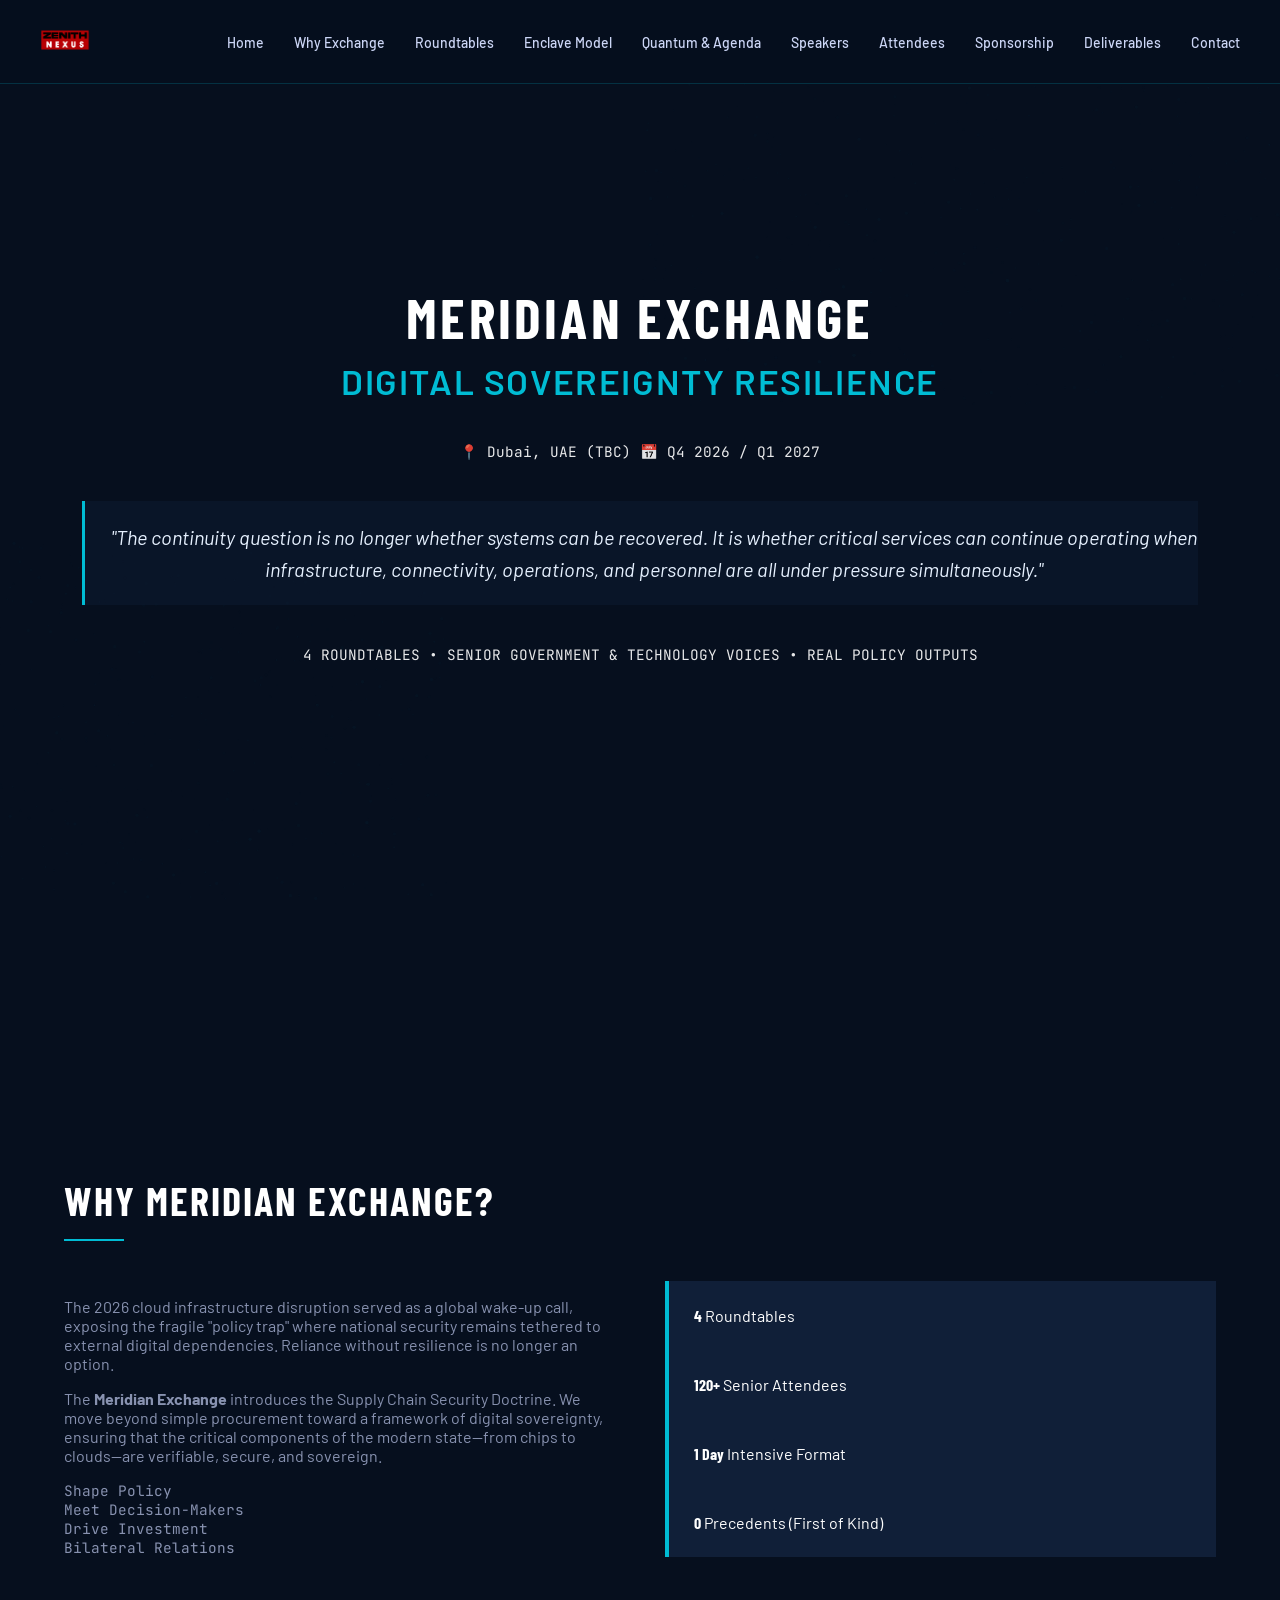
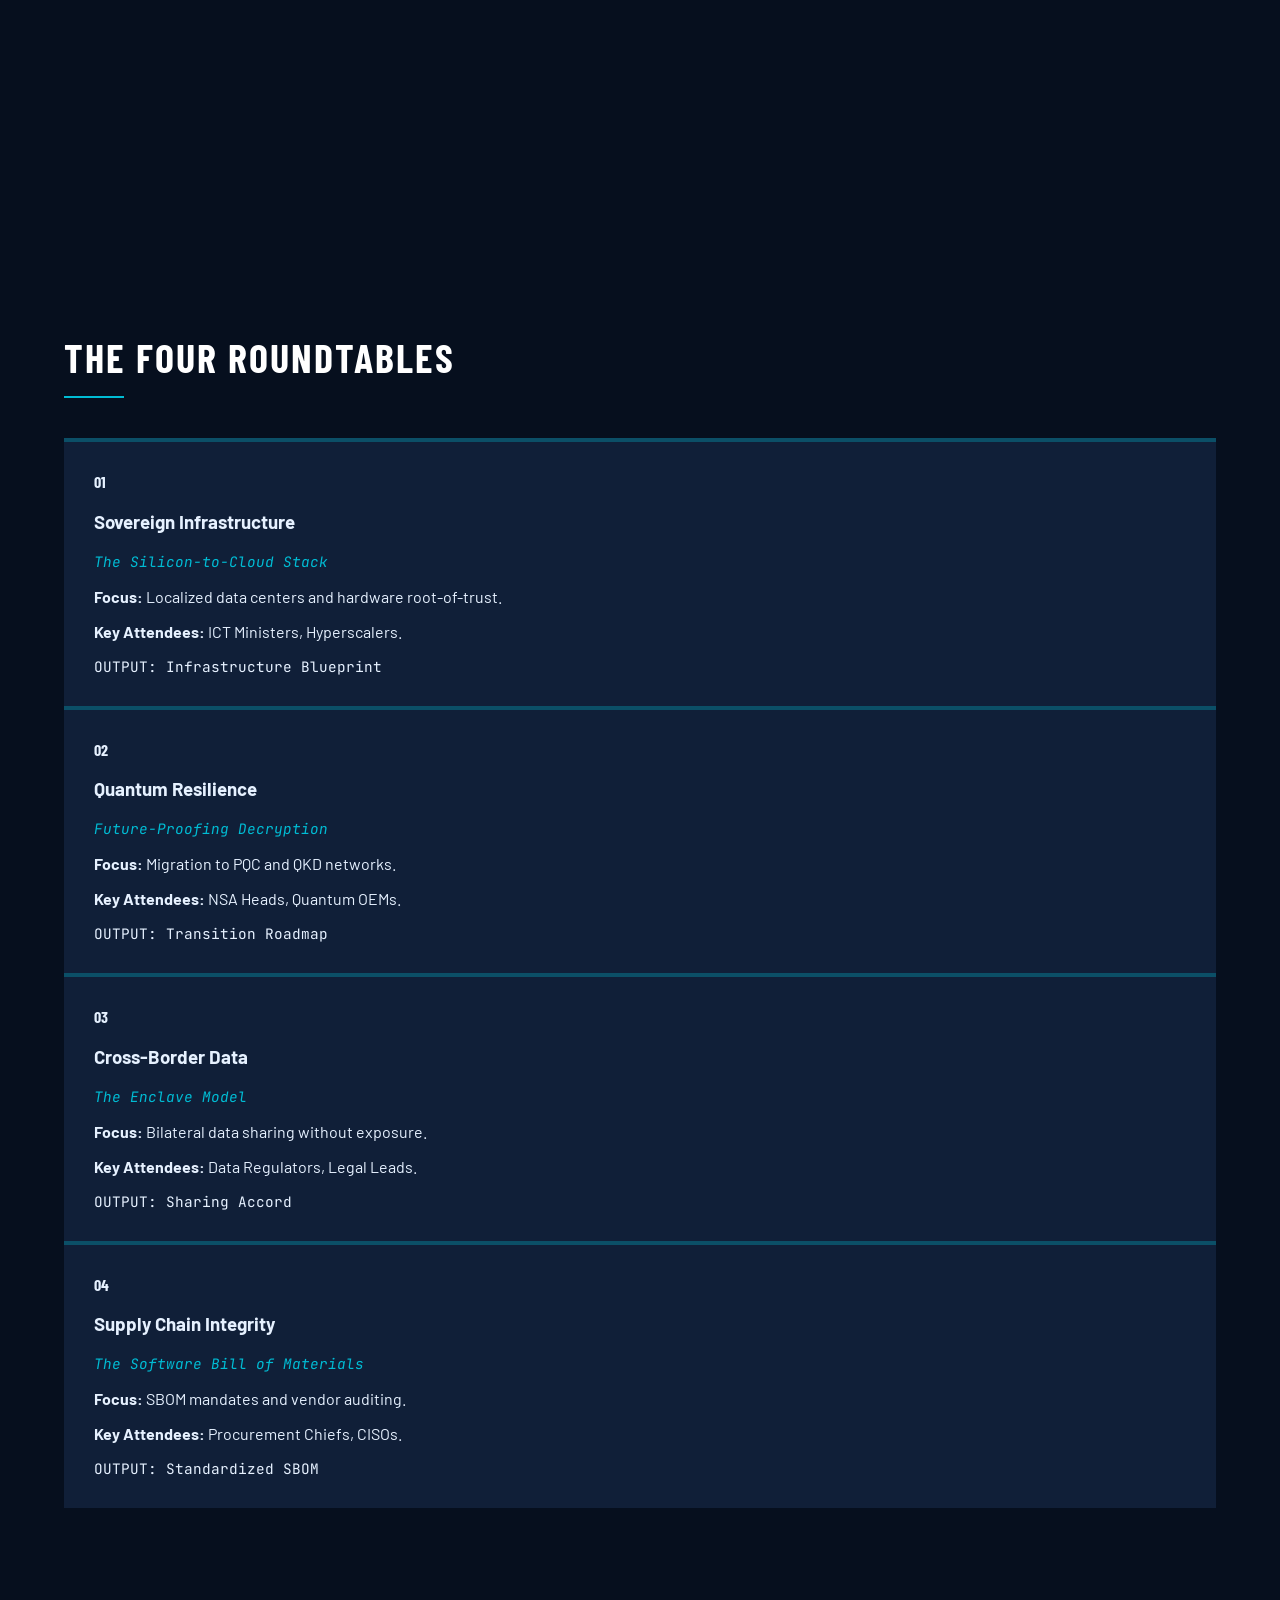
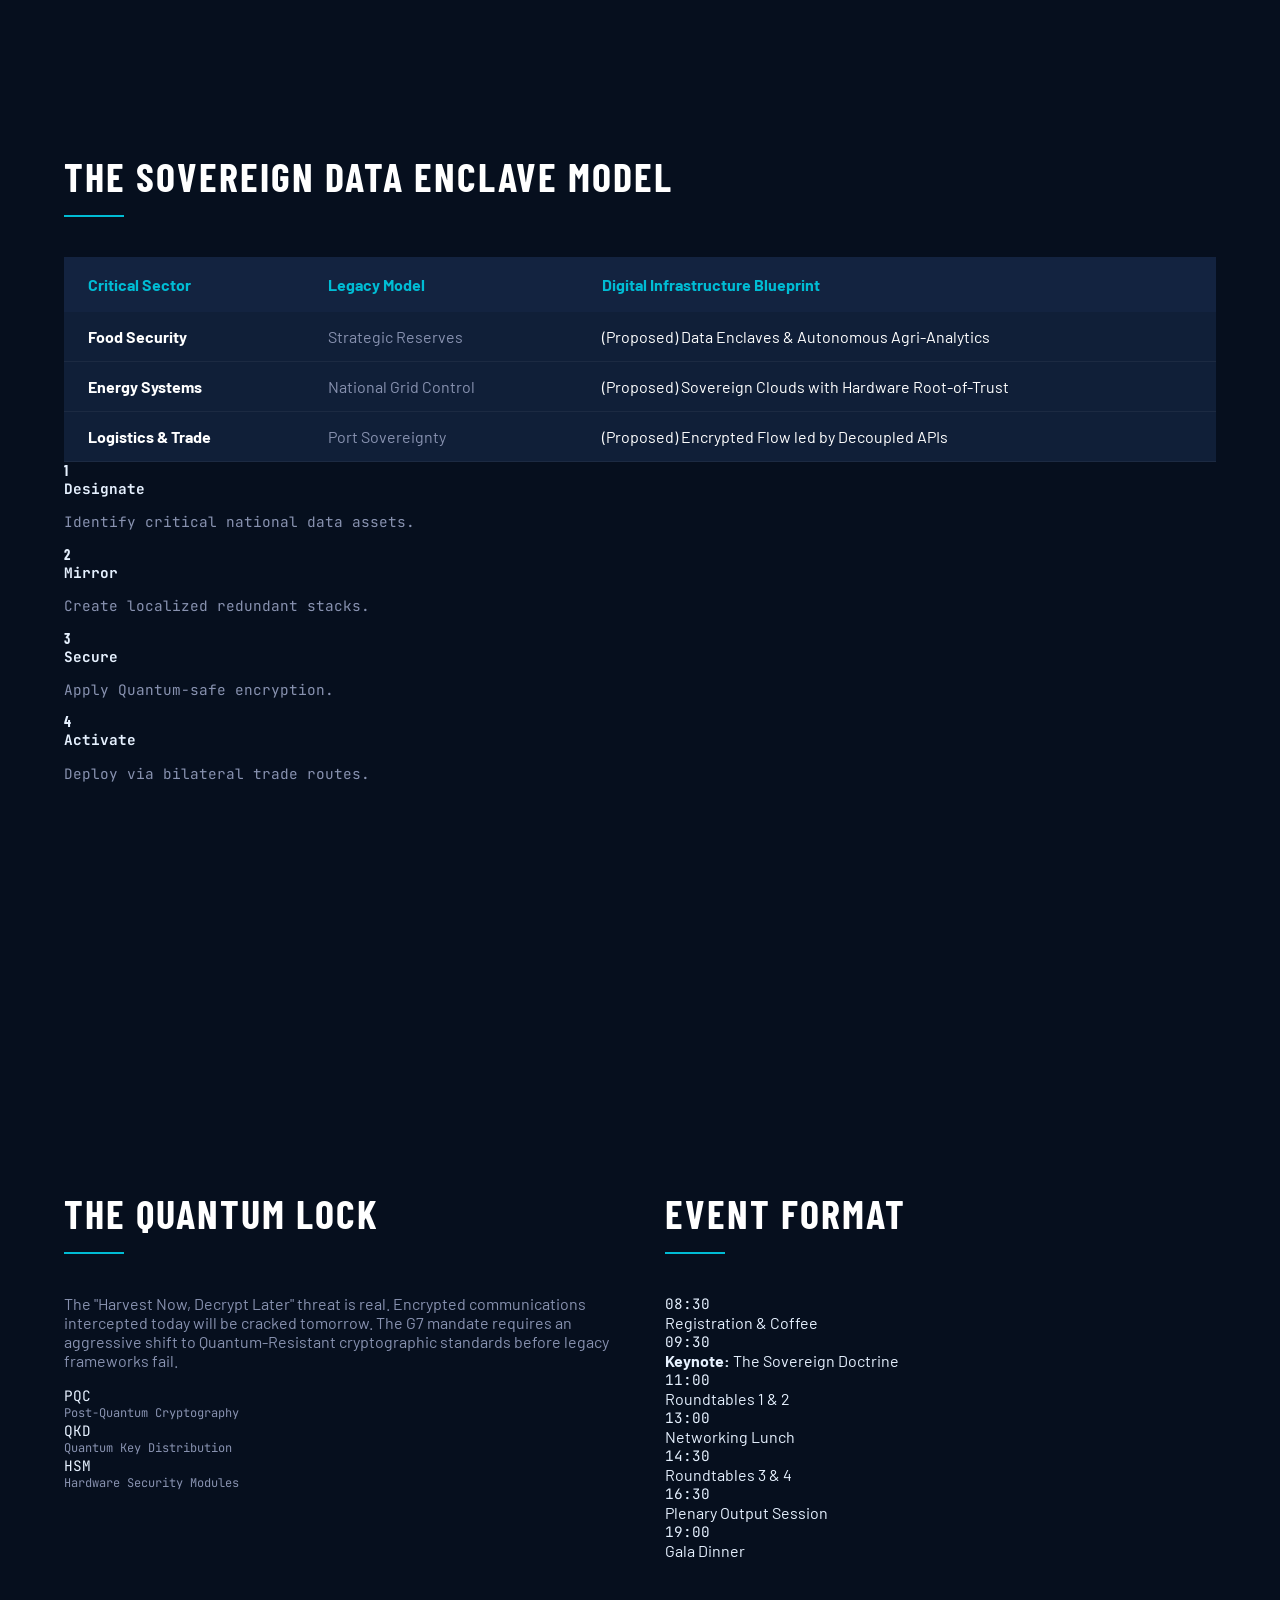
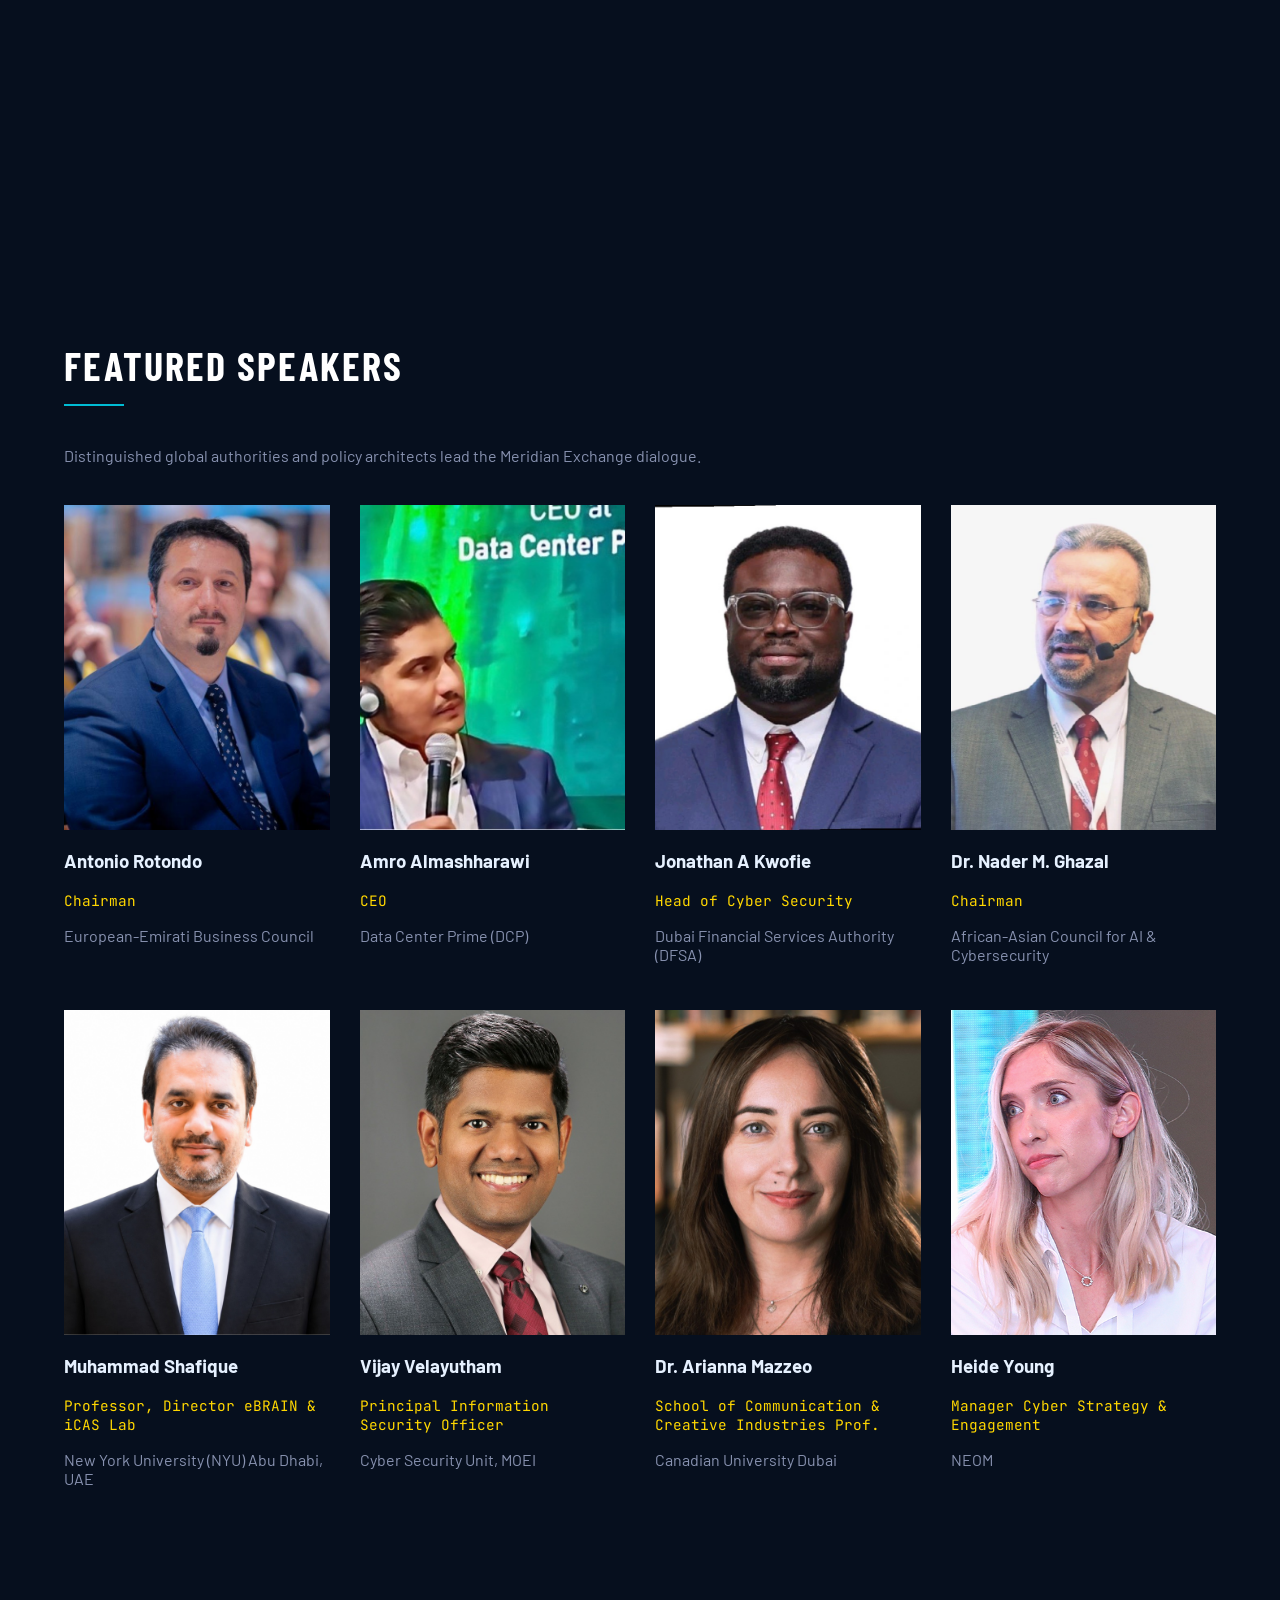
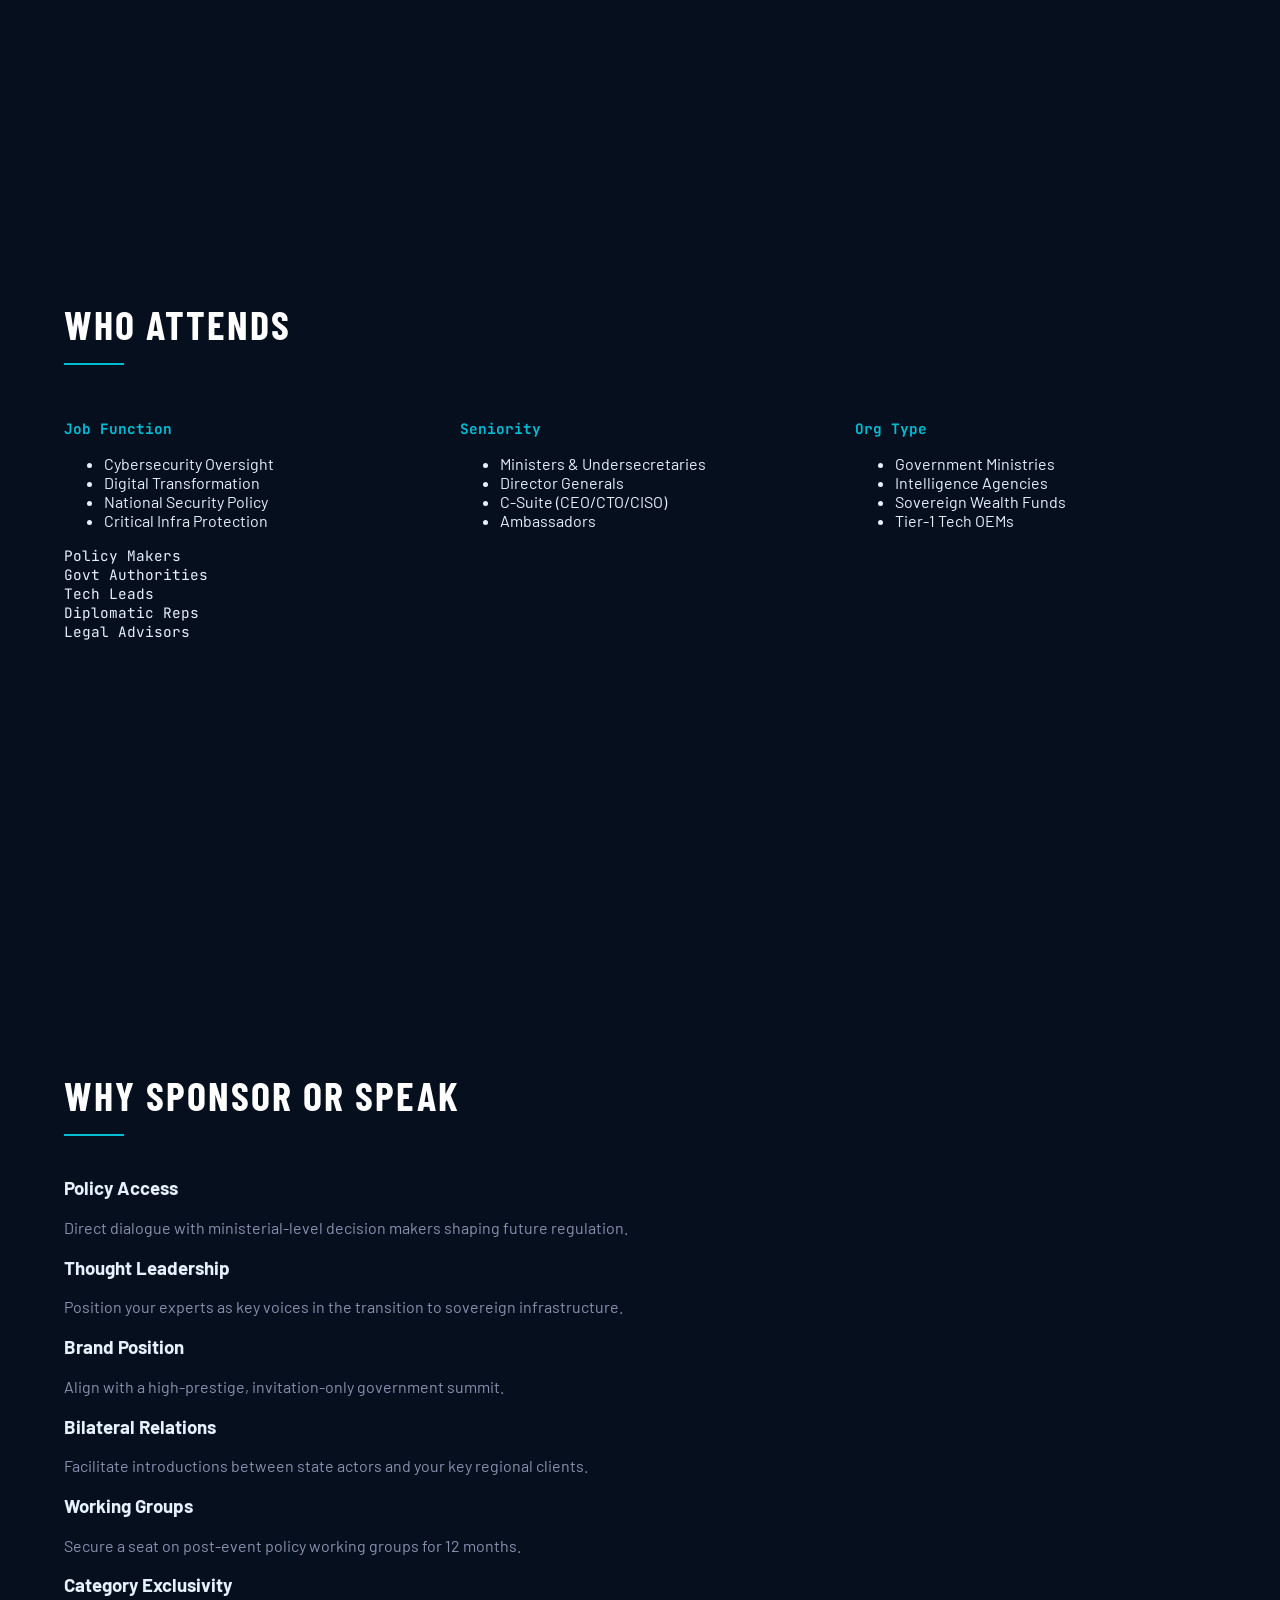
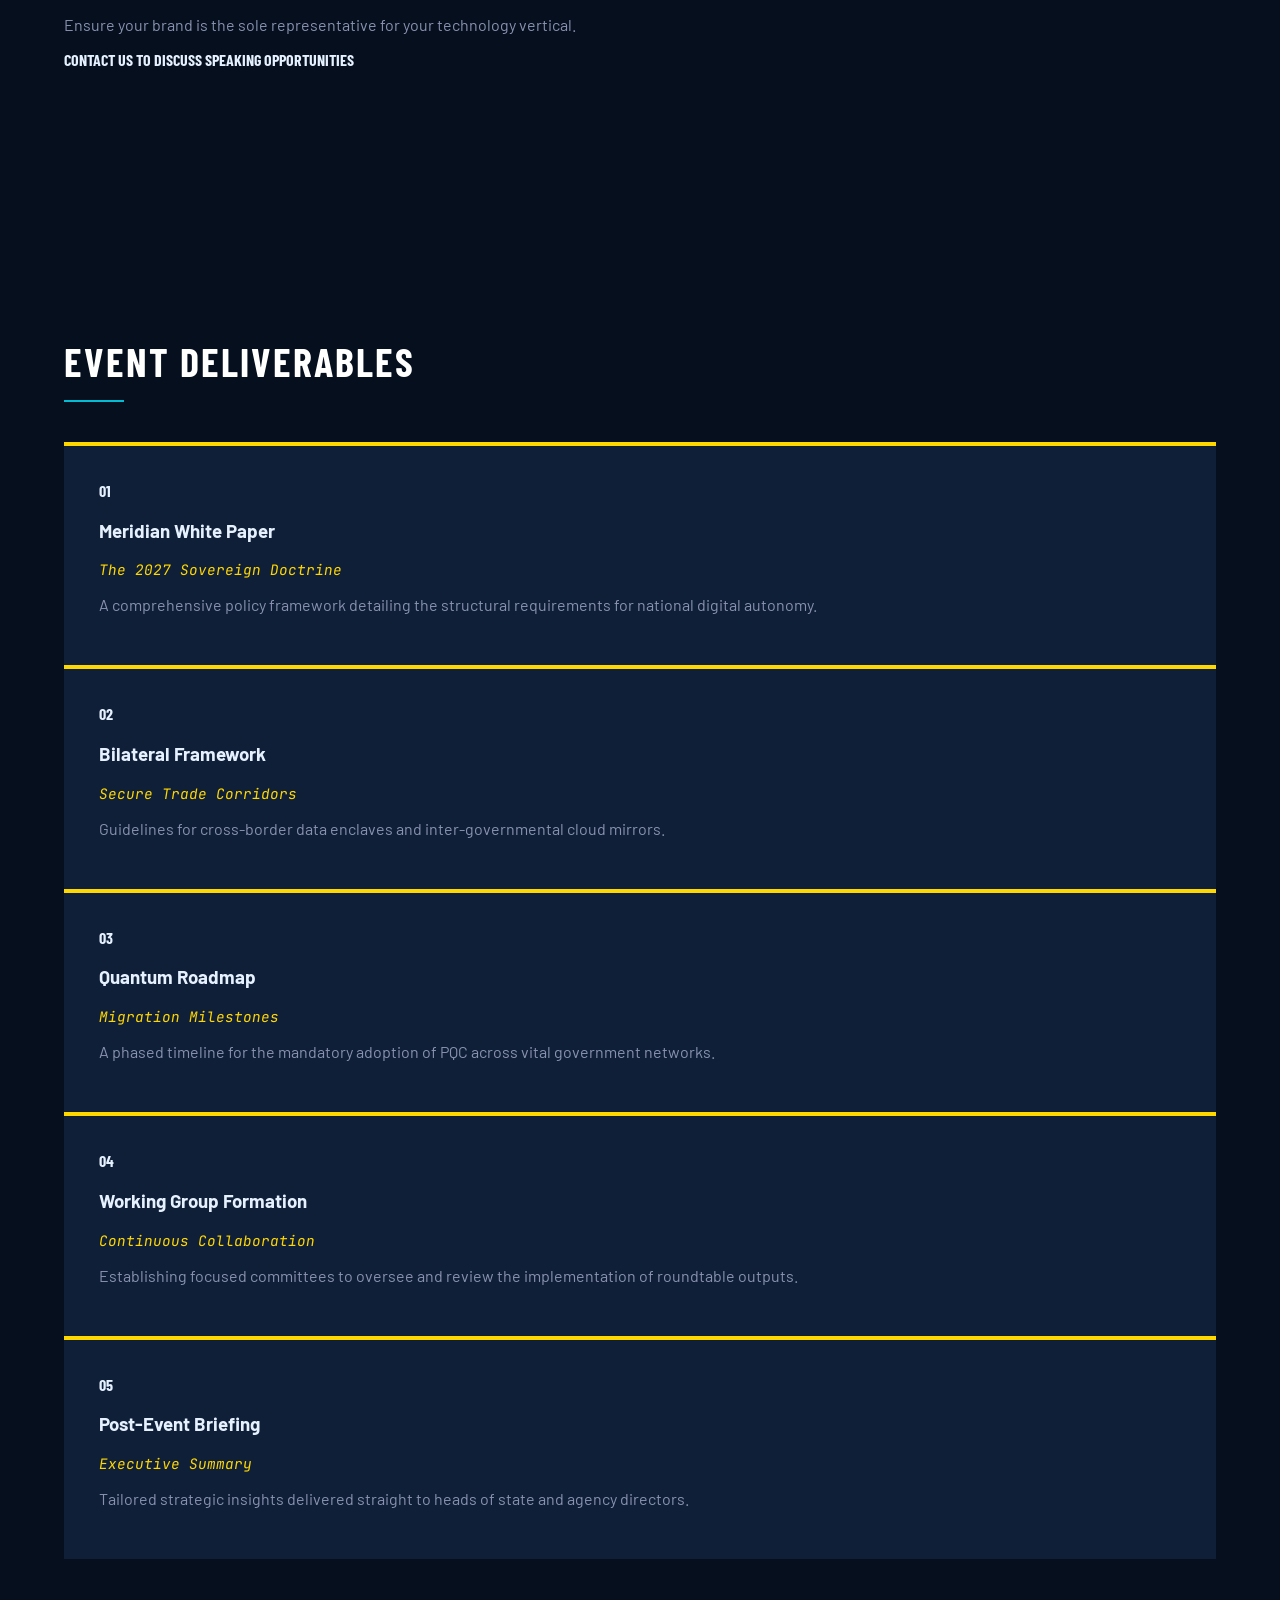
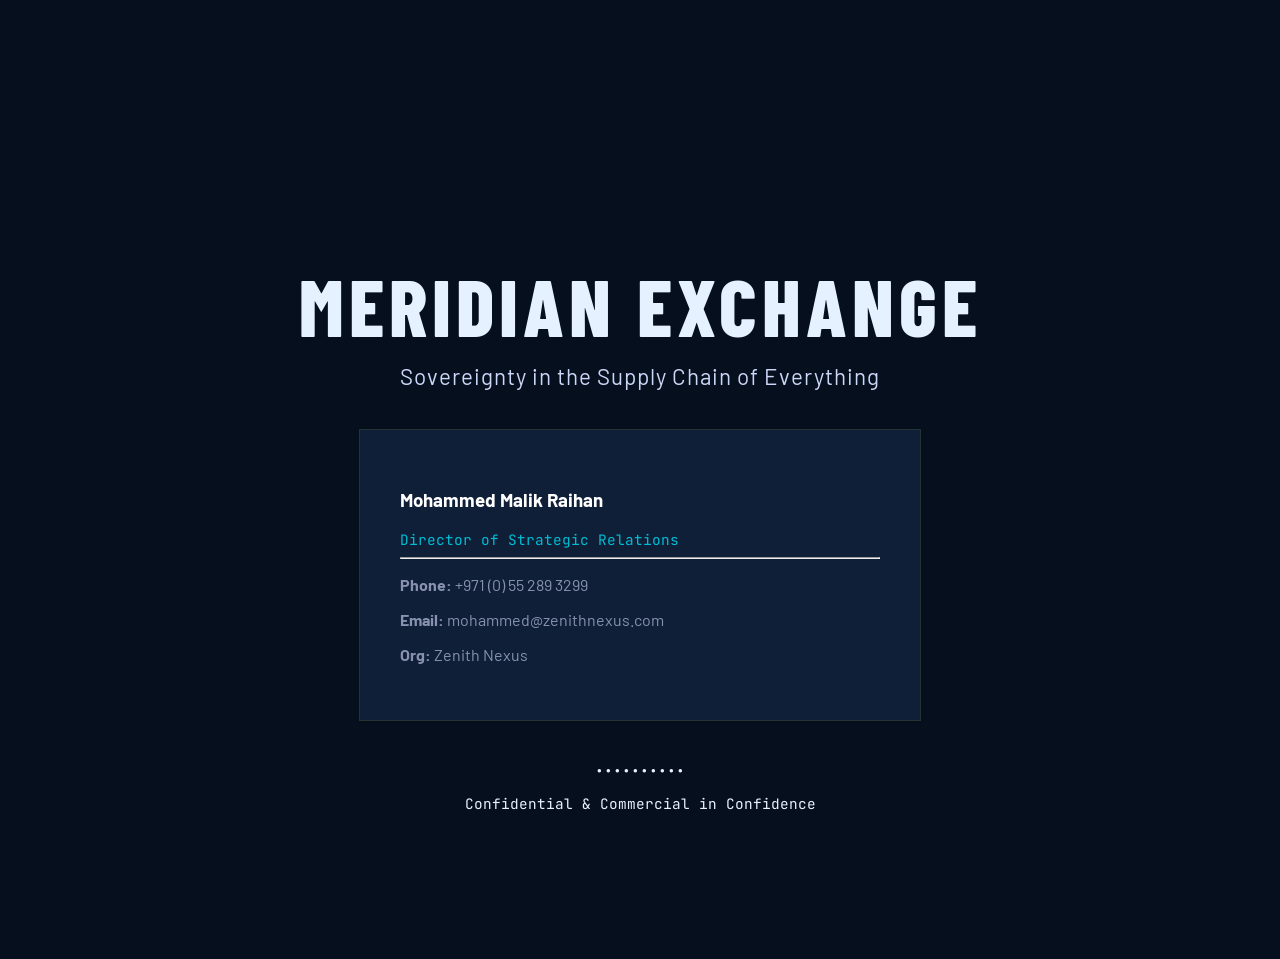
==== index.html @ cd980c03 "Update index.html" ====
<!DOCTYPE html>
<html lang="en">
<head>
    <meta charset="UTF-8">
    <meta name="viewport" content="width=device-width, initial-scale=1.0">
    <title>Meridian Exchange - Digital Sovereignty Resilience</title>
    <link rel="preconnect" href="https://fonts.googleapis.com">
    <link rel="preconnect" href="https://fonts.gstatic.com" crossorigin>
    <link href="https://fonts.googleapis.com/css2?family=Barlow:ital,wght@0,300;0,400;0,500;0,600;0,700;0,800;1,300;1,400&family=Barlow+Condensed:wght@600;700;800&family=JetBrains+Mono:wght@400;500&display=swap" rel="stylesheet">
    <link rel="stylesheet" href="css/style.css">
</head>
<body>

    <canvas id="particle-canvas"></canvas>
    <div id="progress-bar"></div>

    <nav class="navbar">
        <div class="logo">
            <a href="#cover">
                <img src="images/Zenith Nexus Logo.png" alt="Zenith Nexus Logo" class="nav-logo-img">
            </a>
        </div>
        <button class="menu-toggle" id="menuToggle" aria-label="Toggle Navigation">☰</button>
        <ul class="nav-links" id="navLinks">
            <li><a href="#cover">Home</a></li>
            <li><a href="#why-exchange">Why Exchange</a></li>
            <li><a href="#roundtables">Roundtables</a></li>
            <li><a href="#enclave-model">Enclave Model</a></li>
            <li><a href="#quantum-agenda">Quantum & Agenda</a></li>
            <li><a href="#speakers">Speakers</a></li>
            <li><a href="#who-attends">Attendees</a></li>
            <li><a href="#sponsorship">Sponsorship</a></li>
            <li><a href="#deliverables">Deliverables</a></li>
            <li><a href="#contact">Contact</a></li>
        </ul>
    </nav>

    <section id="cover" class="page flex-center text-center">
        <div class="cover-wave"></div>
        <div class="container relative-z reveal">
            <h1 class="fade-in">MERIDIAN EXCHANGE</h1>
            <p class="subtitle">Digital Sovereignty Resilience</p>
            <div class="meta-info font-mono">
                <span>📍 Dubai, UAE (TBC)</span>
                <span>📅 Q4 2026 / Q1 2027</span>
            </div>
            <blockquote class="quote-style reveal">
                "The continuity question is no longer whether systems can be recovered. It is whether critical services can continue operating when infrastructure, connectivity, operations, and personnel are all under pressure simultaneously."
            </blockquote>
        </div>
        <div class="bottom-bar animate-subtle font-mono">
            4 ROUNDTABLES • SENIOR GOVERNMENT & TECHNOLOGY VOICES • REAL POLICY OUTPUTS
        </div>
    </section>

    <section id="why-exchange" class="page section-padding">
        <div class="container reveal">
            <h2>Why Meridian Exchange?</h2>
            <div class="two-col">
                <div class="col font-muted">
                    <p>The 2026 cloud infrastructure disruption served as a global wake-up call, exposing the fragile "policy trap" where national security remains tethered to external digital dependencies. Reliance without resilience is no longer an option.</p>
                    <p>The <strong>Meridian Exchange</strong> introduces the Supply Chain Security Doctrine. We move beyond simple procurement toward a framework of digital sovereignty, ensuring that the critical components of the modern state—from chips to clouds—are verifiable, secure, and sovereign.</p>
                    
                    <div class="icon-grid font-mono">
                        <div class="icon-box">Shape Policy</div>
                        <div class="icon-box">Meet Decision-Makers</div>
                        <div class="icon-box">Drive Investment</div>
                        <div class="icon-box">Bilateral Relations</div>
                    </div>
                </div>
                <div class="col grid-stats">
                    <div class="stat-card"><span class="stat-val font-condensed">4</span> Roundtables</div>
                    <div class="stat-card"><span class="stat-val font-condensed">120+</span> Senior Attendees</div>
                    <div class="stat-card"><span class="stat-val font-condensed">1 Day</span> Intensive Format</div>
                    <div class="stat-card"><span class="stat-val font-condensed">0</span> Precedents (First of Kind)</div>
                </div>
            </div>
        </div>
    </section>

    <section id="roundtables" class="page section-padding">
        <div class="container reveal">
            <h2>The Four Roundtables</h2>
            <div class="rt-grid">
                <div class="rt-card card-hover">
                    <div class="rt-badge font-condensed">01</div>
                    <h3>Sovereign Infrastructure</h3>
                    <p class="teal font-mono italic">The Silicon-to-Cloud Stack</p>
                    <p><strong>Focus:</strong> Localized data centers and hardware root-of-trust.</p>
                    <p><strong>Key Attendees:</strong> ICT Ministers, Hyperscalers.</p>
                    <div class="rt-output font-mono">OUTPUT: Infrastructure Blueprint</div>
                </div>
                <div class="rt-card card-hover">
                    <div class="rt-badge font-condensed">02</div>
                    <h3>Quantum Resilience</h3>
                    <p class="teal font-mono italic">Future-Proofing Decryption</p>
                    <p><strong>Focus:</strong> Migration to PQC and QKD networks.</p>
                    <p><strong>Key Attendees:</strong> NSA Heads, Quantum OEMs.</p>
                    <div class="rt-output font-mono">OUTPUT: Transition Roadmap</div>
                </div>
                <div class="rt-card card-hover">
                    <div class="rt-badge font-condensed">03</div>
                    <h3>Cross-Border Data</h3>
                    <p class="teal font-mono italic">The Enclave Model</p>
                    <p><strong>Focus:</strong> Bilateral data sharing without exposure.</p>
                    <p><strong>Key Attendees:</strong> Data Regulators, Legal Leads.</p>
                    <div class="rt-output font-mono">OUTPUT: Sharing Accord</div>
                </div>
                <div class="rt-card card-hover">
                    <div class="rt-badge font-condensed">04</div>
                    <h3>Supply Chain Integrity</h3>
                    <p class="teal font-mono italic">The Software Bill of Materials</p>
                    <p><strong>Focus:</strong> SBOM mandates and vendor auditing.</p>
                    <p><strong>Key Attendees:</strong> Procurement Chiefs, CISOs.</p>
                    <div class="rt-output font-mono">OUTPUT: Standardized SBOM</div>
                </div>
            </div>
        </div>
    </section>

    <section id="enclave-model" class="page section-padding">
        <div class="container reveal">
            <h2>The Sovereign Data Enclave Model</h2>
            <div class="responsive-table">
                <table class="table-model">
                    <thead>
                        <tr>
                            <th>Critical Sector</th>
                            <th>Legacy Model</th>
                            <th>Digital Infrastructure Blueprint</th>
                        </tr>
                    </thead>
                    <tbody>
                        <tr>
                            <td><strong>Food Security</strong></td>
                            <td class="font-muted">Strategic Reserves</td>
                            <td><span class="teal-dot"></span> (Proposed) Data Enclaves & Autonomous Agri-Analytics</td>
                        </tr>
                        <tr>
                            <td><strong>Energy Systems</strong></td>
                            <td class="font-muted">National Grid Control</td>
                            <td><span class="teal-dot"></span> (Proposed) Sovereign Clouds with Hardware Root-of-Trust</td>
                        </tr>
                        <tr>
                            <td><strong>Logistics & Trade</strong></td>
                            <td class="font-muted">Port Sovereignty</td>
                            <td><span class="teal-dot"></span> (Proposed) Encrypted Flow led by Decoupled APIs</td>
                        </tr>
                    </tbody>
                </table>
            </div>

            <div class="flow-container font-mono">
                <div class="flow-step">
                    <div class="step-num font-condensed">1</div>
                    <strong>Designate</strong>
                    <p class="small font-muted">Identify critical national data assets.</p>
                </div>
                <div class="flow-step">
                    <div class="step-num font-condensed">2</div>
                    <strong>Mirror</strong>
                    <p class="small font-muted">Create localized redundant stacks.</p>
                </div>
                <div class="flow-step">
                    <div class="step-num font-condensed">3</div>
                    <strong>Secure</strong>
                    <p class="small font-muted">Apply Quantum-safe encryption.</p>
                </div>
                <div class="flow-step">
                    <div class="step-num font-condensed">4</div>
                    <strong>Activate</strong>
                    <p class="small font-muted">Deploy via bilateral trade routes.</p>
                </div>
            </div>
        </div>
    </section>

    <section id="quantum-agenda" class="page section-padding">
        <div class="container reveal">
            <div class="two-col">
                <div class="col">
                    <h2>The Quantum Lock</h2>
                    <p class="font-muted">The "Harvest Now, Decrypt Later" threat is real. Encrypted communications intercepted today will be cracked tomorrow. The G7 mandate requires an aggressive shift to Quantum-Resistant cryptographic standards before legacy frameworks fail.</p>
                    <div class="tech-container font-mono">
                        <div class="tech-card">PQC <small class="display-block font-muted">Post-Quantum Cryptography</small></div>
                        <div class="tech-card">QKD <small class="display-block font-muted">Quantum Key Distribution</small></div>
                        <div class="tech-card">HSM <small class="display-block font-muted">Hardware Security Modules</small></div>
                    </div>
                </div>
                <div class="col agenda-block">
                    <h2>Event Format</h2>
                    <div class="agenda-row"><div class="agenda-time font-mono">08:30</div><div class="agenda-desc">Registration & Coffee</div></div>
                    <div class="agenda-row"><div class="agenda-time font-mono">09:30</div><div class="agenda-desc"><strong>Keynote:</strong> The Sovereign Doctrine</div></div>
                    <div class="agenda-row"><div class="agenda-time font-mono">11:00</div><div class="agenda-desc">Roundtables 1 & 2</div></div>
                    <div class="agenda-row"><div class="agenda-time font-mono">13:00</div><div class="agenda-desc">Networking Lunch</div></div>
                    <div class="agenda-row"><div class="agenda-time font-mono">14:30</div><div class="agenda-desc">Roundtables 3 & 4</div></div>
                    <div class="agenda-row"><div class="agenda-time font-mono">16:30</div><div class="agenda-desc">Plenary Output Session</div></div>
                    <div class="agenda-row"><div class="agenda-time font-mono">19:00</div><div class="agenda-desc">Gala Dinner</div></div>
                </div>
            </div>
        </div>
    </section>

    <section id="speakers" class="page section-padding">
        <div class="container reveal">
            <h2>Featured Speakers</h2>
            <p class="font-muted subtitle-margin">Distinguished global authorities and policy architects lead the Meridian Exchange dialogue.</p>
            
            <div class="speaker-grid">
                <div class="speaker-card card-hover">
                    <a href="https://www.linkedin.com/in/antonio-rotondo-eebc-europeanemiratibusinesscouncil-ccirc-chamberofcommerce" target="_blank" rel="noopener noreferrer" class="speaker-link">
                        <div class="speaker-img-container">
                            <img src="images/antonio-rotondo.jpeg" alt="Antonio Rotondo" class="speaker-img">
                            <div class="speaker-overlay"><span class="view-profile font-mono">View Profile</span></div>
                        </div>
                    </a>
                    <div class="speaker-info">
                        <h3>Antonio Rotondo</h3>
                        <p class="speaker-title gold font-mono">Chairman</p>
                        <p class="speaker-company font-muted">European-Emirati Business Council</p>
                    </div>
                </div>

                <div class="speaker-card card-hover">
                    <a href="https://www.linkedin.com/in/amrocoffeeman" target="_blank" rel="noopener noreferrer" class="speaker-link">
                        <div class="speaker-img-container">
                            <img src="images/amro-mashharawi.jpeg" alt="Amro Almashharawi" class="speaker-img">
                            <div class="speaker-overlay"><span class="view-profile font-mono">View Profile</span></div>
                        </div>
                    </a>
                    <div class="speaker-info">
                        <h3>Amro Almashharawi</h3>
                        <p class="speaker-title gold font-mono">CEO</p>
                        <p class="speaker-company font-muted">Data Center Prime (DCP)</p>
                    </div>
                </div>

                <div class="speaker-card card-hover">
                    <a href="https://www.linkedin.com/in/jonathan-a-kwofie-25aa2414" target="_blank" rel="noopener noreferrer" class="speaker-link">
                        <div class="speaker-img-container">
                            <img src="images/jonathan-kwofie.jpeg" alt="Jonathan A Kwofie" class="speaker-img">
                            <div class="speaker-overlay"><span class="view-profile font-mono">View Profile</span></div>
                        </div>
                    </a>
                    <div class="speaker-info">
                        <h3>Jonathan A Kwofie</h3>
                        <p class="speaker-title gold font-mono">Head of Cyber Security</p>
                        <p class="speaker-company font-muted">Dubai Financial Services Authority (DFSA)</p>
                    </div>
                </div>

                <div class="speaker-card card-hover">
                    <a href="https://www.linkedin.com/in/drnaderghazal" target="_blank" rel="noopener noreferrer" class="speaker-link">
                        <div class="speaker-img-container">
                            <img src="images/nader-ghazal.png" alt="Dr. Nader M. Ghazal" class="speaker-img">
                            <div class="speaker-overlay"><span class="view-profile font-mono">View Profile</span></div>
                        </div>
                    </a>
                    <div class="speaker-info">
                        <h3>Dr. Nader M. Ghazal</h3>
                        <p class="speaker-title gold font-mono">Chairman</p>
                        <p class="speaker-company font-muted">African-Asian Council for AI & Cybersecurity</p>
                    </div>
                </div>

                <div class="speaker-card card-hover">
                    <a href="https://www.linkedin.com/in/muhammadshafiq" target="_blank" rel="noopener noreferrer" class="speaker-link">
                        <div class="speaker-img-container">
                            <img src="images/muhammad-shafique.png" alt="Muhammad Shafique" class="speaker-img">
                            <div class="speaker-overlay"><span class="view-profile font-mono">View Profile</span></div>
                        </div>
                    </a>
                    <div class="speaker-info">
                        <h3>Muhammad Shafique</h3>
                        <p class="speaker-title gold font-mono">Professor, Director eBRAIN & iCAS Lab</p>
                        <p class="speaker-company font-muted">New York University (NYU) Abu Dhabi, UAE</p>
                    </div>
                </div>

                <div class="speaker-card card-hover">
                    <a href="https://www.linkedin.com/in/v4vijay" target="_blank" rel="noopener noreferrer" class="speaker-link">
                        <div class="speaker-img-container">
                            <img src="images/vijay-velayutham.jpeg" alt="Vijay Velayutham" class="speaker-img">
                            <div class="speaker-overlay"><span class="view-profile font-mono">View Profile</span></div>
                        </div>
                    </a>
                    <div class="speaker-info">
                        <h3>Vijay Velayutham</h3>
                        <p class="speaker-title gold font-mono">Principal Information Security Officer</p>
                        <p class="speaker-company font-muted">Cyber Security Unit, MOEI</p>
                    </div>
                </div>

                <div class="speaker-card card-hover">
                    <a href="https://www.linkedin.com/in/arimazzeoinnovation" target="_blank" rel="noopener noreferrer" class="speaker-link">
                        <div class="speaker-img-container">
                            <img src="images/arianna-mazzeo.jpeg" alt="Dr. Arianna Mazzeo" class="speaker-img">
                            <div class="speaker-overlay"><span class="view-profile font-mono">View Profile</span></div>
                        </div>
                    </a>
                    <div class="speaker-info">
                        <h3>Dr. Arianna Mazzeo</h3>
                        <p class="speaker-title gold font-mono">School of Communication & Creative Industries Prof.</p>
                        <p class="speaker-company font-muted">Canadian University Dubai</p>
                    </div>
                </div>

                <div class="speaker-card card-hover">
                    <a href="https://www.linkedin.com/in/heideyoung" target="_blank" rel="noopener noreferrer" class="speaker-link">
                        <div class="speaker-img-container">
                            <img src="images/heide-young.jpg" alt="Heide Young" class="speaker-img">
                            <div class="speaker-overlay"><span class="view-profile font-mono">View Profile</span></div>
                        </div>
                    </a>
                    <div class="speaker-info">
                        <h3>Heide Young</h3>
                        <p class="speaker-title gold font-mono">Manager Cyber Strategy & Engagement</p>
                        <p class="speaker-company font-muted">NEOM</p>
                    </div>
                </div>
            </div>
        </div>
    </section>

    <section id="who-attends" class="page section-padding">
        <div class="container reveal">
            <h2>Who Attends</h2>
            <div class="three-col">
                <div class="list-col">
                    <h3 class="teal font-mono">Job Function</h3>
                    <ul class="dotted-list">
                        <li>Cybersecurity Oversight</li>
                        <li>Digital Transformation</li>
                        <li>National Security Policy</li>
                        <li>Critical Infra Protection</li>
                    </ul>
                </div>
                <div class="list-col">
                    <h3 class="teal font-mono">Seniority</h3>
                    <ul class="dotted-list">
                        <li>Ministers & Undersecretaries</li>
                        <li>Director Generals</li>
                        <li>C-Suite (CEO/CTO/CISO)</li>
                        <li>Ambassadors</li>
                    </ul>
                </div>
                <div class="list-col">
                    <h3 class="teal font-mono">Org Type</h3>
                    <ul class="dotted-list">
                        <li>Government Ministries</li>
                        <li>Intelligence Agencies</li>
                        <li>Sovereign Wealth Funds</li>
                        <li>Tier-1 Tech OEMs</li>
                    </ul>
                </div>
            </div>
            <div class="arch-grid font-mono">
                <div class="arch-card">Policy Makers</div>
                <div class="arch-card">Govt Authorities</div>
                <div class="arch-card">Tech Leads</div>
                <div class="arch-card">Diplomatic Reps</div>
                <div class="arch-card">Legal Advisors</div>
            </div>
        </div>
    </section>

    <section id="sponsorship" class="page section-padding">
        <div class="container reveal">
            <h2>Why Sponsor or Speak</h2>
            <div class="sponsor-grid">
                <div class="sponsor-card card-hover"><h3>Policy Access</h3><p class="font-muted">Direct dialogue with ministerial-level decision makers shaping future regulation.</p></div>
                <div class="sponsor-card card-hover"><h3>Thought Leadership</h3><p class="font-muted">Position your experts as key voices in the transition to sovereign infrastructure.</p></div>
                <div class="sponsor-card card-hover"><h3>Brand Position</h3><p class="font-muted">Align with a high-prestige, invitation-only government summit.</p></div>
                <div class="sponsor-card card-hover"><h3>Bilateral Relations</h3><p class="font-muted">Facilitate introductions between state actors and your key regional clients.</p></div>
                <div class="sponsor-card card-hover"><h3>Working Groups</h3><p class="font-muted">Secure a seat on post-event policy working groups for 12 months.</p></div>
                <div class="sponsor-card card-hover"><h3>Category Exclusivity</h3><p class="font-muted">Ensure your brand is the sole representative for your technology vertical.</p></div>
            </div>
            <div class="cta-banner font-condensed">
                CONTACT US TO DISCUSS SPEAKING OPPORTUNITIES
            </div>
        </div>
    </section>

    <section id="deliverables" class="page section-padding">
        <div class="container reveal">
            <h2>Event Deliverables</h2>
            <div class="deliverables-layout">
                <div class="deliv-card card-hover">
                    <div class="deliv-num font-condensed">01</div>
                    <h3>Meridian White Paper</h3>
                    <p class="gold italic font-mono">The 2027 Sovereign Doctrine</p>
                    <p class="font-muted">A comprehensive policy framework detailing the structural requirements for national digital autonomy.</p>
                </div>
                <div class="deliv-card card-hover">
                    <div class="deliv-num font-condensed">02</div>
                    <h3>Bilateral Framework</h3>
                    <p class="gold italic font-mono">Secure Trade Corridors</p>
                    <p class="font-muted">Guidelines for cross-border data enclaves and inter-governmental cloud mirrors.</p>
                </div>
                <div class="deliv-card card-hover">
                    <div class="deliv-num font-condensed">03</div>
                    <h3>Quantum Roadmap</h3>
                    <p class="gold italic font-mono">Migration Milestones</p>
                    <p class="font-muted">A phased timeline for the mandatory adoption of PQC across vital government networks.</p>
                </div>
                <div class="deliv-card card-hover">
                    <div class="deliv-num font-condensed">04</div>
                    <h3>Working Group Formation</h3>
                    <p class="gold italic font-mono">Continuous Collaboration</p>
                    <p class="font-muted">Establishing focused committees to oversee and review the implementation of roundtable outputs.</p>
                </div>
                <div class="deliv-card card-hover">
                    <div class="deliv-num font-condensed">05</div>
                    <h3>Post-Event Briefing</h3>
                    <p class="gold italic font-mono">Executive Summary</p>
                    <p class="font-muted">Tailored strategic insights delivered straight to heads of state and agency directors.</p>
                </div>
            </div>
        </div>
    </section>

    <section id="contact" class="page flex-center text-center section-padding">
        <div class="container reveal">
            <h1 class="fade-in">MERIDIAN EXCHANGE</h1>
            <div class="gold-divider"></div>
            <p class="subtitle">Sovereignty in the Supply Chain of Everything</p>

            <div class="contact-box text-left card-hover">
                <h3>Mohammed Malik Raihan</h3>
                <p class="teal no-margin font-mono">Director of Strategic Relations</p>
                <hr class="dark-hr">
                <p class="font-muted"><strong>Phone:</strong> +971 (0) 55 289 3299</p>
                <p class="font-muted"><strong>Email:</strong> mohammed@zenithnexus.com</p>
                <p class="font-muted"><strong>Org:</strong> Zenith Nexus</p>
            </div>

            <div class="deco-dots font-mono">••••••••••</div>
            <p class="confidential-tag font-mono">Confidential & Commercial in Confidence</p>
        </div>
    </section>

    <script src="js/app.js"></script>
</body>
</html>
---- css/style.css ----
/* --- Global Resets & Stacking Context --- */
html { scroll-behavior: smooth; }
body {
    margin: 0; padding: 0;
    font-family: 'Barlow', -apple-system, BlinkMacSystemFont, "Segoe UI", Roboto, sans-serif;
    background-color: #060f1e; 
    color: #e6f1ff;
    overflow-x: hidden;
    position: relative;
    height: 100%;
}

/* --- Particle Canvas: Pushed to the very back --- */
#particle-canvas {
    position: fixed !important;
    top: 0 !important;
    left: 0 !important;
    width: 100% !important;
    height: 100% !important;
    pointer-events: none !important; 
    z-index: -1 !important;          
    opacity: 0.65;
}

/* --- Typography & Helpers --- */
.font-condensed { font-family: 'Barlow Condensed', sans-serif; font-weight: 700; }
.font-mono { font-family: 'JetBrains Mono', monospace; font-size: 0.9rem; }
.teal { color: #00bcd4; }
.gold { color: #ffd700; }
.italic { font-style: italic; }
.font-muted { color: #8892b0; }
.text-center { text-align: center; }
.text-left { text-align: left; }
.no-margin { margin: 0; }
.relative-z { position: relative; z-index: 10; }
.subtitle { font-size: 1.4rem; color: #ccd6f6; margin-top: 10px; letter-spacing: 1px; }
.subtitle-margin { margin-bottom: 40px; }
.display-block { display: block; }

/* --- Refined Cover Section --- */
#cover {
    position: relative !important;
    z-index: 1 !important;
    min-height: 100vh;
    display: flex;
    flex-direction: column;
    justify-content: center;
    align-items: center;
    text-align: center;
    padding: 0 20px;
    visibility: visible !important;
    opacity: 1 !important;
    background: transparent !important;
}

#cover h1 {
    font-family: 'Barlow Condensed', sans-serif;
    font-size: 3.5rem !important;
    font-weight: 700 !important;
    letter-spacing: 0.2rem;
    color: #ffffff !important;
    text-shadow: none;           
    margin-bottom: 0.5rem;
    position: relative;
    z-index: 5;
    visibility: visible !important;
}

#cover .subtitle {
    font-size: 2.2rem !important; 
    font-weight: 600 !important;
    color: #00bcd4 !important;    
    text-transform: uppercase;
    letter-spacing: 0.1rem;
    margin-bottom: 40px;
    position: relative;
    z-index: 5;
}

#cover .meta-info, #cover .bottom-bar {
    color: #ffffff !important;
    opacity: 0.9;
    position: relative;
    z-index: 5;
}

/* --- Animations --- */
.reveal {
    opacity: 0; transform: translateY(30px);
    transition: opacity 0.8s cubic-bezier(0.25, 0.46, 0.45, 0.94), transform 0.8s cubic-bezier(0.25, 0.46, 0.45, 0.94);
}
.reveal.visible { opacity: 1 !important; transform: translateY(0); visibility: visible !important; }

/* --- Layout --- */
.container { width: 90%; max-width: 1200px; margin: 0 auto; position: relative; z-index: 2; }
.page { min-height: 100vh; position: relative; display: flex; flex-direction: column; justify-content: center; box-sizing: border-box; }
.flex-center { align-items: center; justify-content: center; }
.section-padding { padding: 100px 0; }

/* --- Navbar --- */
.navbar {
    position: fixed; top: 0; width: 100%;
    background: rgba(6, 15, 30, 0.85); backdrop-filter: blur(12px);
    display: flex; justify-content: space-between; align-items: center;
    padding: 15px 40px; box-sizing: border-box;
    border-bottom: 1px solid rgba(0, 188, 212, 0.2); z-index: 100;
}
.nav-logo-img { height: 50px; width: auto; }
.nav-links { list-style: none; display: flex; gap: 30px; margin: 0; padding: 0; }
.nav-links a { color: #ccd6f6; text-decoration: none; font-size: 14px; font-weight: 500; transition: color 0.3s ease; }
.nav-links a:hover { color: #00bcd4; }
.menu-toggle { display: none; background: none; border: none; color: #00bcd4; font-size: 24px; cursor: pointer; }

/* --- Progress Bar --- */
#progress-bar { position: fixed; top: 0; left: 0; height: 3px; background: #00bcd4; width: 0%; z-index: 101; }

/* --- Headings --- */
h1 { font-family: 'Barlow Condensed', sans-serif; font-size: 5rem; font-weight: 800; letter-spacing: 5px; margin-bottom: 10px; }
h2 { font-family: 'Barlow Condensed', sans-serif; font-size: 2.5rem; color: #ffffff; margin-bottom: 40px; text-transform: uppercase; letter-spacing: 2px; }
h2::after { content: ''; display: block; width: 60px; height: 2px; background: #00bcd4; margin-top: 15px; }

/* --- Grid Systems --- */
.two-col { display: grid; grid-template-columns: 1fr 1fr; gap: 50px; align-items: start; }
.three-col { display: grid; grid-template-columns: repeat(3, 1fr); gap: 35px; }
@media (max-width: 900px) {
    .two-col, .three-col { grid-template-columns: 1fr; }
    .nav-links { display: none; flex-direction: column; position: absolute; top: 100%; left: 0; width: 100%; background: #0a1628; padding: 20px; border-bottom: 1px solid rgba(0, 188, 212, 0.1); }
    .nav-links.active { display: flex; }
    .menu-toggle { display: block; }
}

/* --- UI Cards --- */
.card-hover { transition: transform 0.3s cubic-bezier(0.25, 0.46, 0.45, 0.94), box-shadow 0.3s ease; }
.card-hover:hover { transform: translateY(-5px); box-shadow: 0 15px 35px -10px rgba(0, 188, 212, 0.2); border-color: #00bcd4; }
.stat-card { background: #101f38; padding: 25px; border-left: 4px solid #00bcd4; color: #ffffff; }
.rt-card { background: #101f38; padding: 30px; border-top: 4px solid rgba(0, 188, 212, 0.3); }

/* --- Specialized Components --- */
.speaker-grid { display: grid; grid-template-columns: repeat(auto-fill, minmax(260px, 1fr)); gap: 30px; }
.speaker-img-container { position: relative; padding-top: 115%; overflow: hidden; }
.speaker-img { position: absolute; top: 0; width: 100%; height: 100%; object-fit: cover; }
.table-model { width: 100%; border-collapse: collapse; background: #101f38; color: #ffffff; }
.table-model th { background: #132340; color: #00bcd4; padding: 18px 24px; text-align: left; }
.table-model td { padding: 15px 24px; border-bottom: 1px solid rgba(255,255,255,0.05); }
.deliv-card { background: #101f38; padding: 35px; border-top: 4px solid #ffd700; position: relative; }

/* --- Contact --- */
.contact-box { background: #101f38; max-width: 480px; margin: 40px auto; padding: 40px; border: 1px solid rgba(255, 215, 0, 0.1); color: #ffffff; }

/* --- Quote Styling --- */
.quote-style {
    font-family: 'Barlow', sans-serif;
    font-size: 1.25rem;
    font-style: italic;
    color: #e6f1ff;
    border-left: 3px solid #00bcd4;
    padding: 20px 0 20px 25px;
    margin: 40px 0;
    line-height: 1.6;
    background: rgba(16, 31, 56, 0.4);
}

/* --- Mobile Optimization --- */
@media (max-width: 600px) {
    /* Shrink the large headings for mobile screens */
    #cover h1 { font-size: 2.5rem !important; }
    #cover .subtitle { font-size: 1.5rem !important; }
    h1 { font-size: 3rem !important; }
    h2 { font-size: 2rem !important; }
    
    /* Ensure padding is tighter on mobile to save space */
    .section-padding { padding: 50px 0 !important; }
    #cover { padding: 0 15px !important; }
}
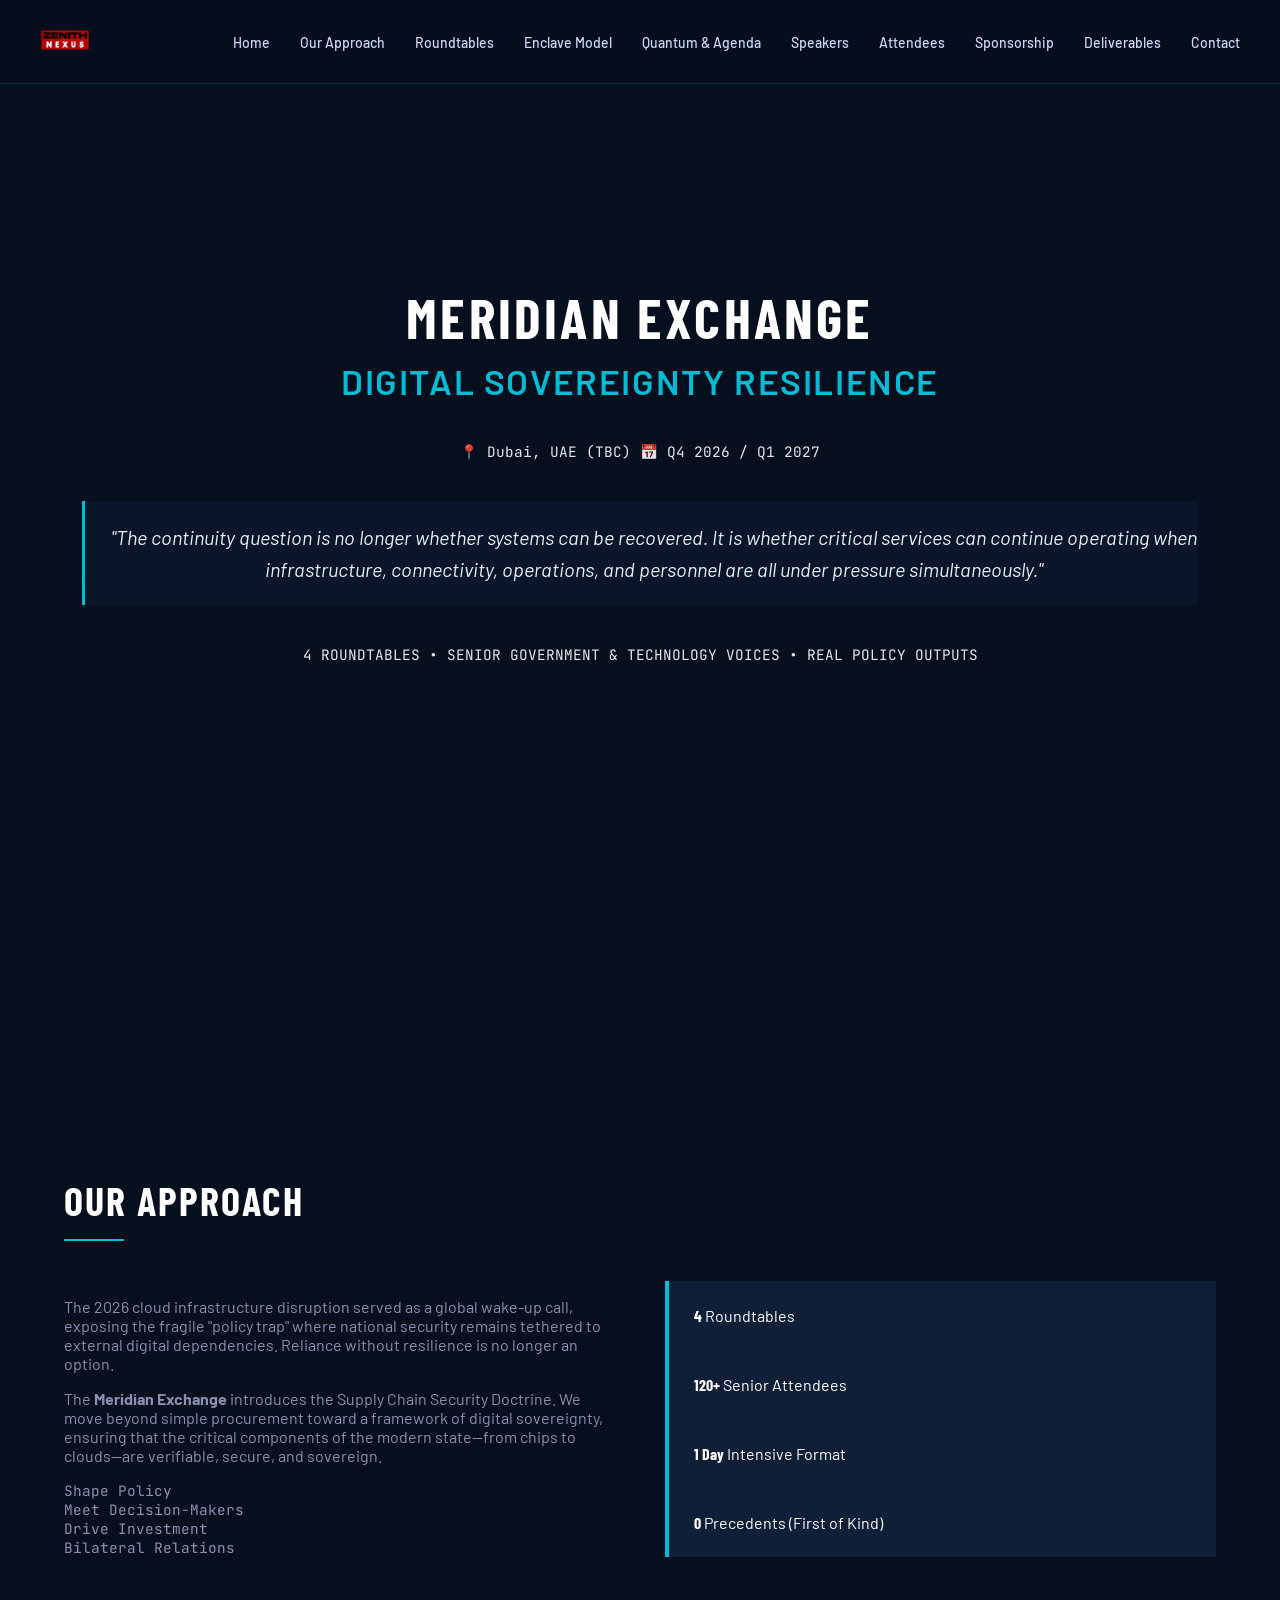
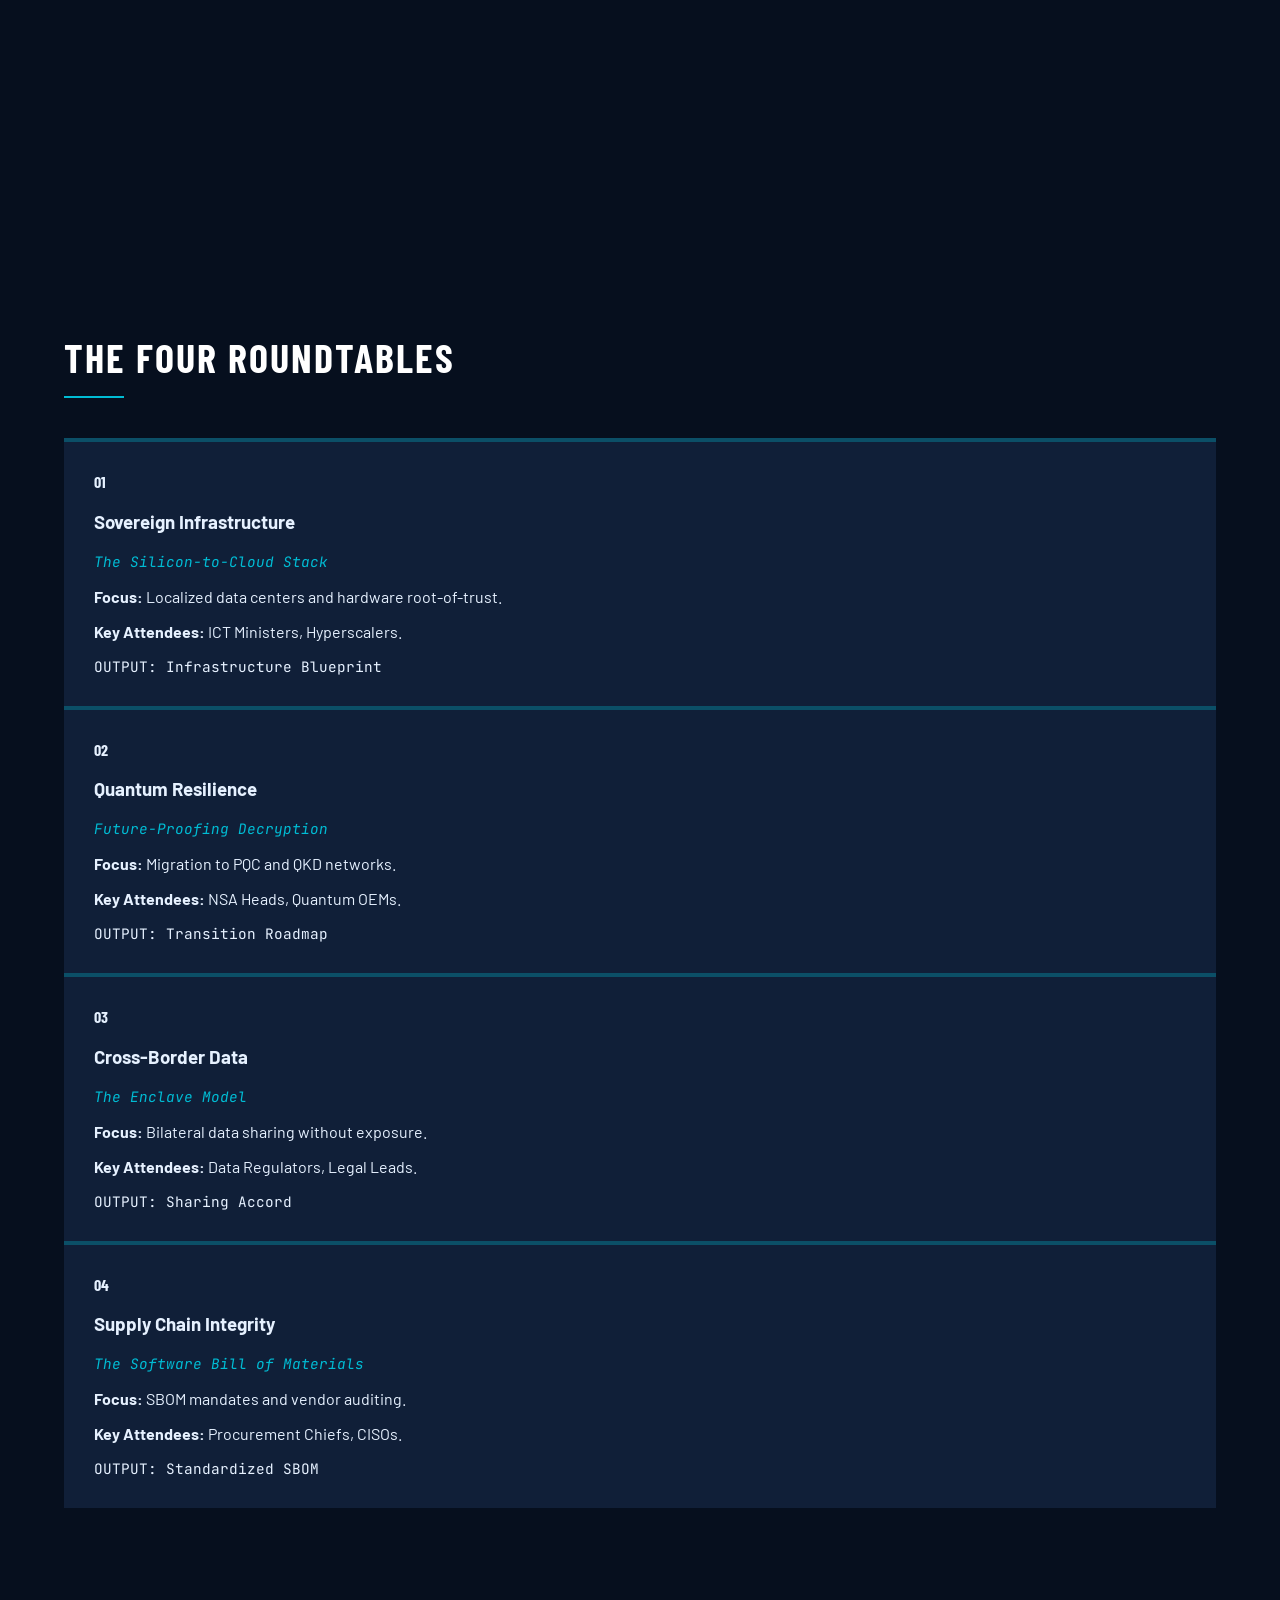
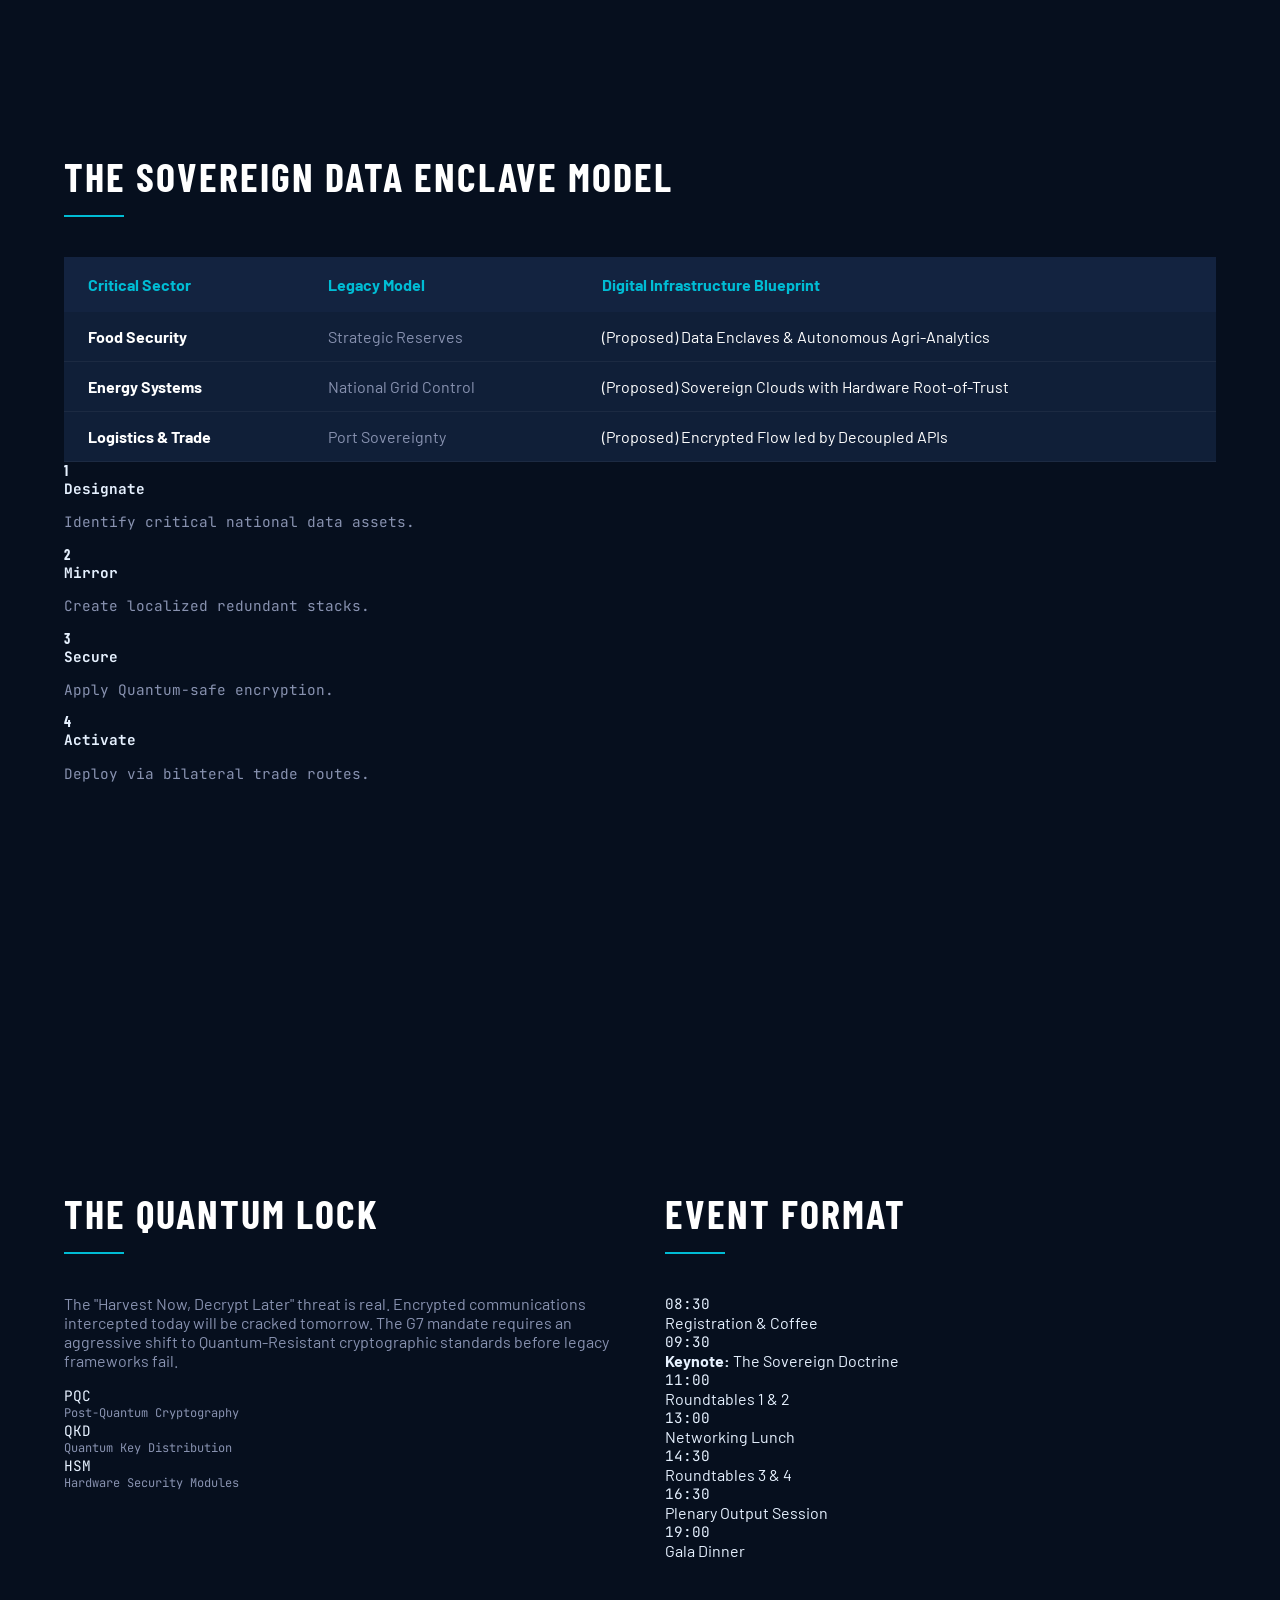
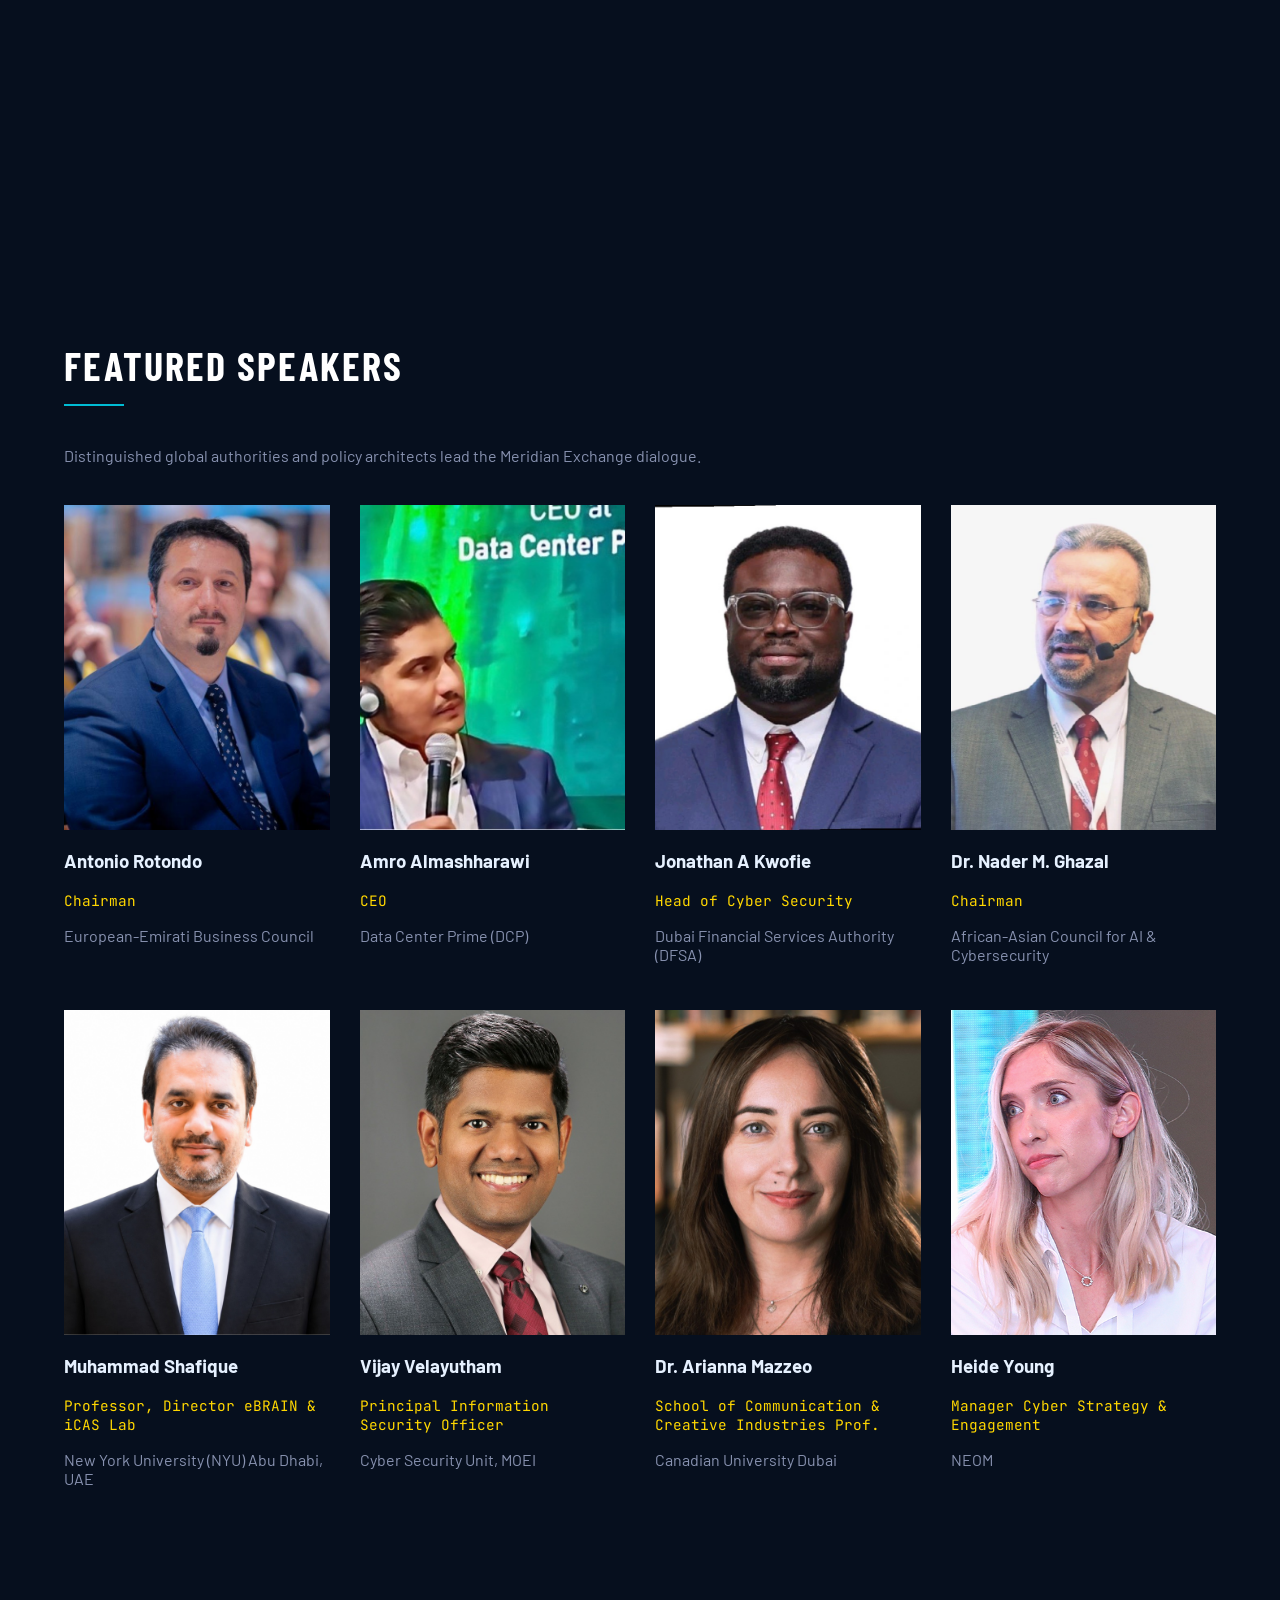
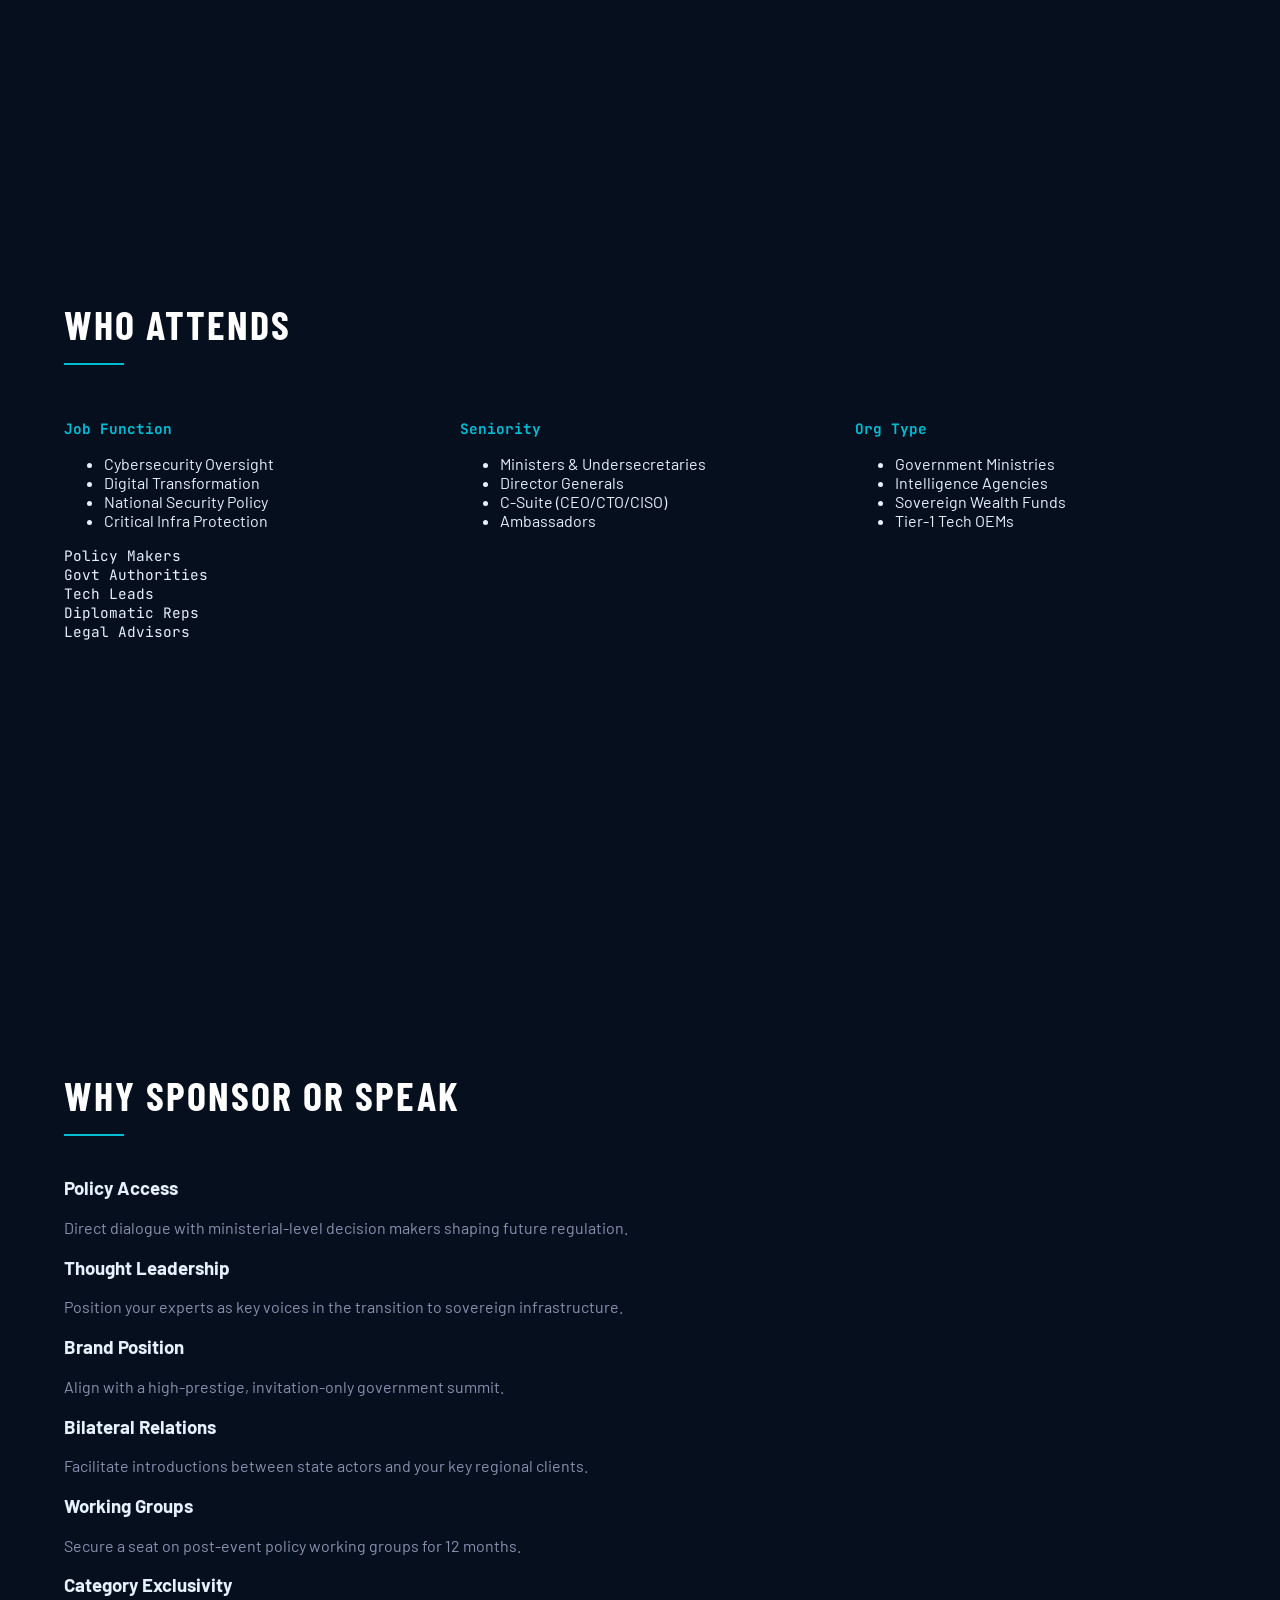
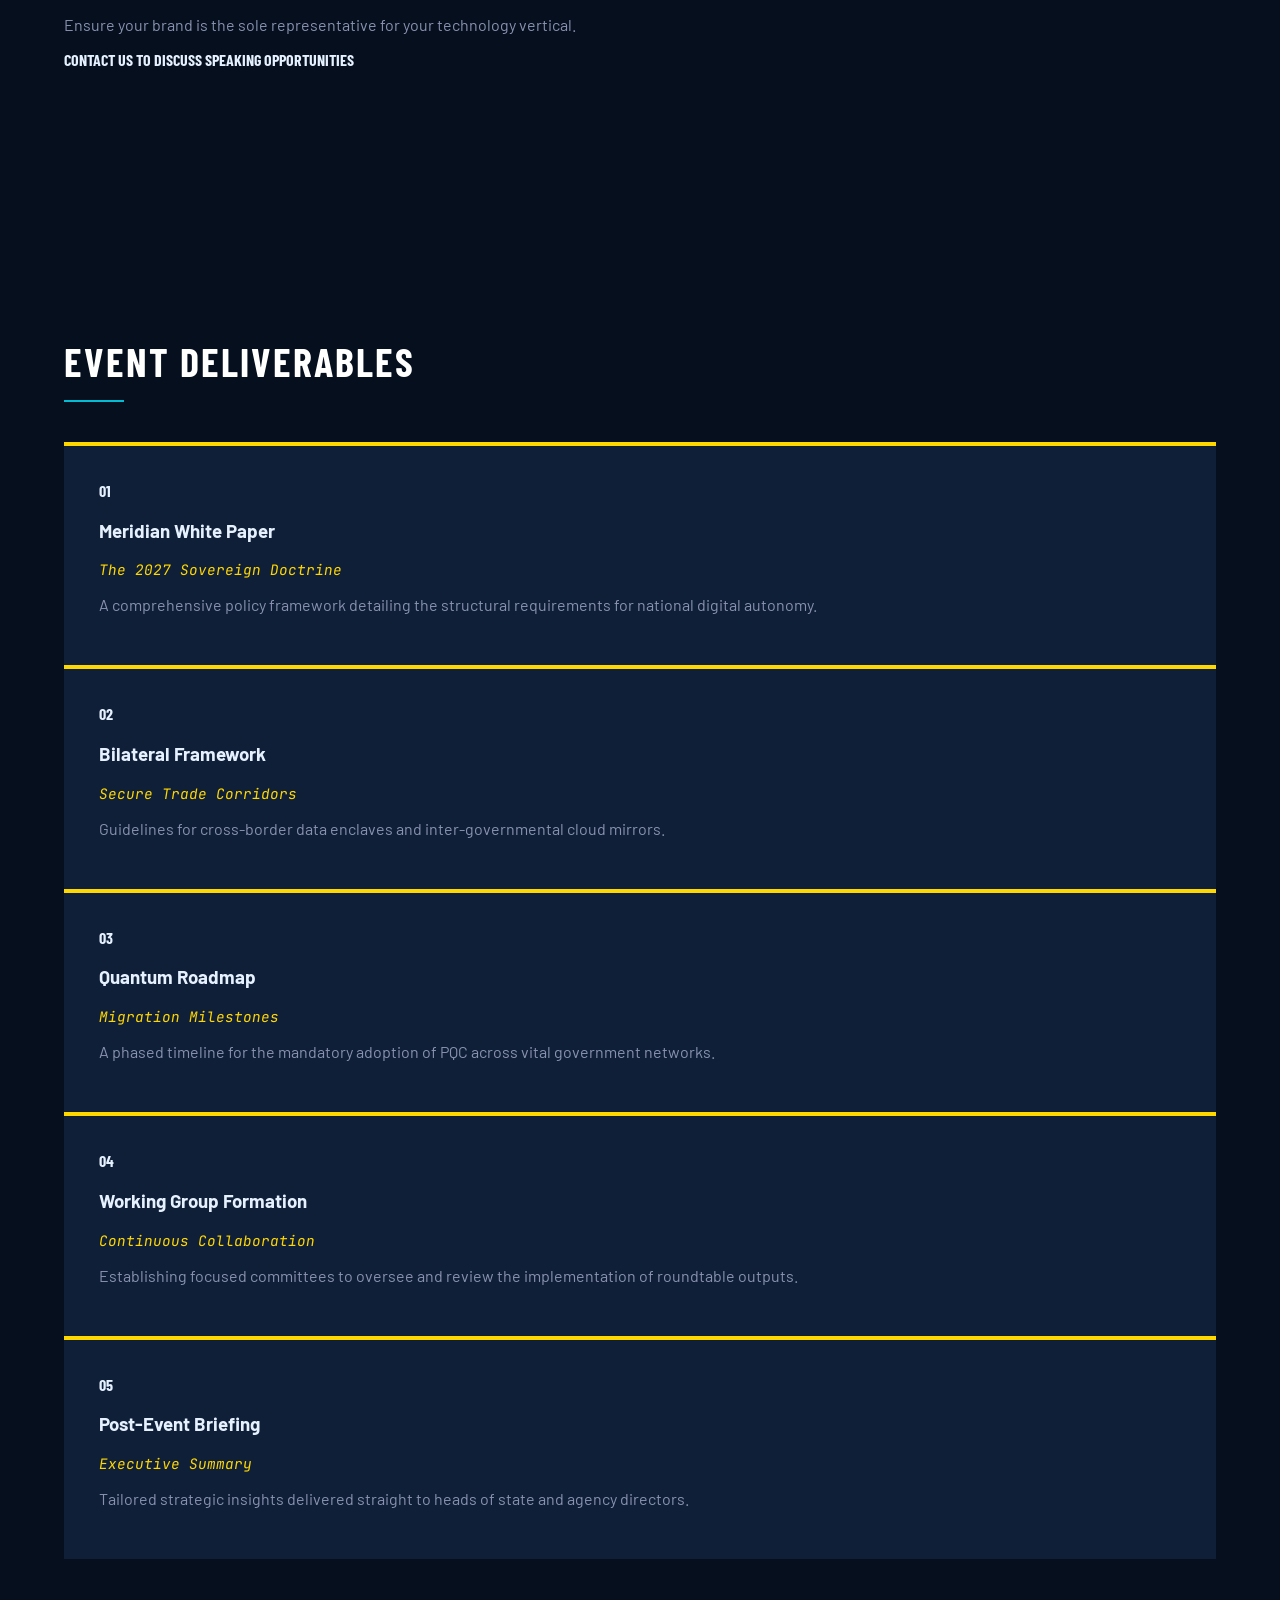
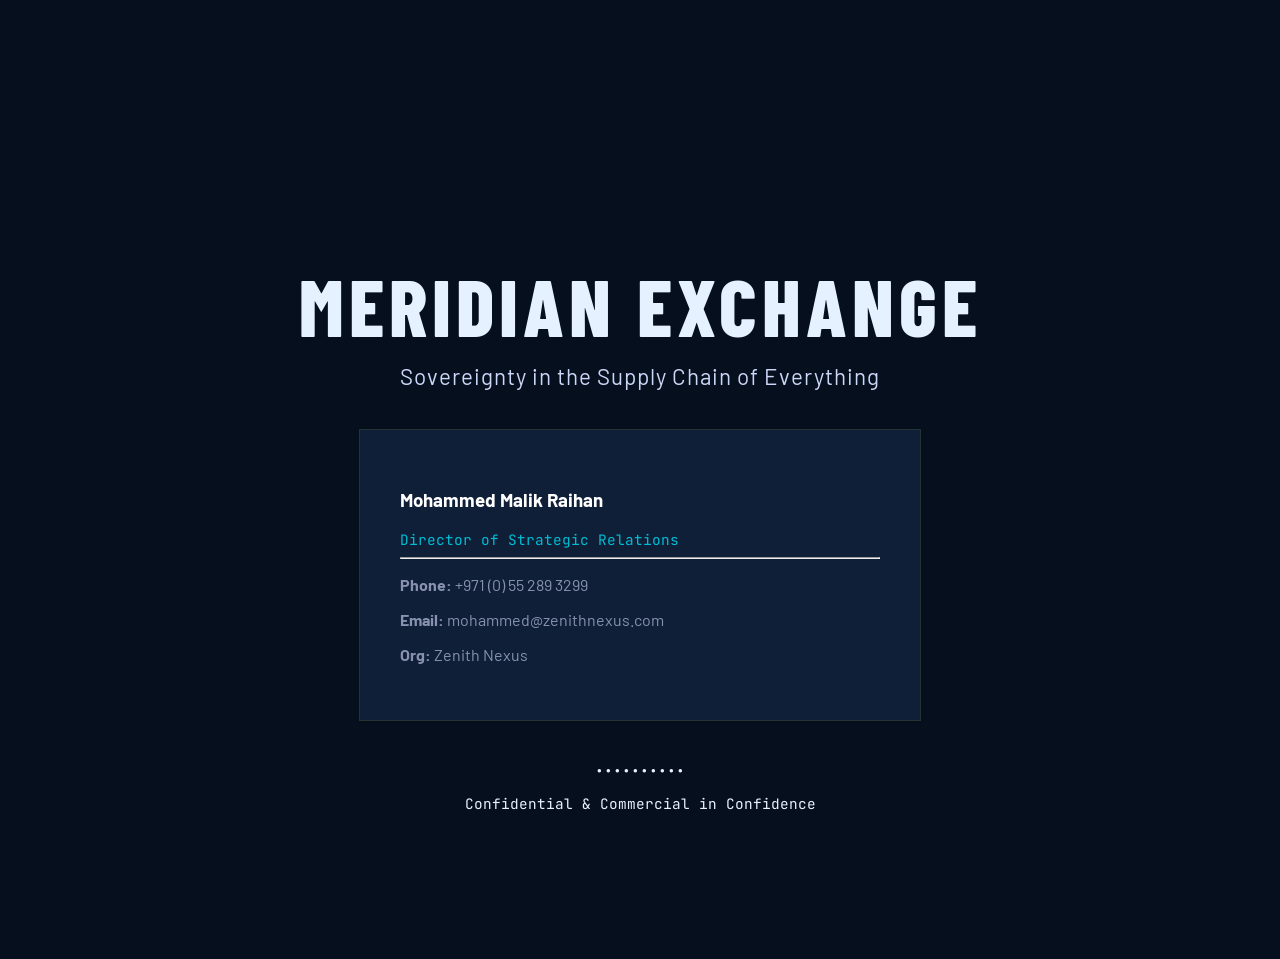
==== commit 8baa9218: "Update index.html" ====
--- a/index.html
+++ b/index.html
@@ -23,7 +23,7 @@
         <button class="menu-toggle" id="menuToggle" aria-label="Toggle Navigation">☰</button>
         <ul class="nav-links" id="navLinks">
             <li><a href="#cover">Home</a></li>
-            <li><a href="#why-exchange">Why Exchange</a></li>
+            <li><a href="#our-approach">Our Approach</a></li>
             <li><a href="#roundtables">Roundtables</a></li>
             <li><a href="#enclave-model">Enclave Model</a></li>
             <li><a href="#quantum-agenda">Quantum & Agenda</a></li>
@@ -53,9 +53,9 @@
         </div>
     </section>
 
-    <section id="why-exchange" class="page section-padding">
-        <div class="container reveal">
-            <h2>Why Meridian Exchange?</h2>
+    <section id="our-approach" class="page section-padding">
+        <div class="container reveal">
+            <h2>Our Approach</h2>
             <div class="two-col">
                 <div class="col font-muted">
                     <p>The 2026 cloud infrastructure disruption served as a global wake-up call, exposing the fragile "policy trap" where national security remains tethered to external digital dependencies. Reliance without resilience is no longer an option.</p>
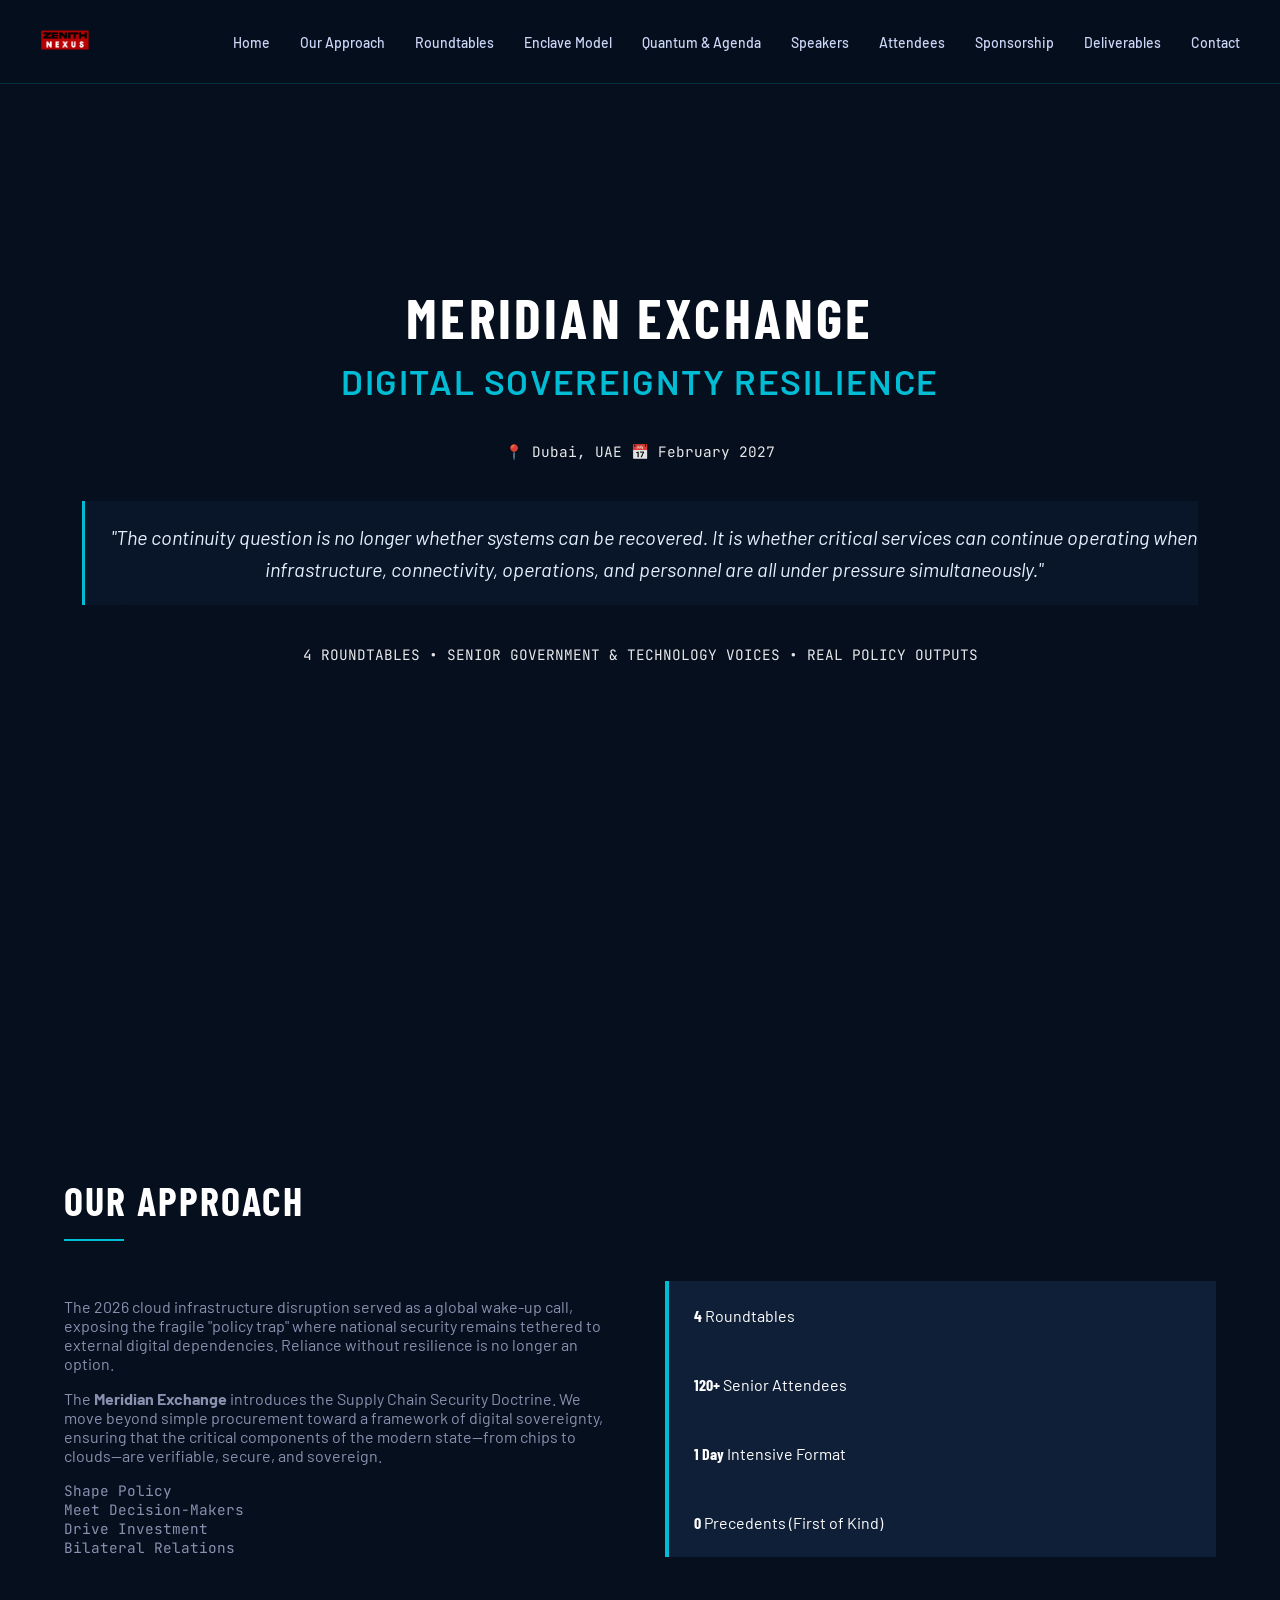
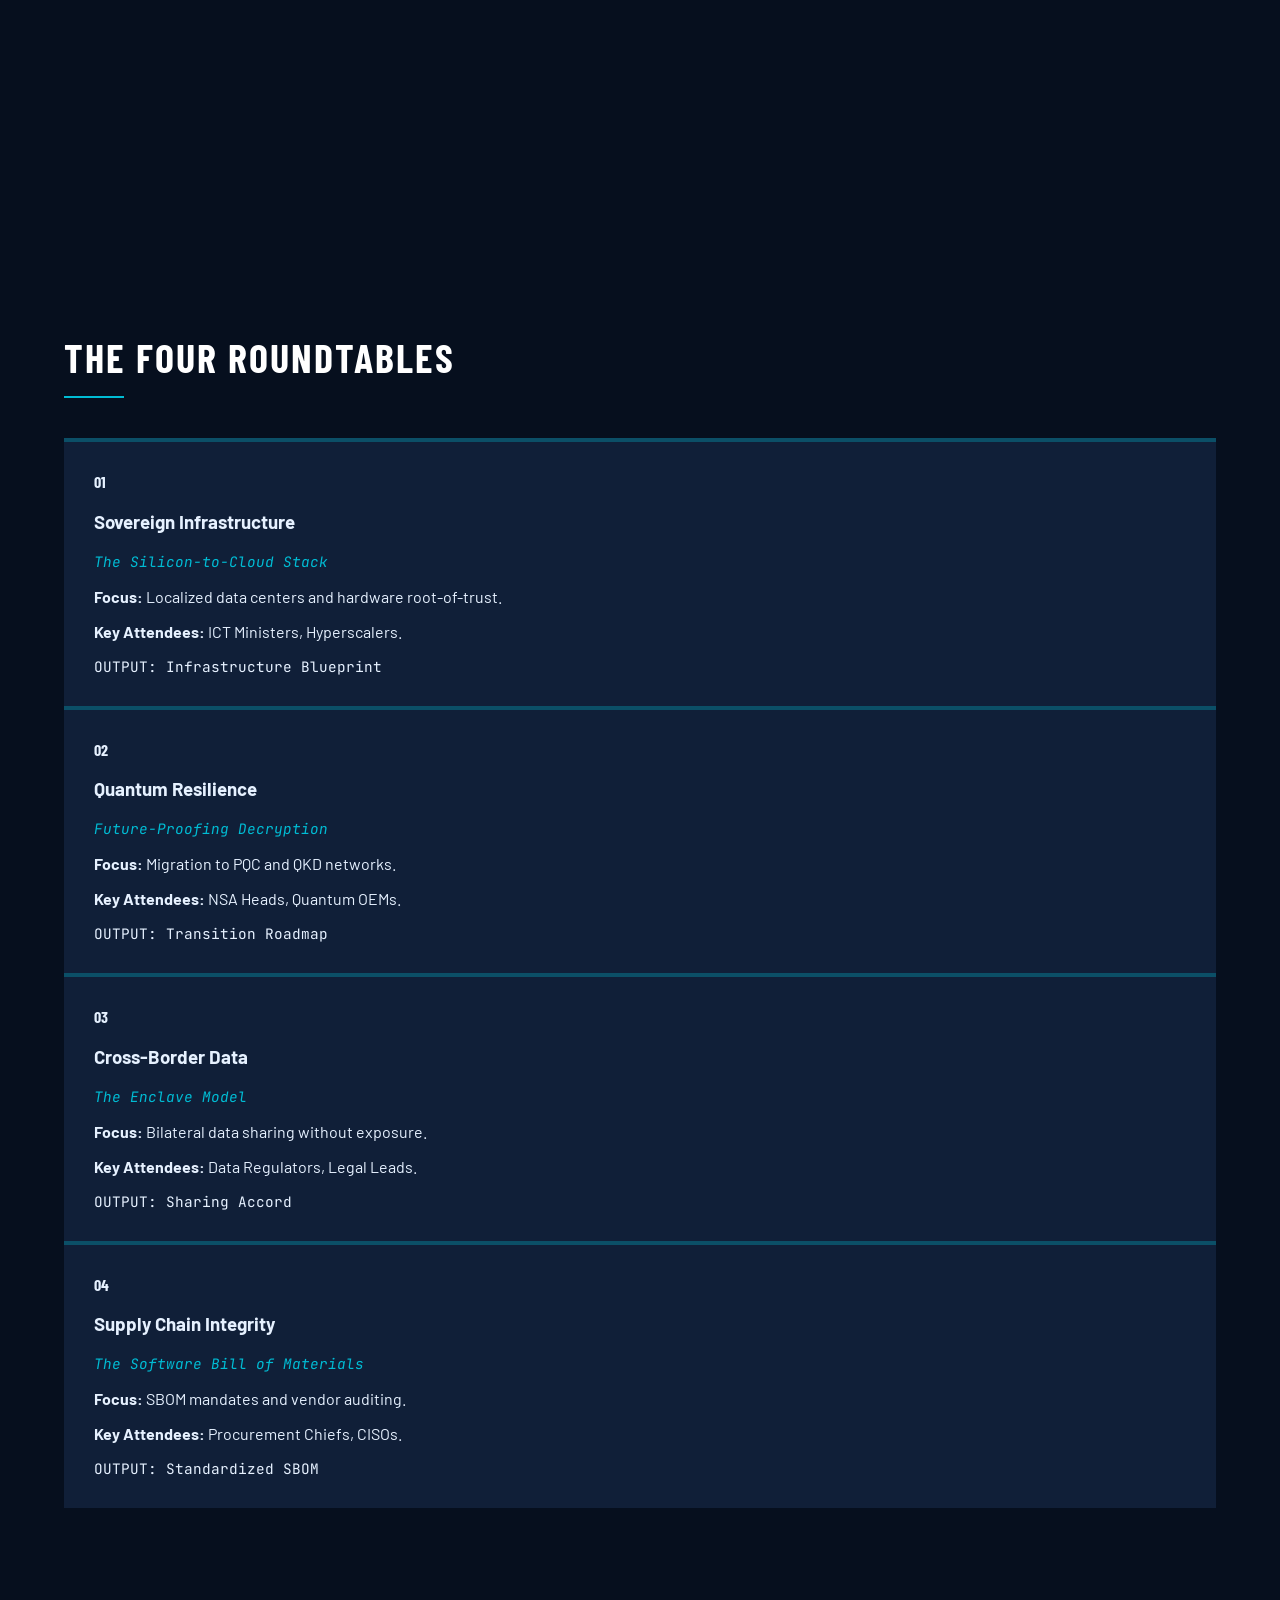
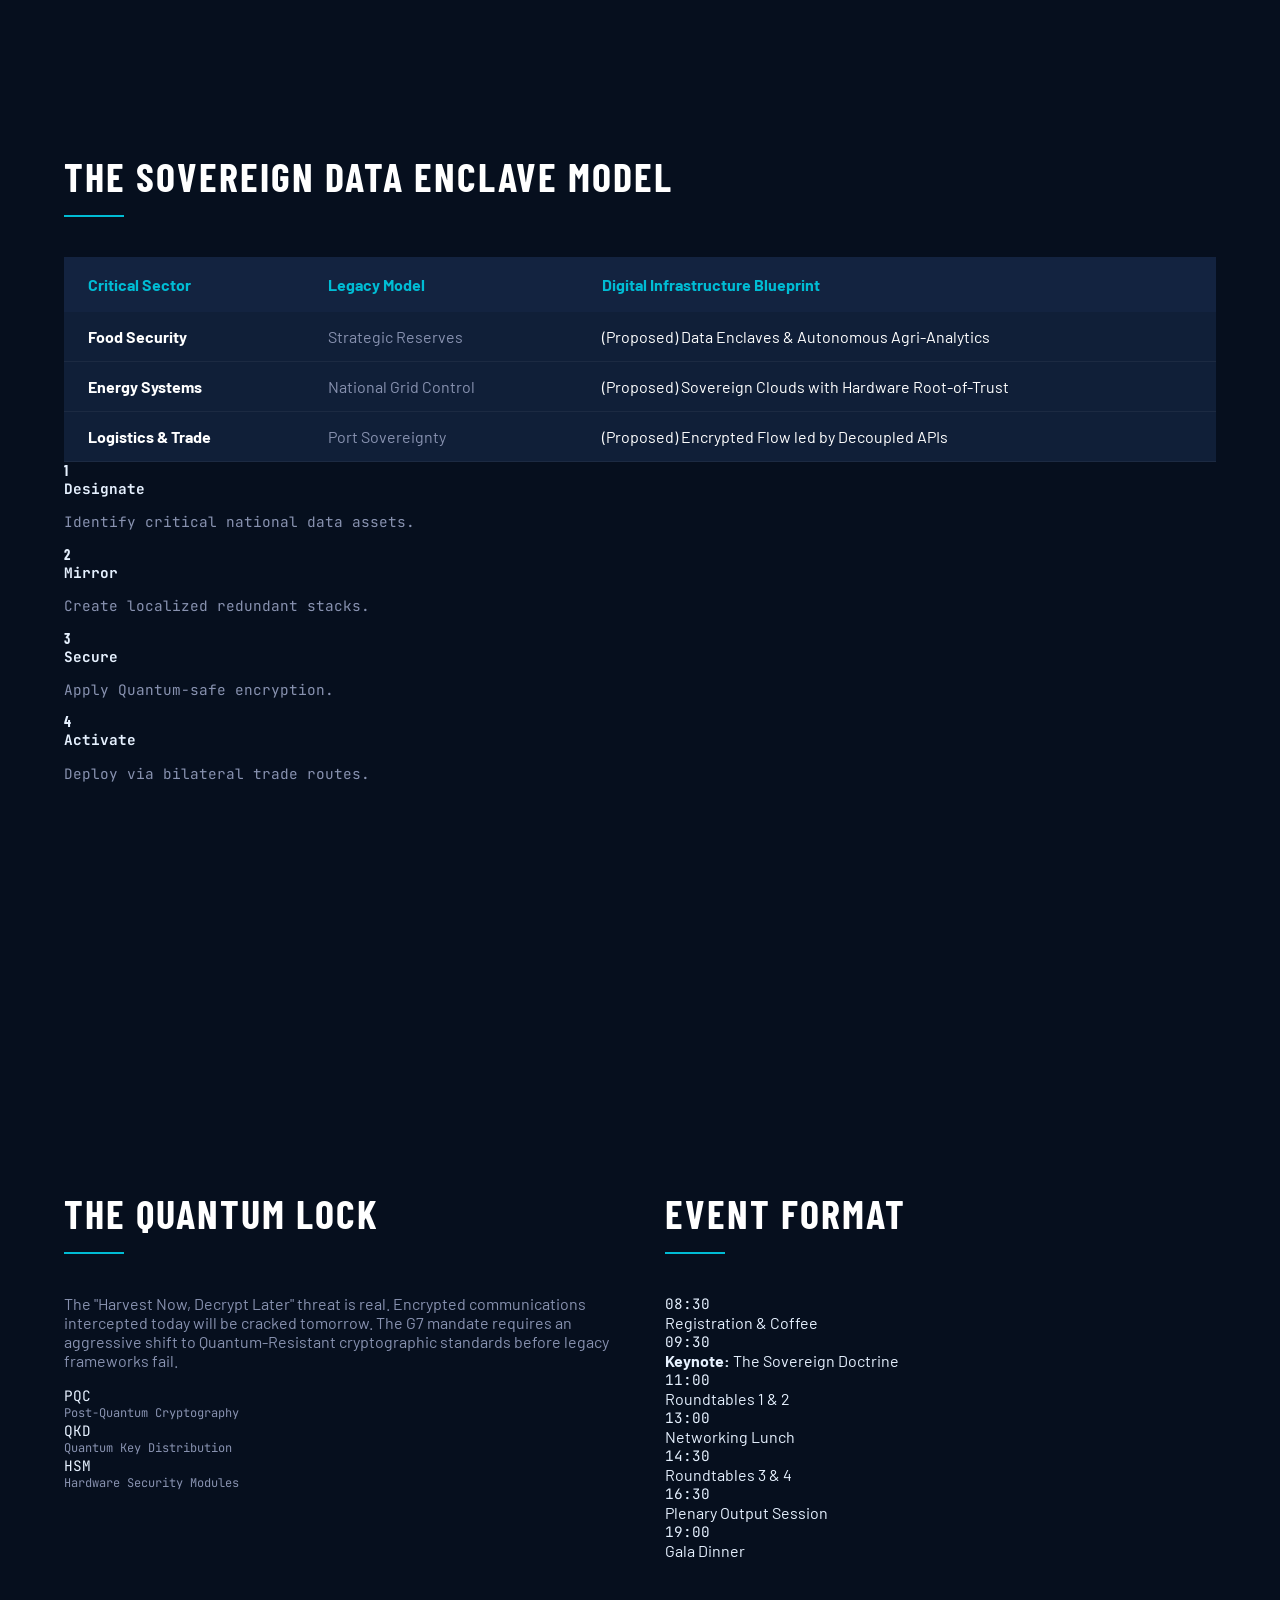
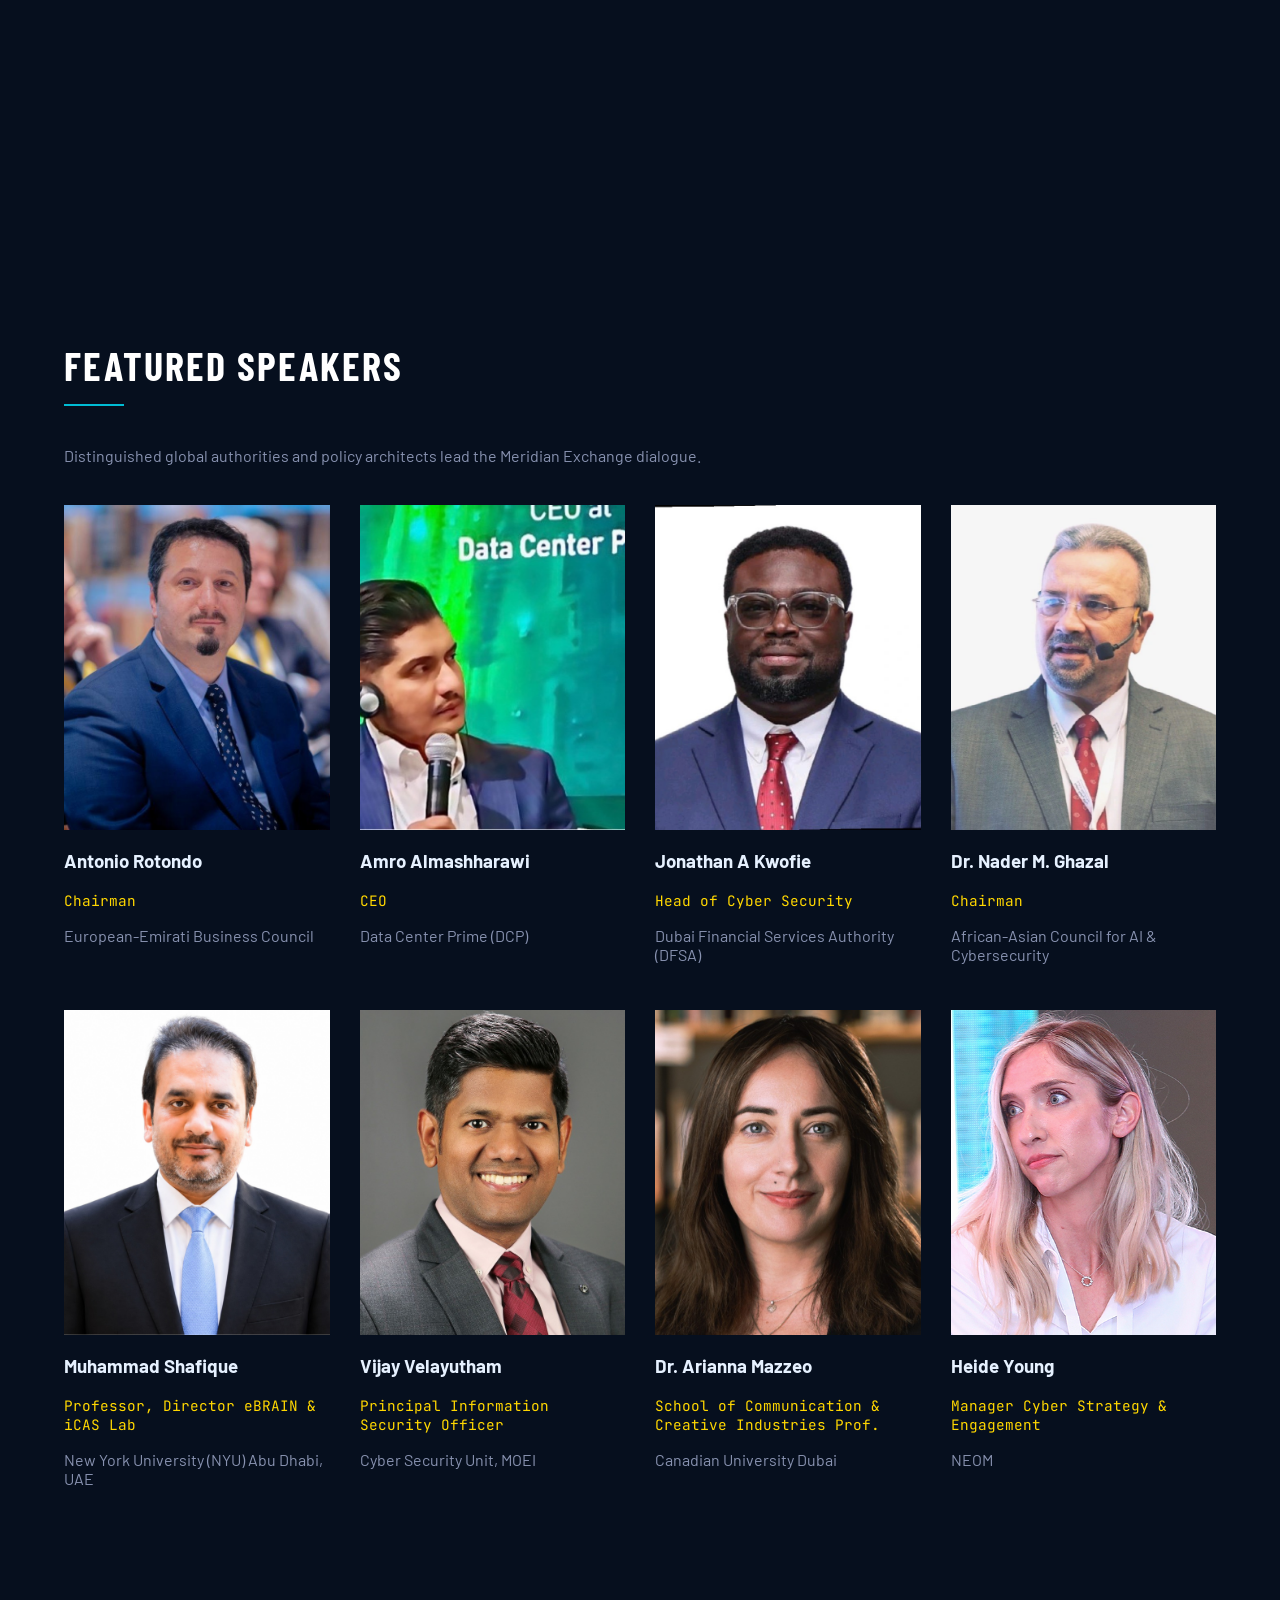
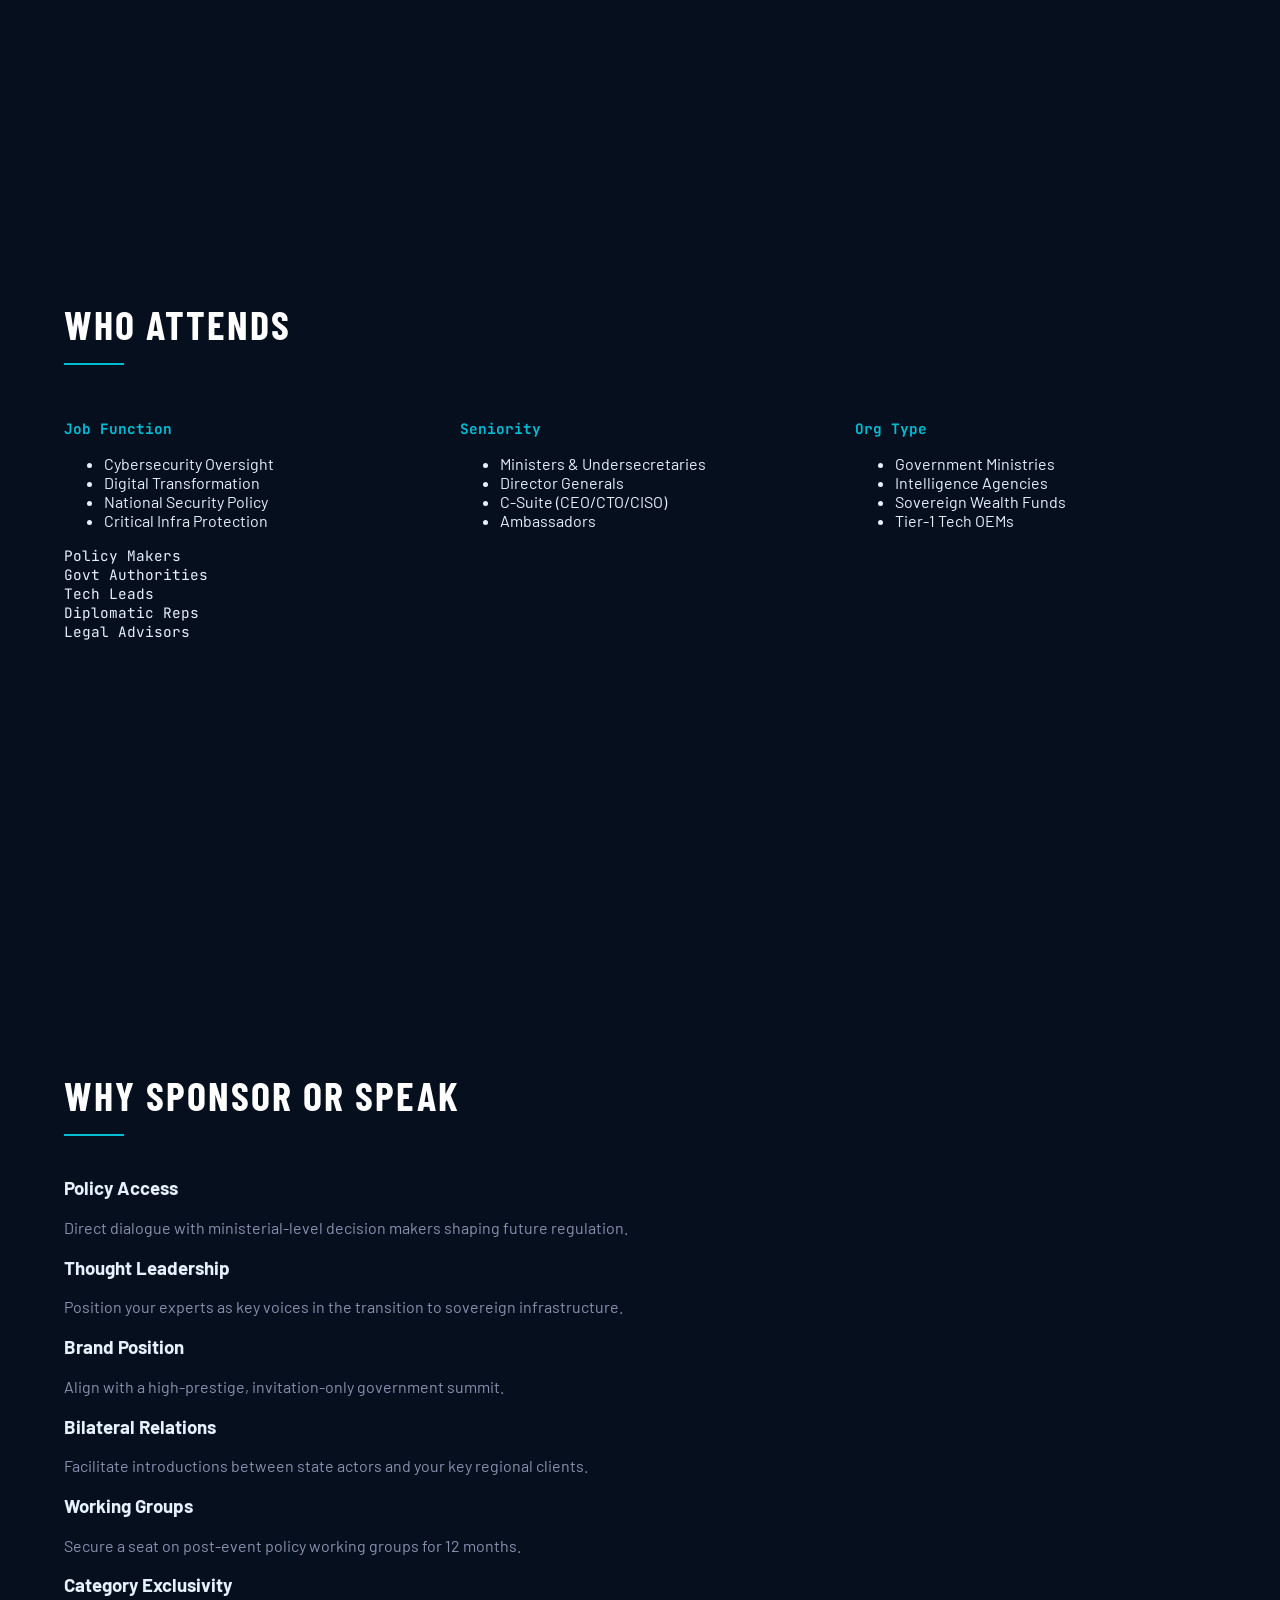
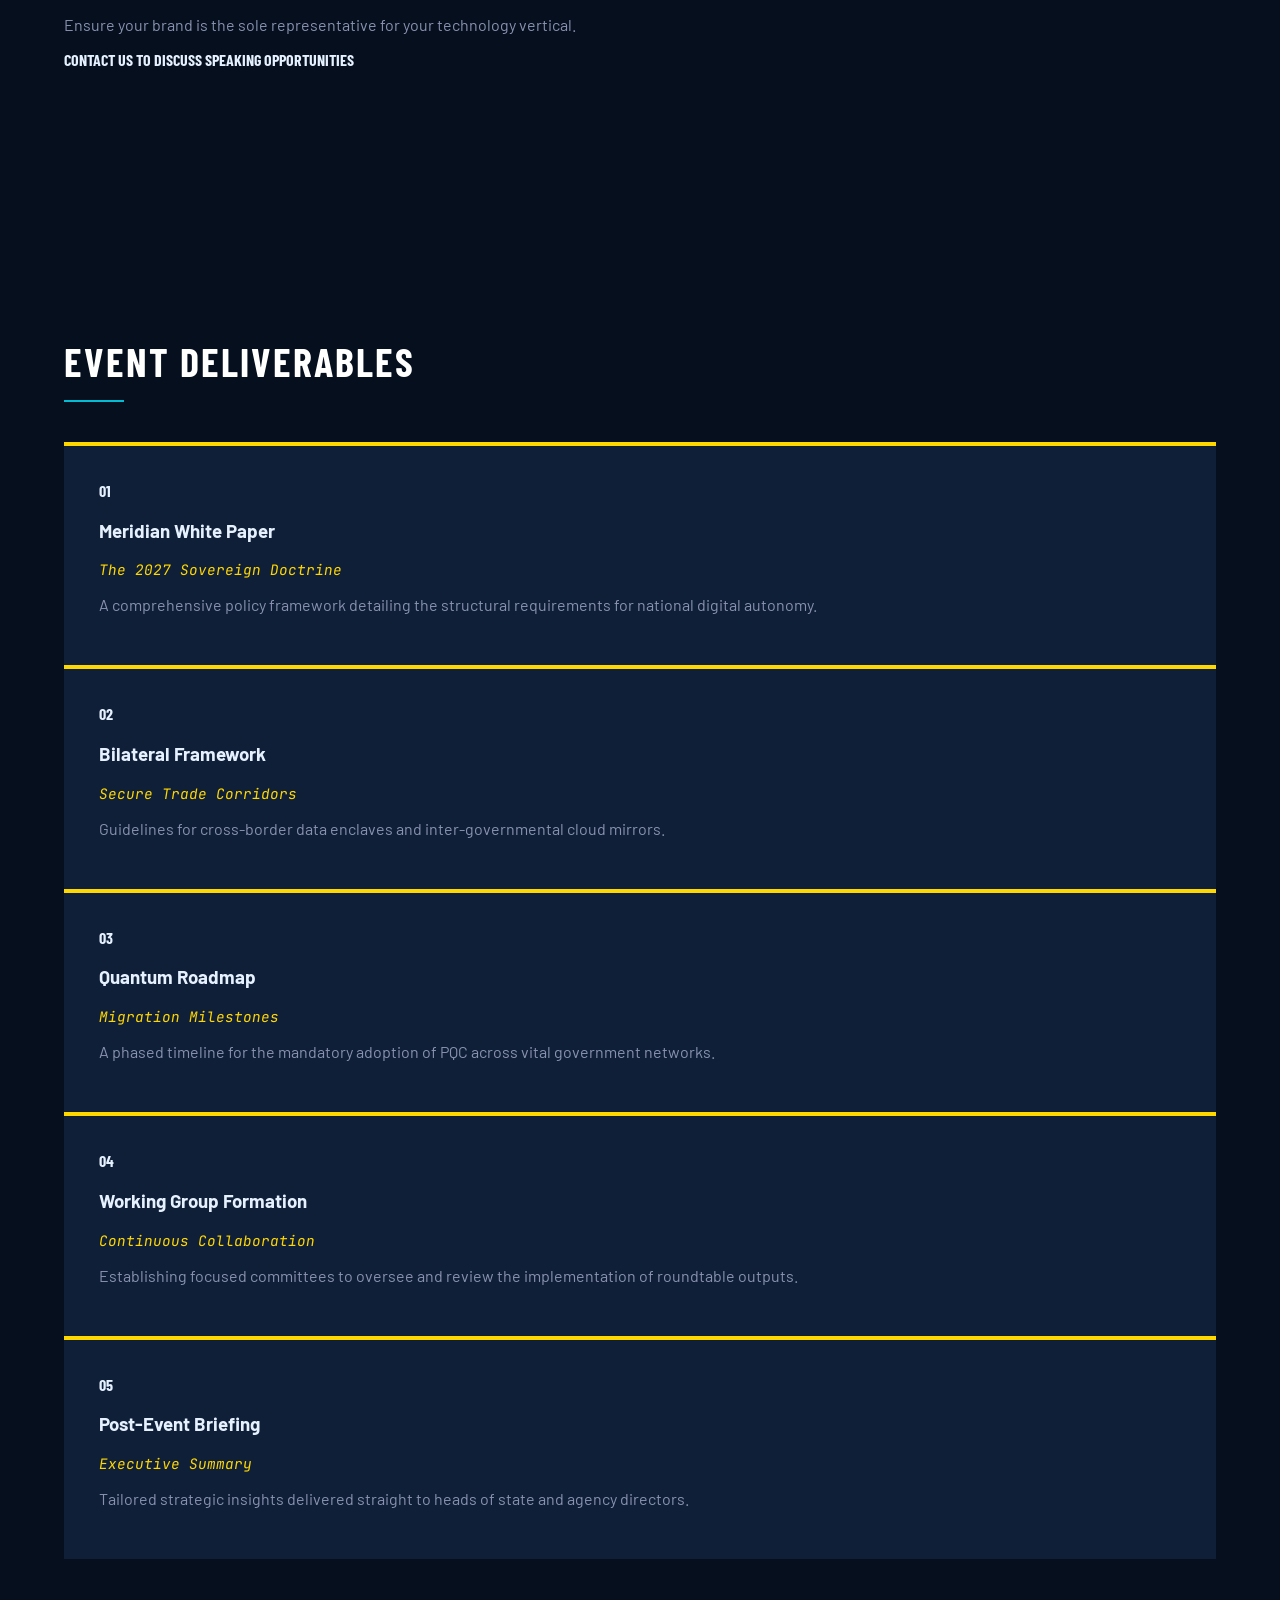
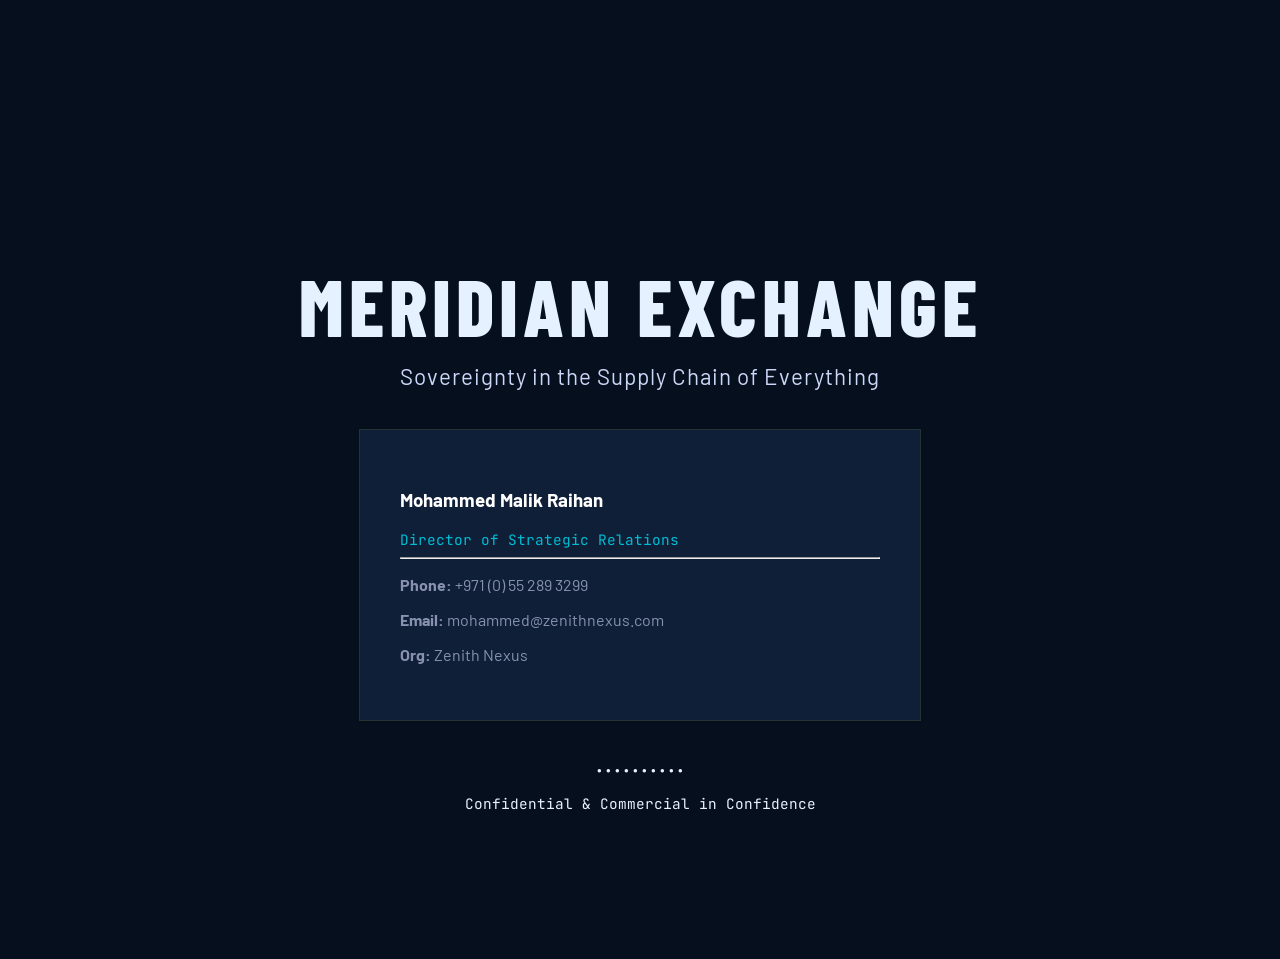
==== commit 1bbfa5fc: "Update index.html" ====
--- a/index.html
+++ b/index.html
@@ -41,8 +41,8 @@
             <h1 class="fade-in">MERIDIAN EXCHANGE</h1>
             <p class="subtitle">Digital Sovereignty Resilience</p>
             <div class="meta-info font-mono">
-                <span>📍 Dubai, UAE (TBC)</span>
-                <span>📅 Q4 2026 / Q1 2027</span>
+                <span>📍 Dubai, UAE</span>
+                <span>📅 February 2027</span>
             </div>
             <blockquote class="quote-style reveal">
                 "The continuity question is no longer whether systems can be recovered. It is whether critical services can continue operating when infrastructure, connectivity, operations, and personnel are all under pressure simultaneously."
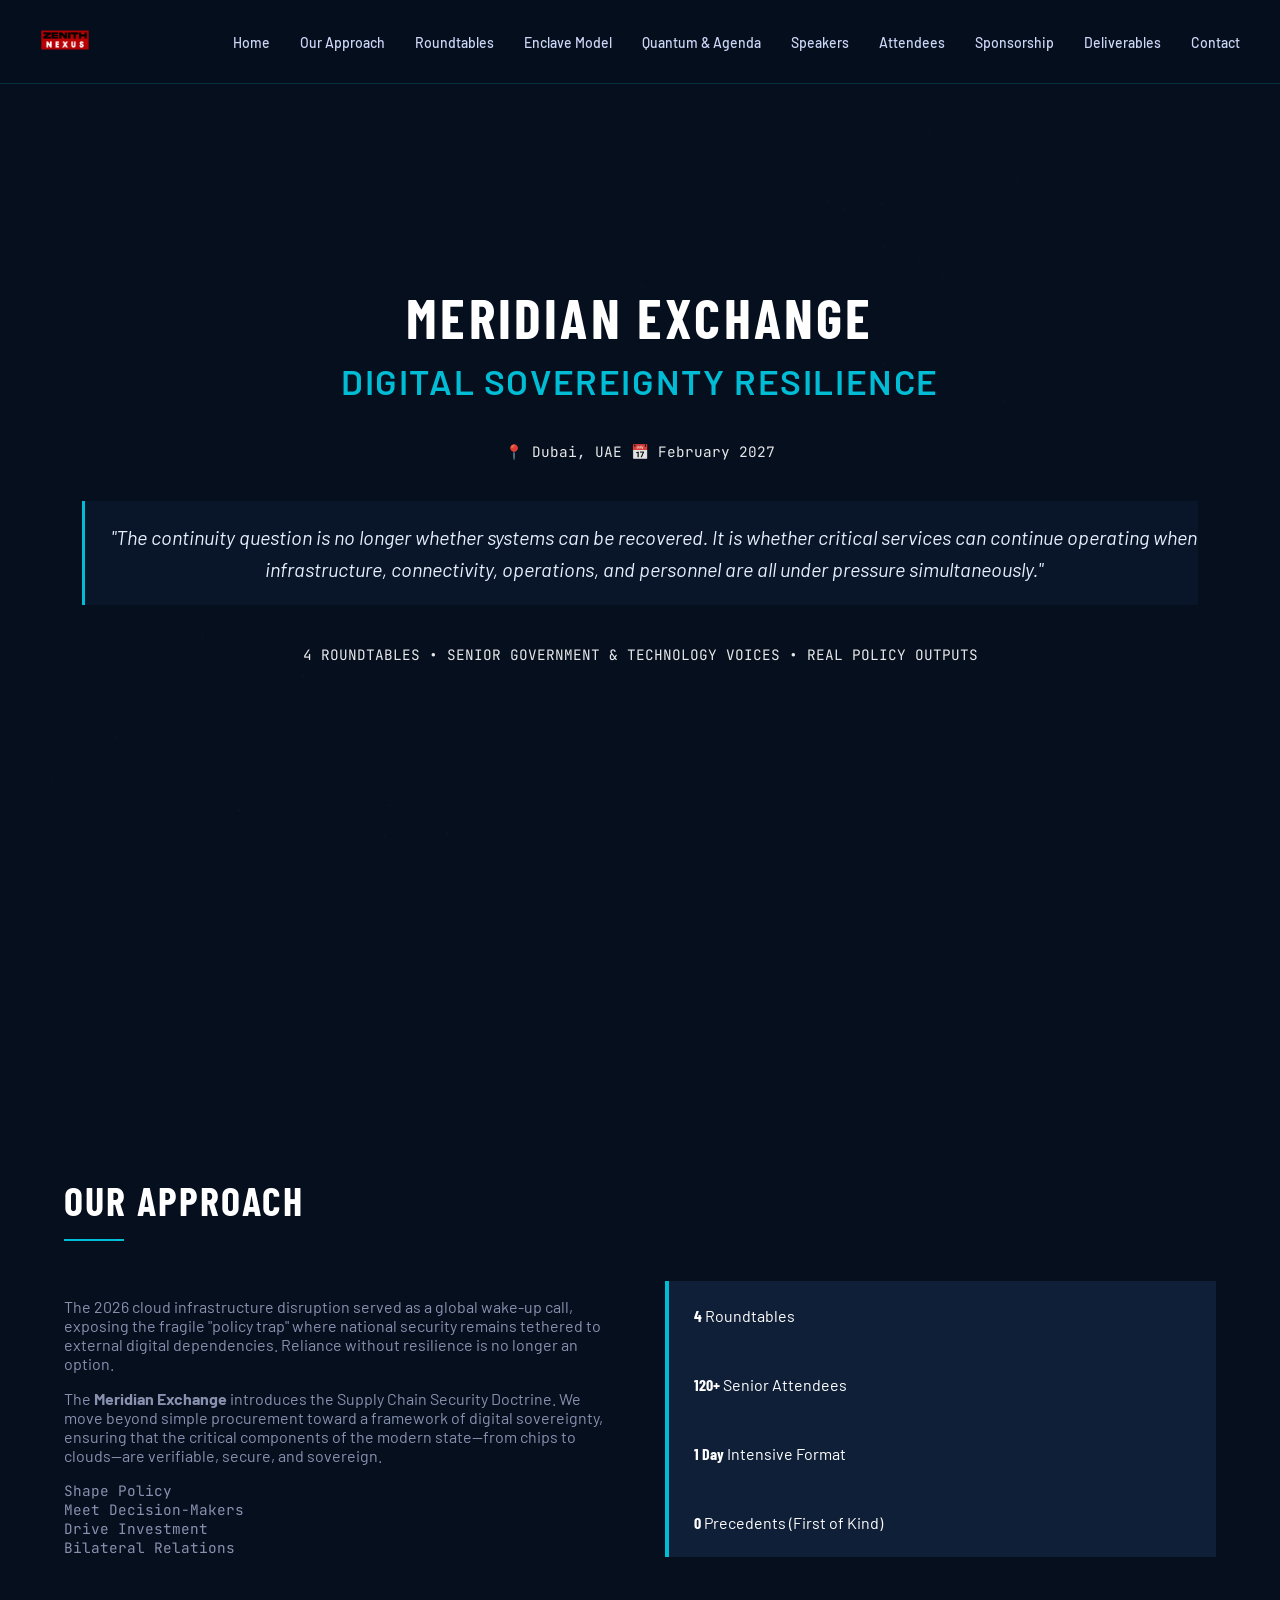
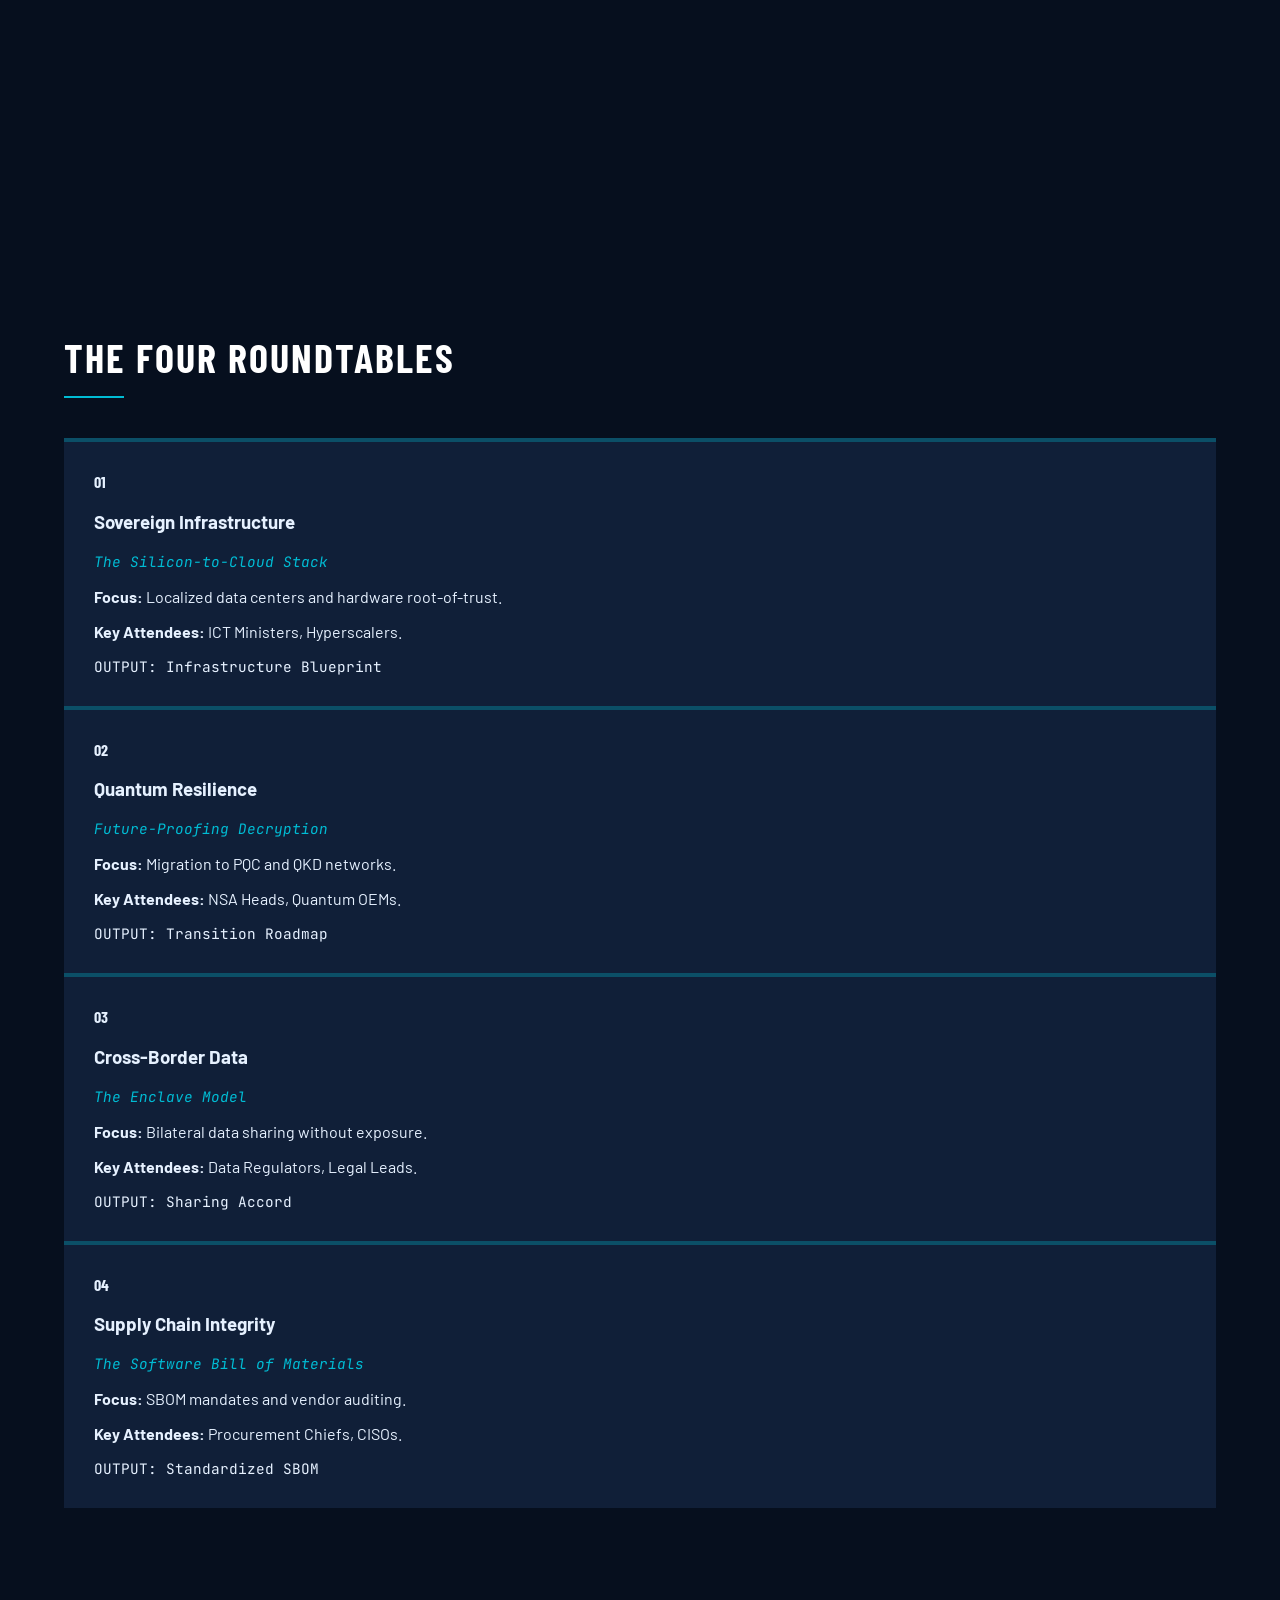
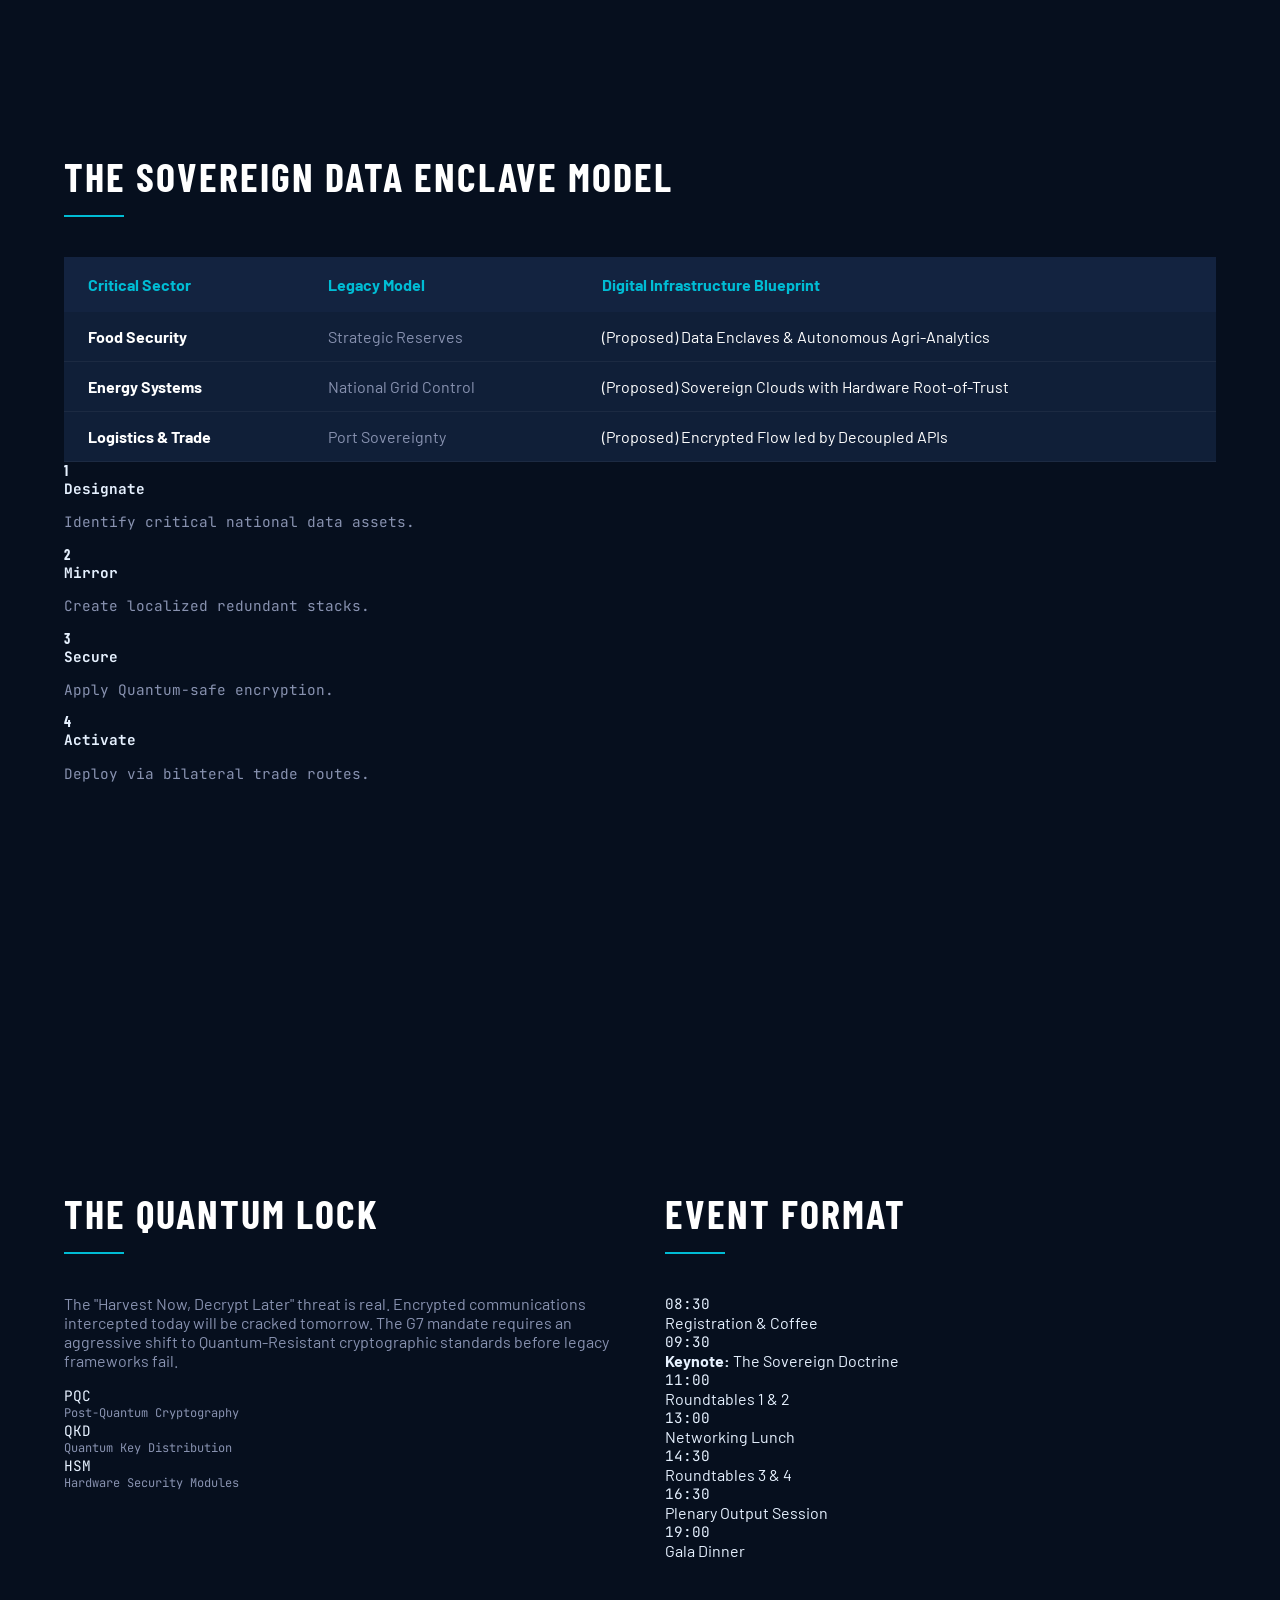
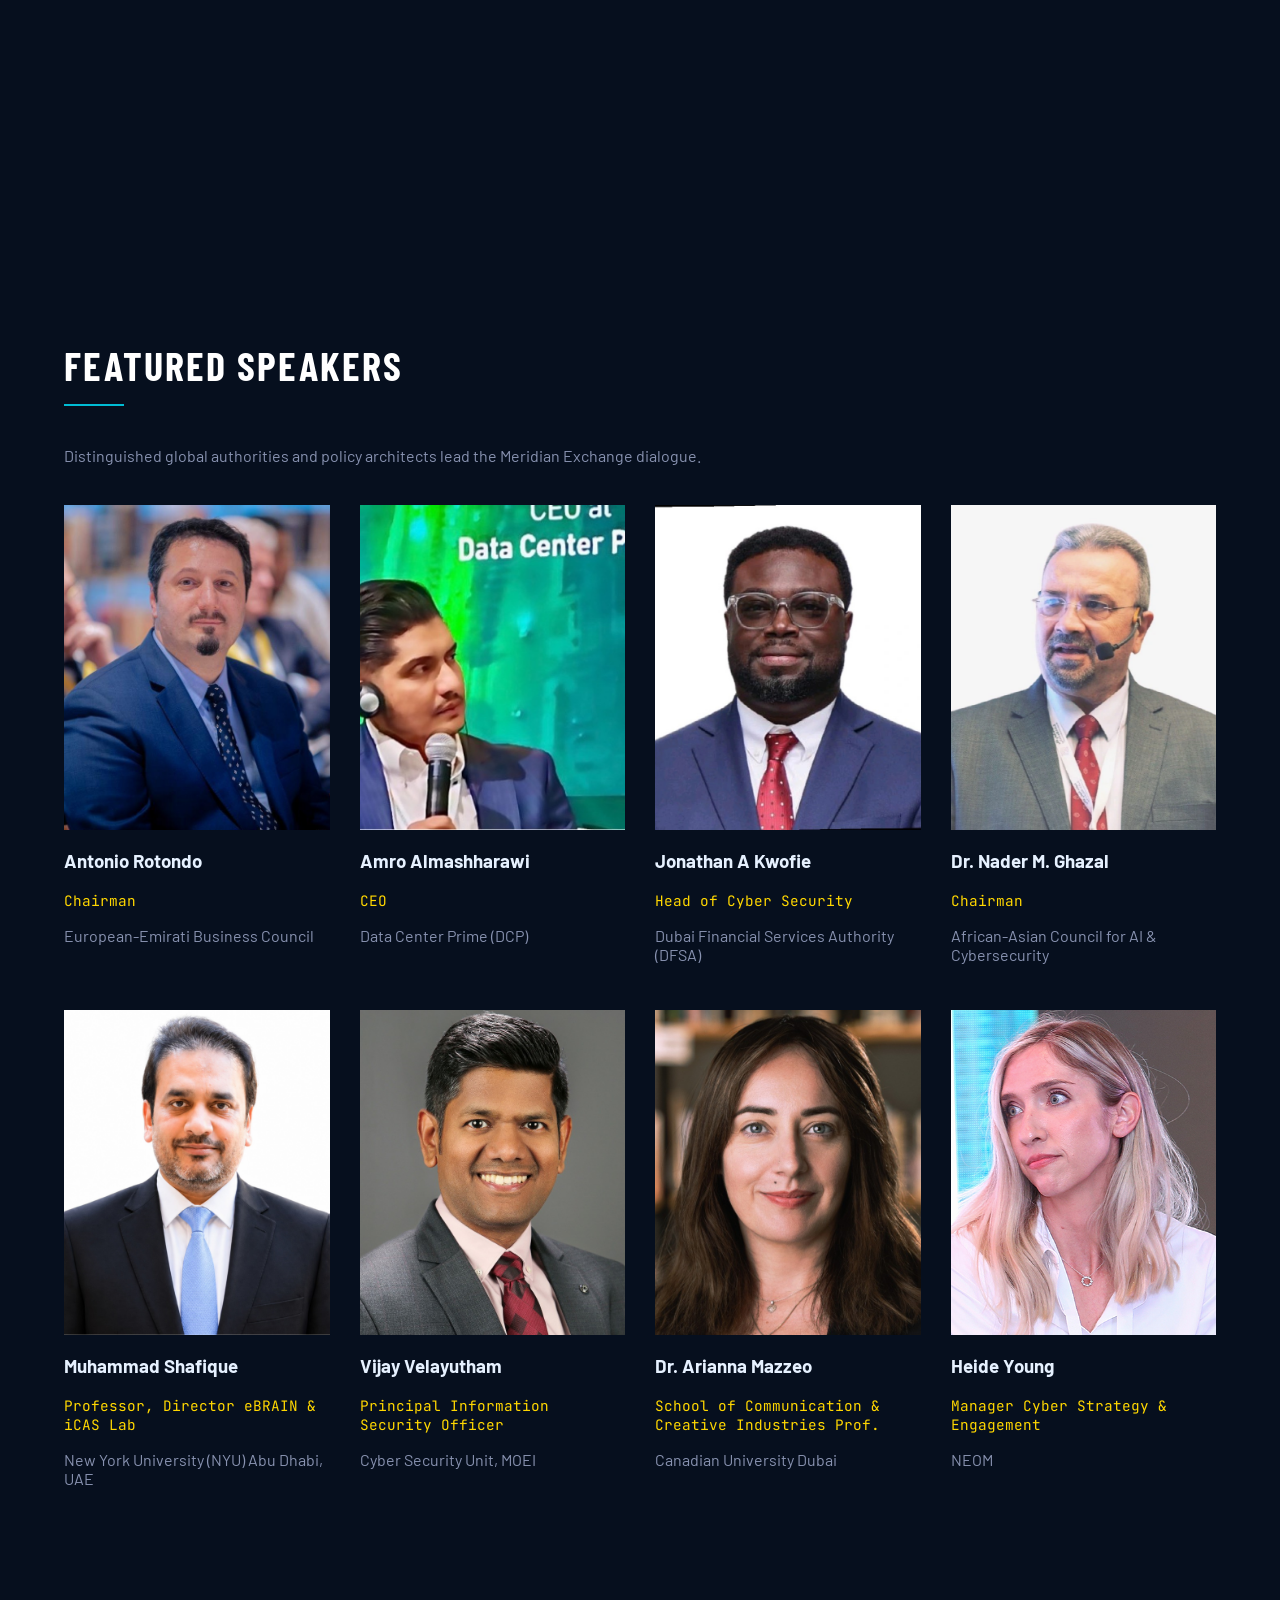
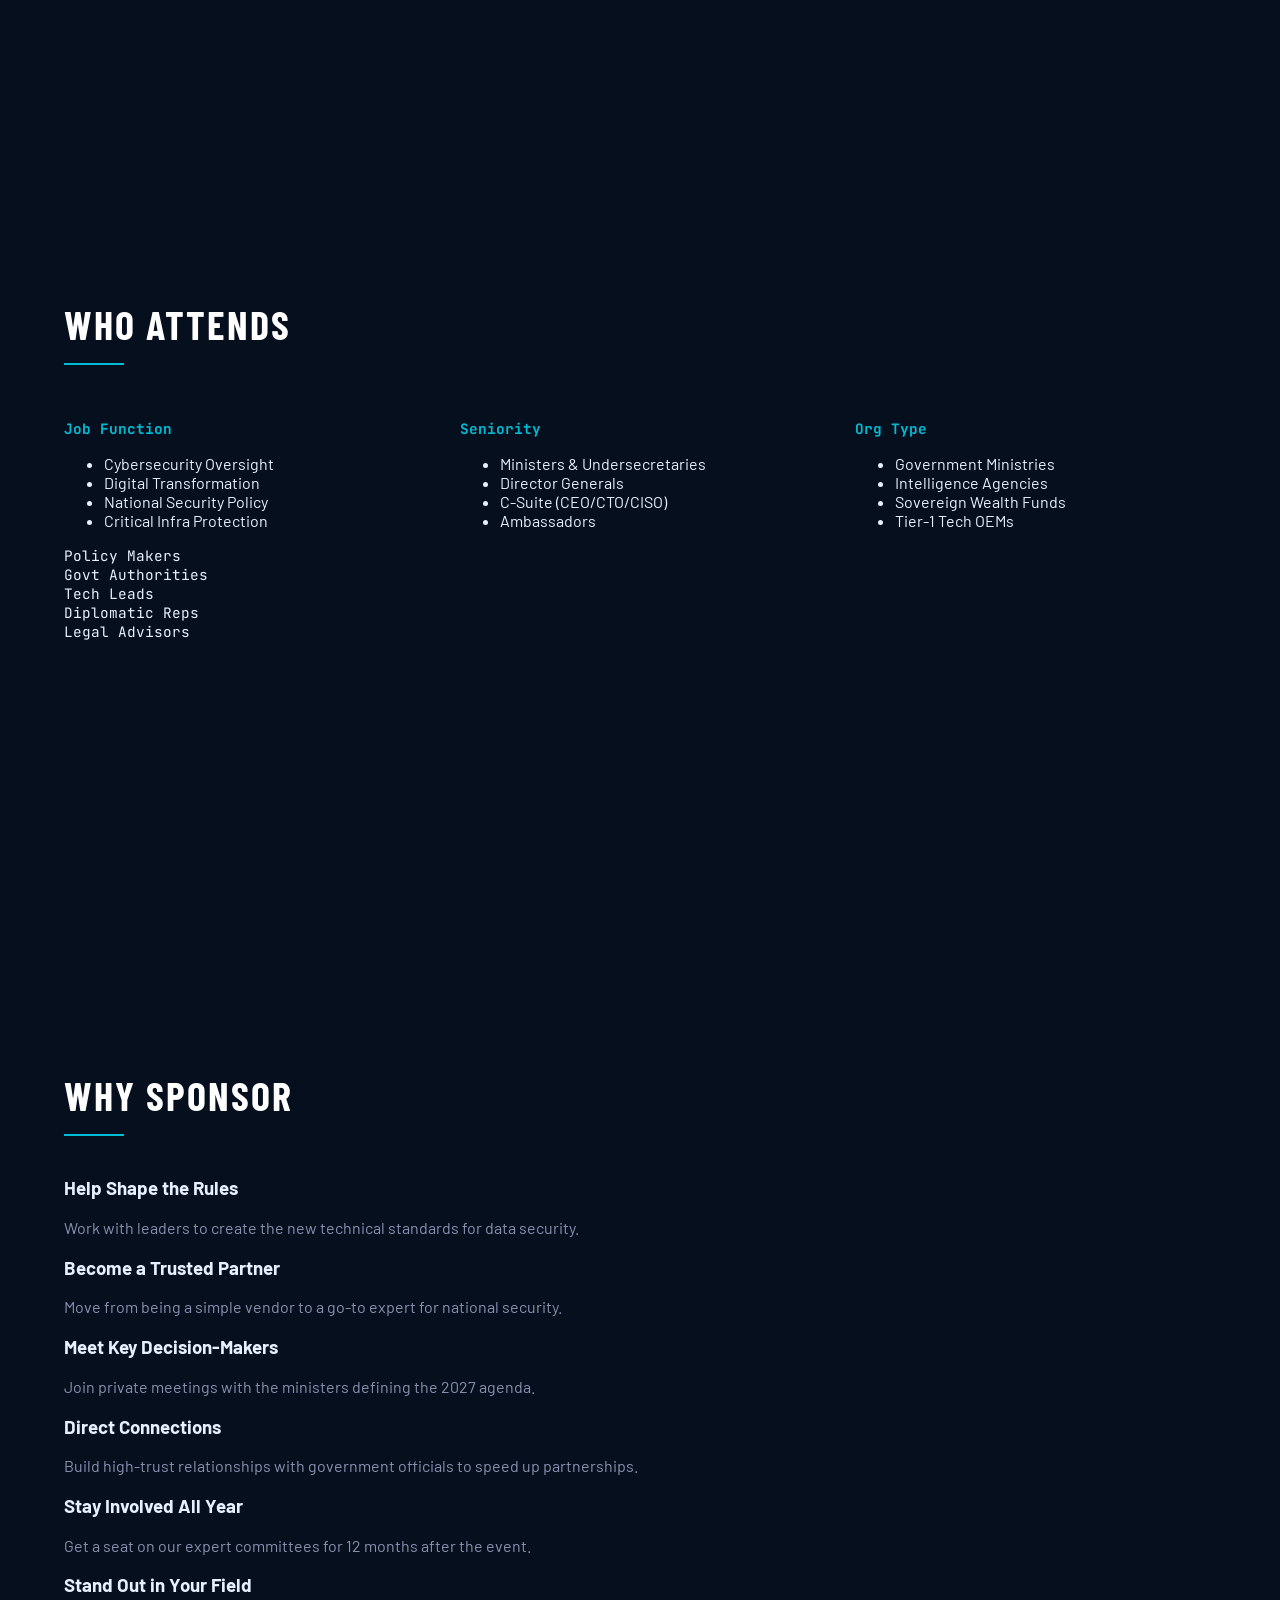
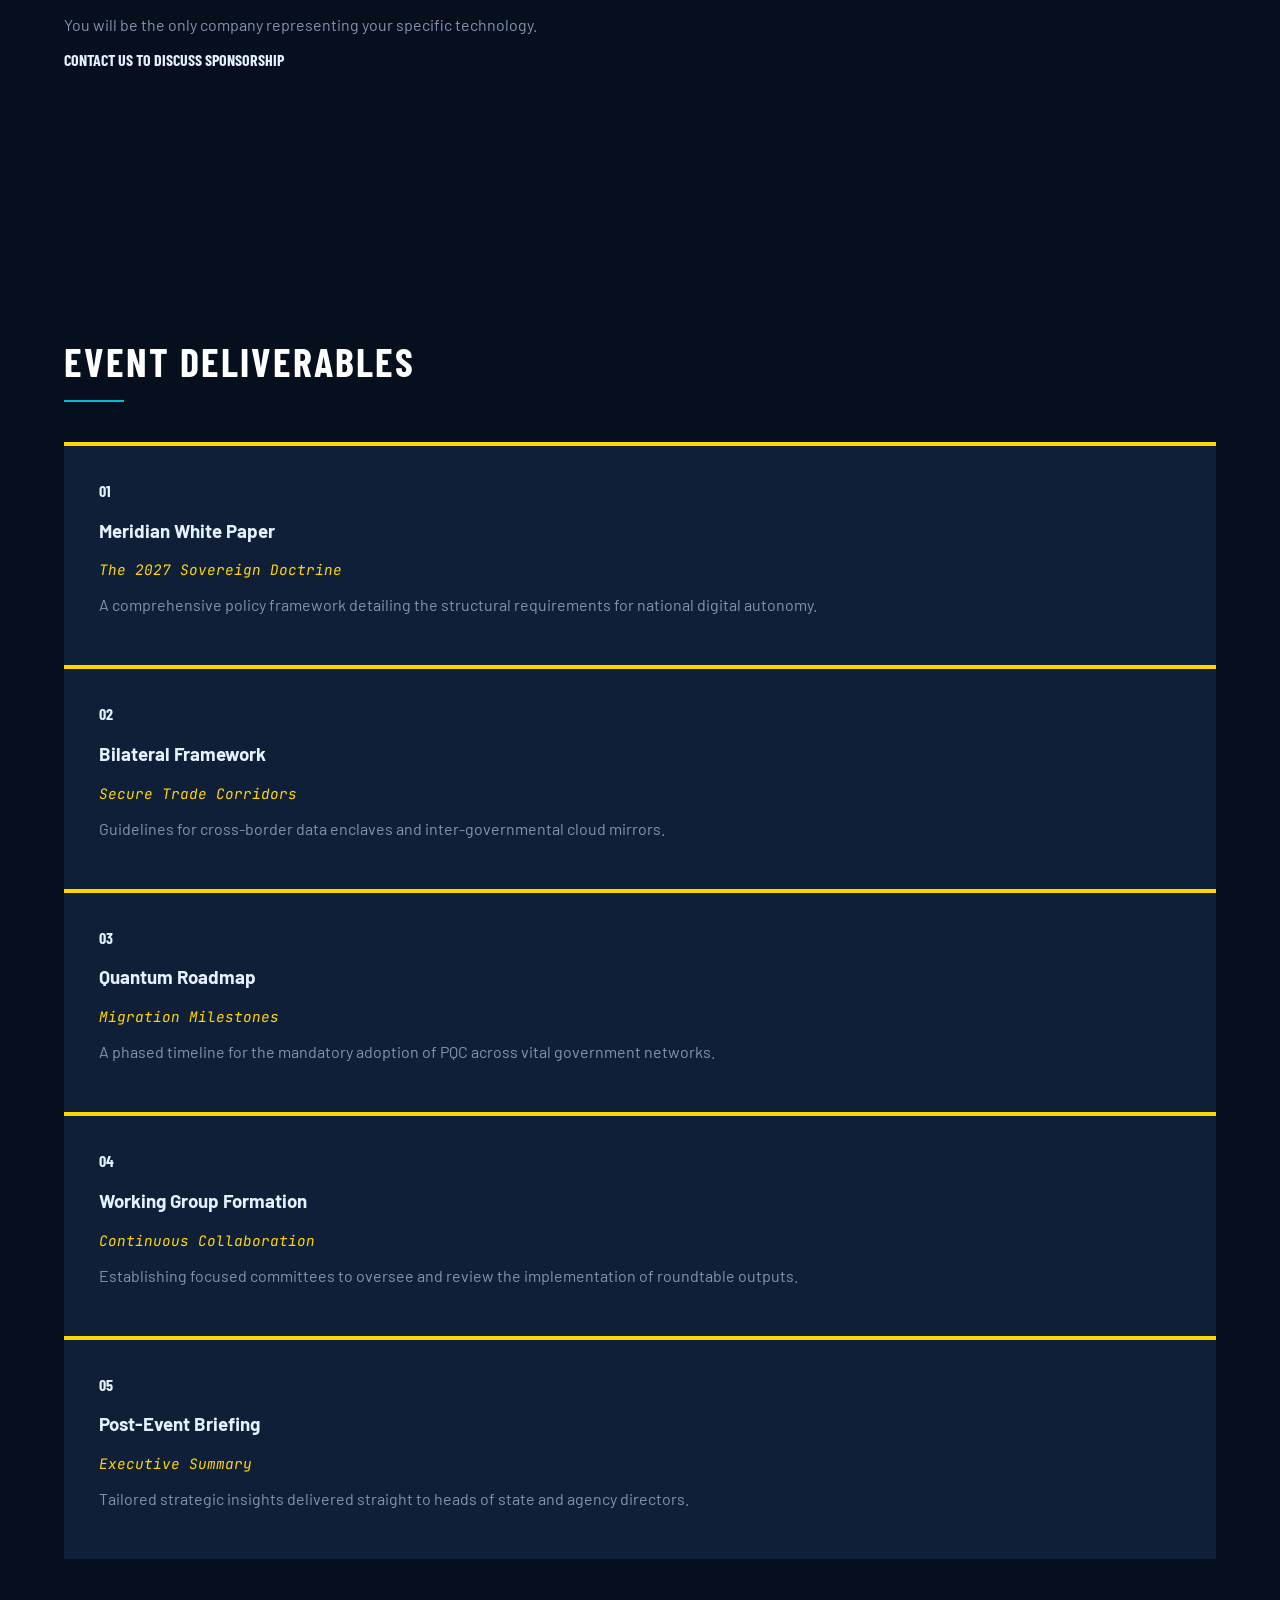
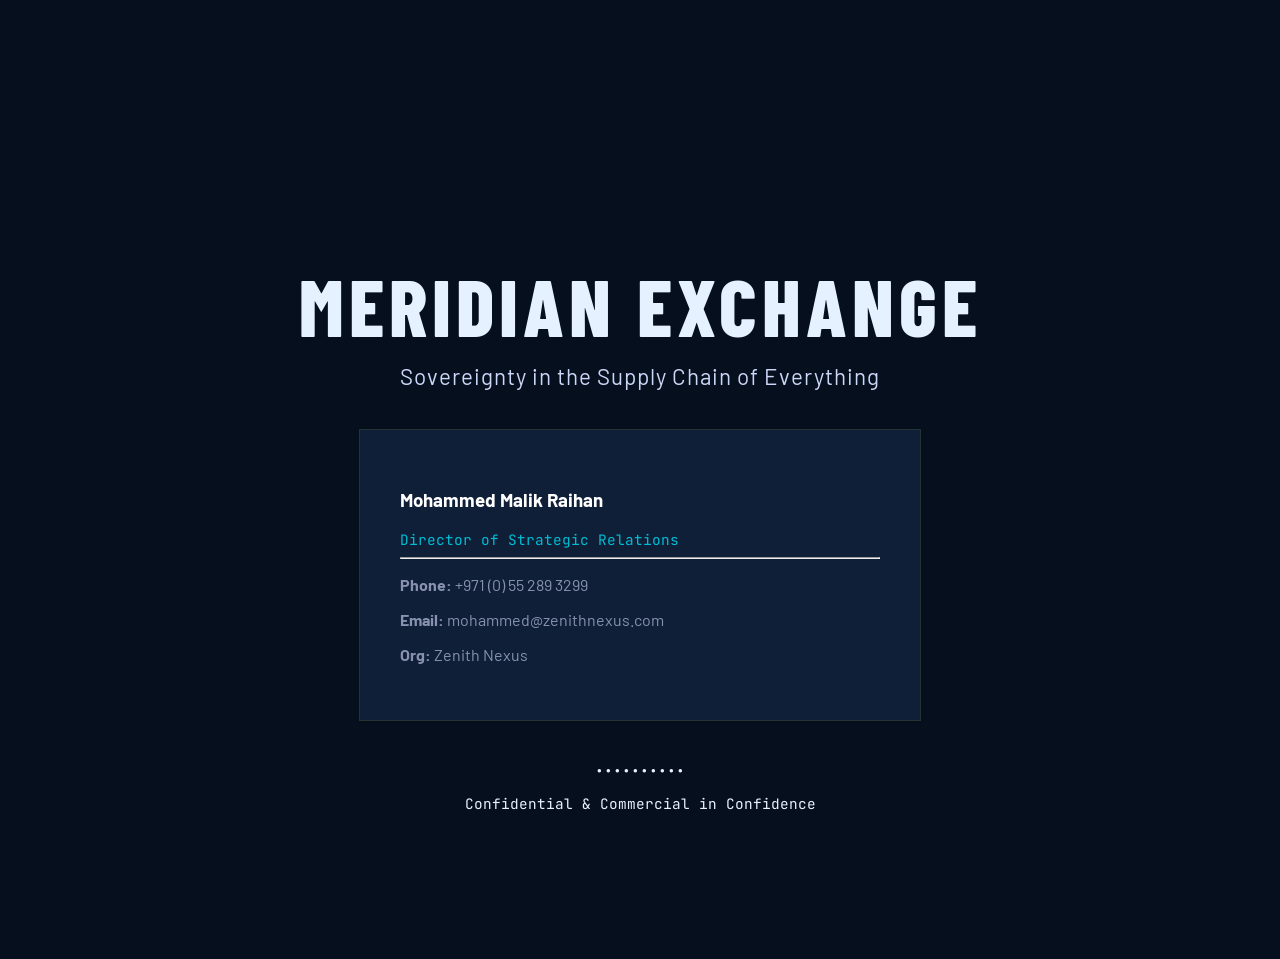
==== commit 2189ef3e: "Update index.html" ====
--- a/index.html
+++ b/index.html
@@ -366,17 +366,35 @@
 
     <section id="sponsorship" class="page section-padding">
         <div class="container reveal">
-            <h2>Why Sponsor or Speak</h2>
+            <h2>Why Sponsor</h2>
             <div class="sponsor-grid">
-                <div class="sponsor-card card-hover"><h3>Policy Access</h3><p class="font-muted">Direct dialogue with ministerial-level decision makers shaping future regulation.</p></div>
-                <div class="sponsor-card card-hover"><h3>Thought Leadership</h3><p class="font-muted">Position your experts as key voices in the transition to sovereign infrastructure.</p></div>
-                <div class="sponsor-card card-hover"><h3>Brand Position</h3><p class="font-muted">Align with a high-prestige, invitation-only government summit.</p></div>
-                <div class="sponsor-card card-hover"><h3>Bilateral Relations</h3><p class="font-muted">Facilitate introductions between state actors and your key regional clients.</p></div>
-                <div class="sponsor-card card-hover"><h3>Working Groups</h3><p class="font-muted">Secure a seat on post-event policy working groups for 12 months.</p></div>
-                <div class="sponsor-card card-hover"><h3>Category Exclusivity</h3><p class="font-muted">Ensure your brand is the sole representative for your technology vertical.</p></div>
+                <div class="sponsor-card card-hover">
+                    <h3>Help Shape the Rules</h3>
+                    <p class="font-muted">Work with leaders to create the new technical standards for data security.</p>
+                </div>
+                <div class="sponsor-card card-hover">
+                    <h3>Become a Trusted Partner</h3>
+                    <p class="font-muted">Move from being a simple vendor to a go-to expert for national security.</p>
+                </div>
+                <div class="sponsor-card card-hover">
+                    <h3>Meet Key Decision-Makers</h3>
+                    <p class="font-muted">Join private meetings with the ministers defining the 2027 agenda.</p>
+                </div>
+                <div class="sponsor-card card-hover">
+                    <h3>Direct Connections</h3>
+                    <p class="font-muted">Build high-trust relationships with government officials to speed up partnerships.</p>
+                </div>
+                <div class="sponsor-card card-hover">
+                    <h3>Stay Involved All Year</h3>
+                    <p class="font-muted">Get a seat on our expert committees for 12 months after the event.</p>
+                </div>
+                <div class="sponsor-card card-hover">
+                    <h3>Stand Out in Your Field</h3>
+                    <p class="font-muted">You will be the only company representing your specific technology.</p>
+                </div>
             </div>
             <div class="cta-banner font-condensed">
-                CONTACT US TO DISCUSS SPEAKING OPPORTUNITIES
+                CONTACT US TO DISCUSS SPONSORSHIP
             </div>
         </div>
     </section>
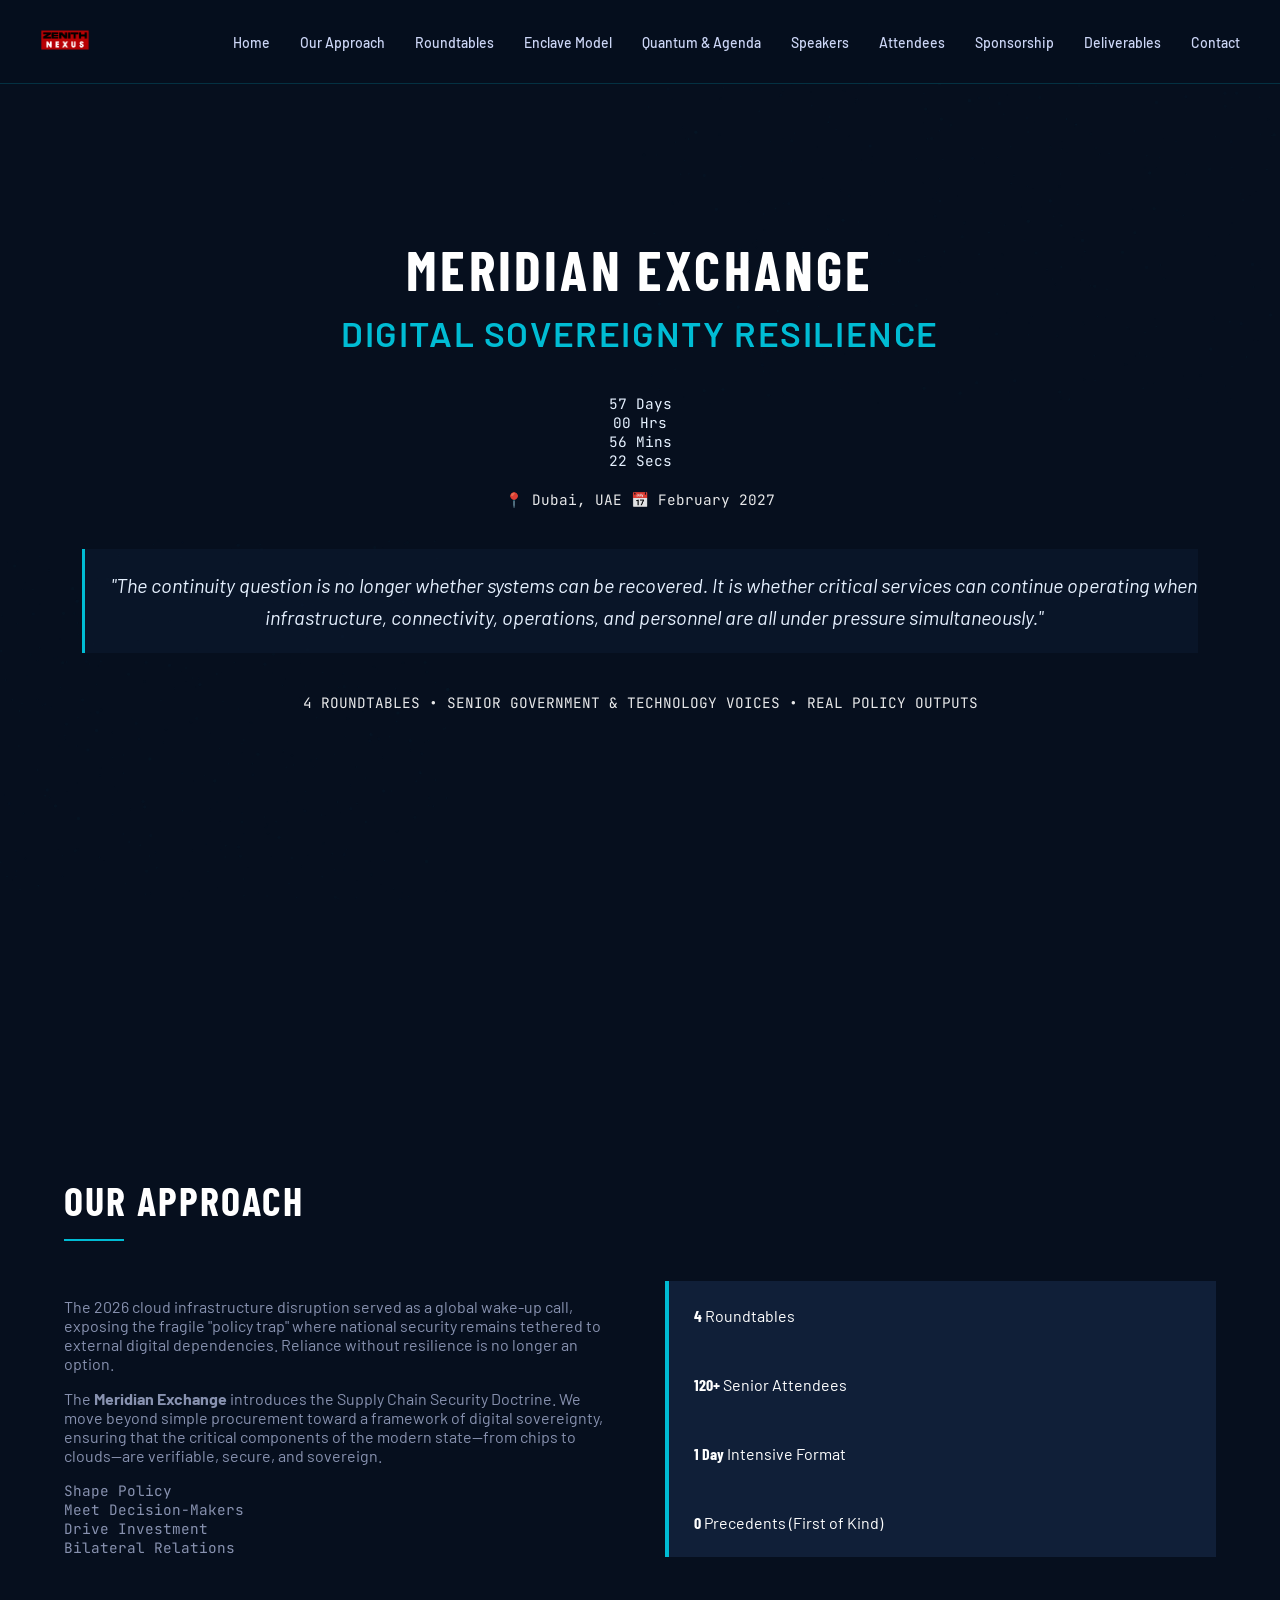
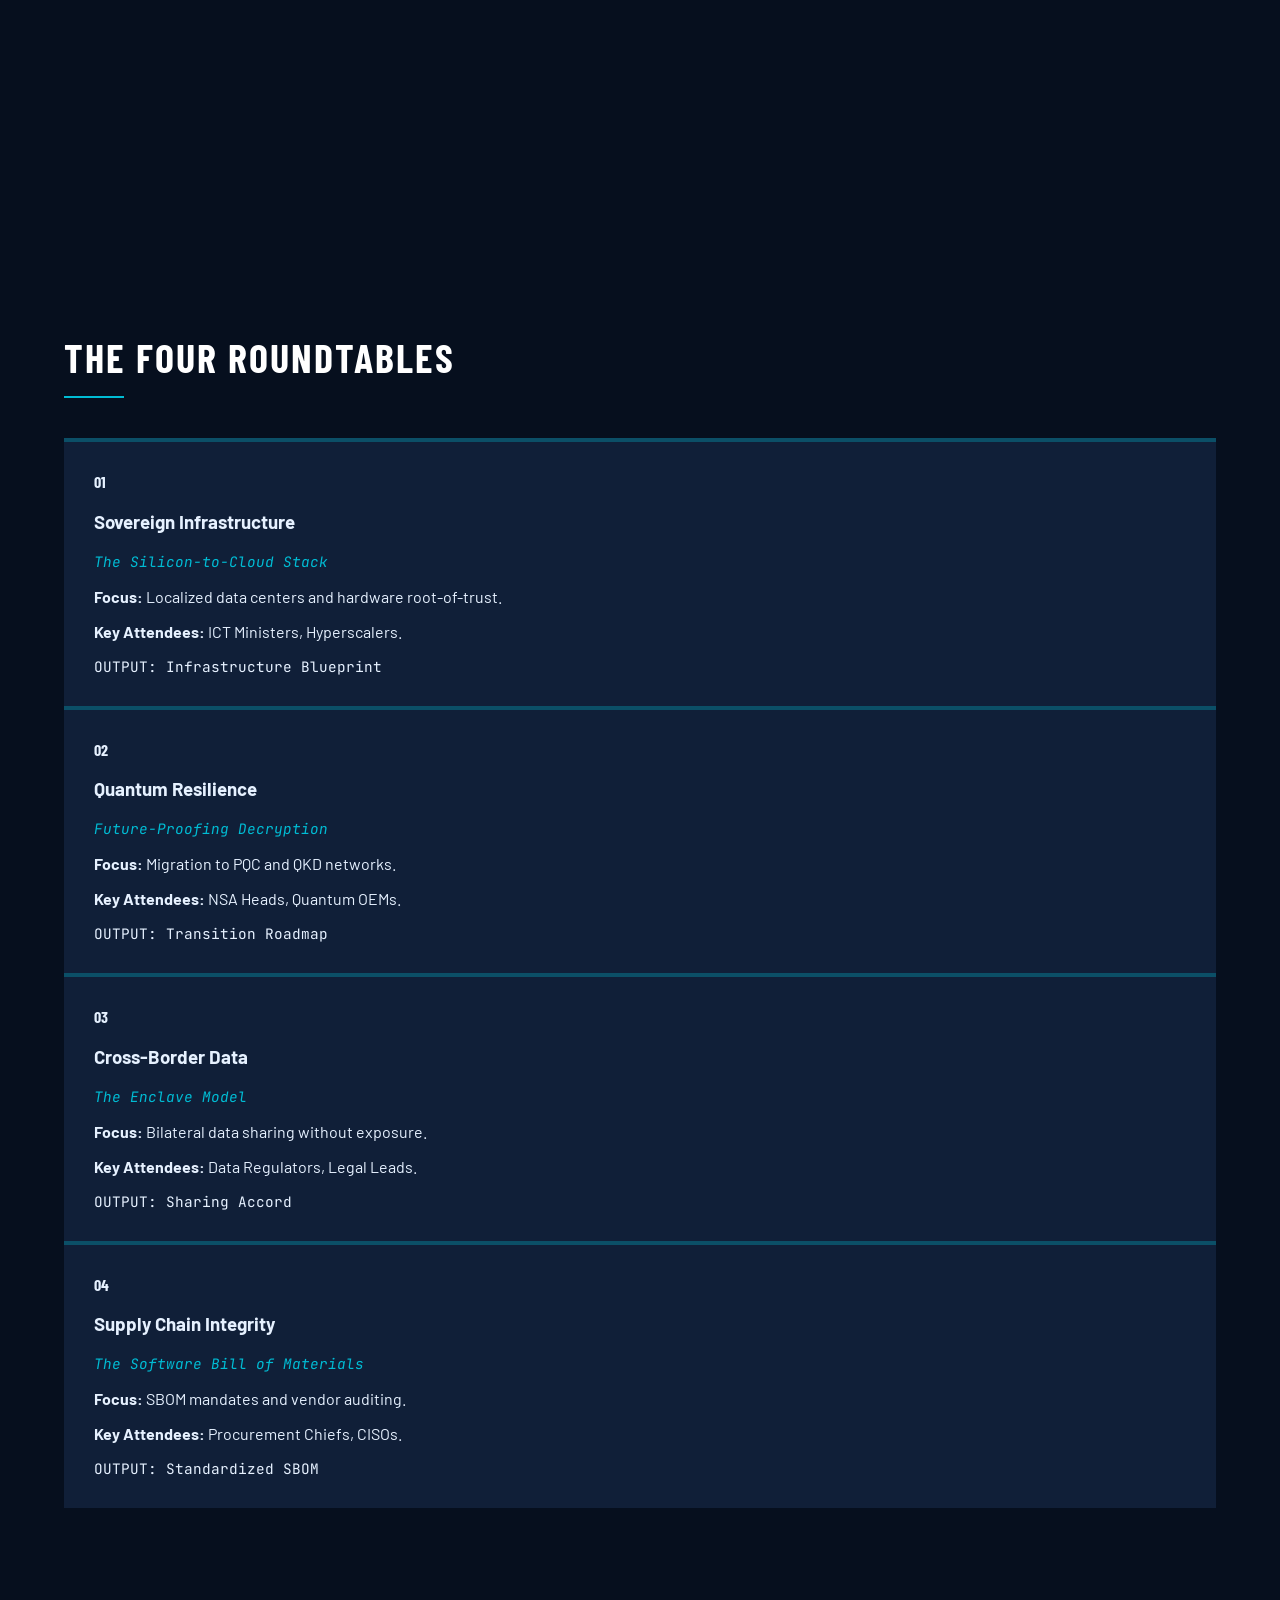
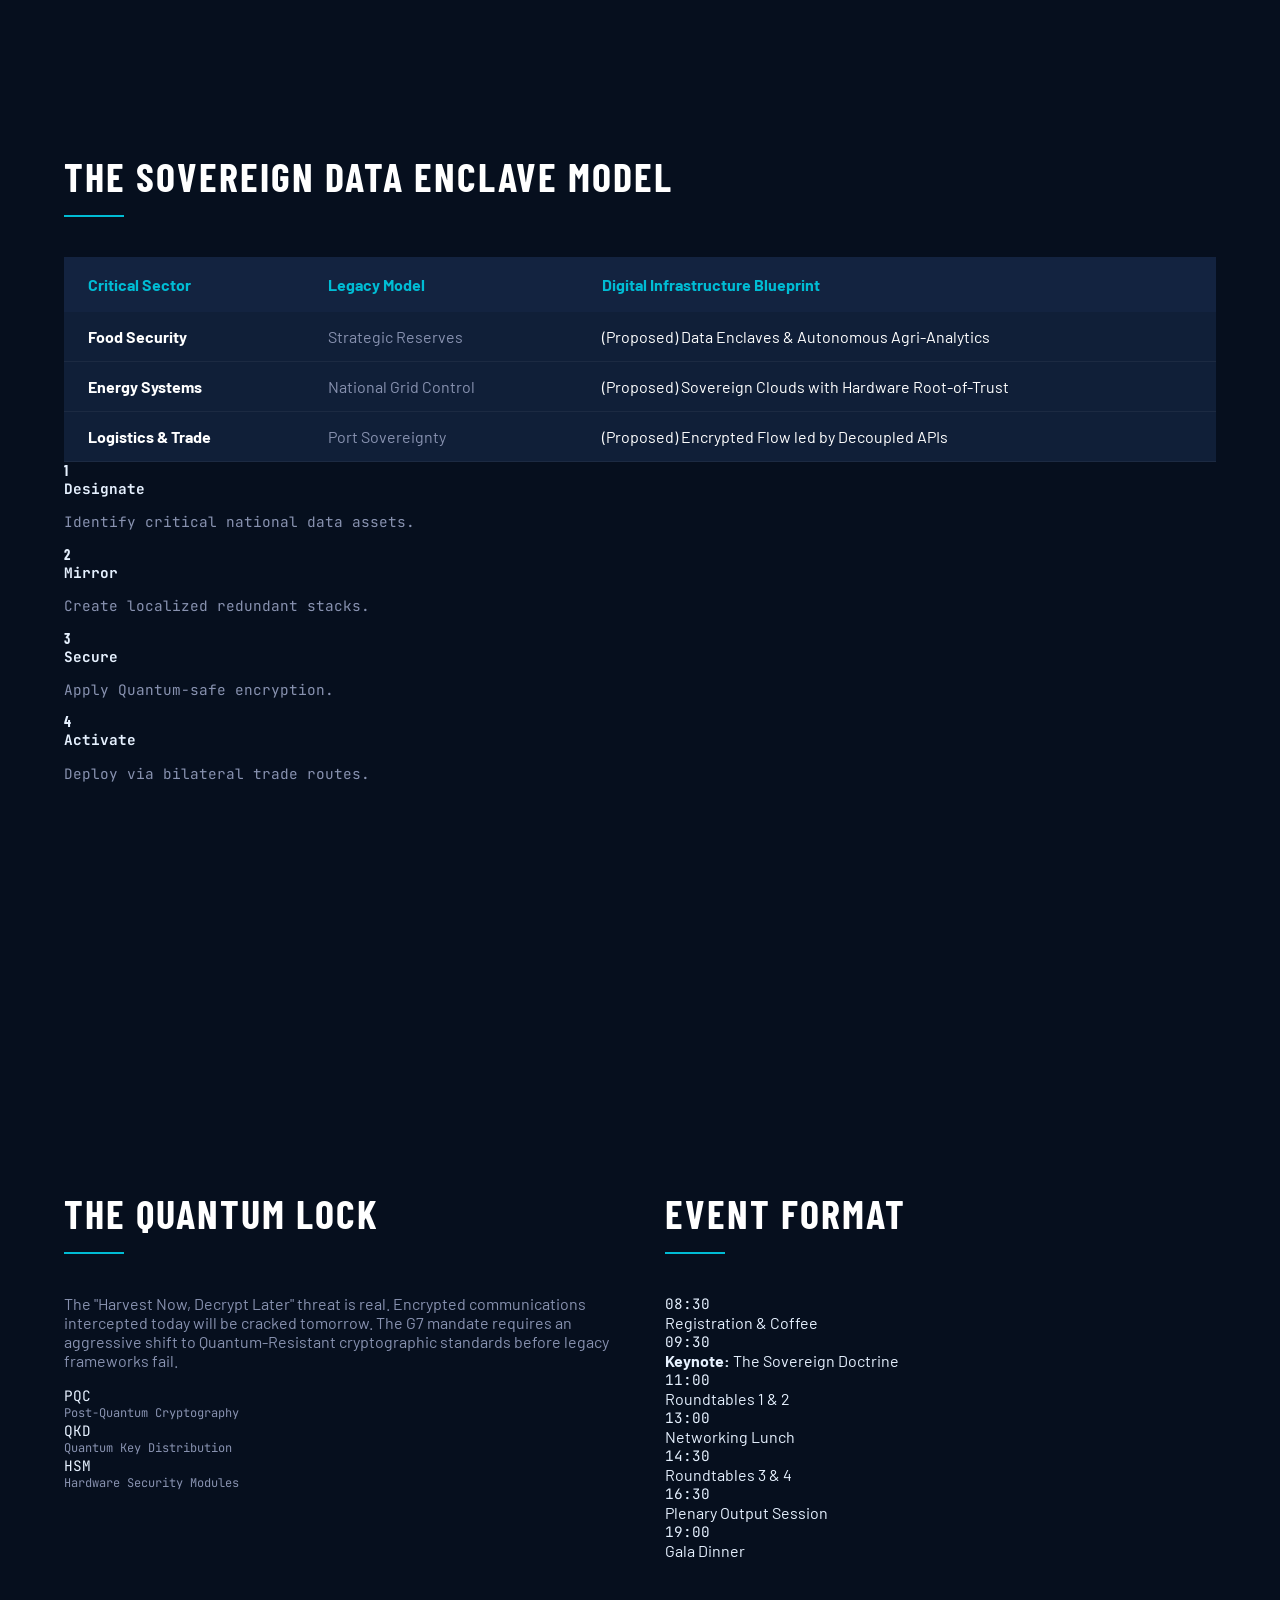
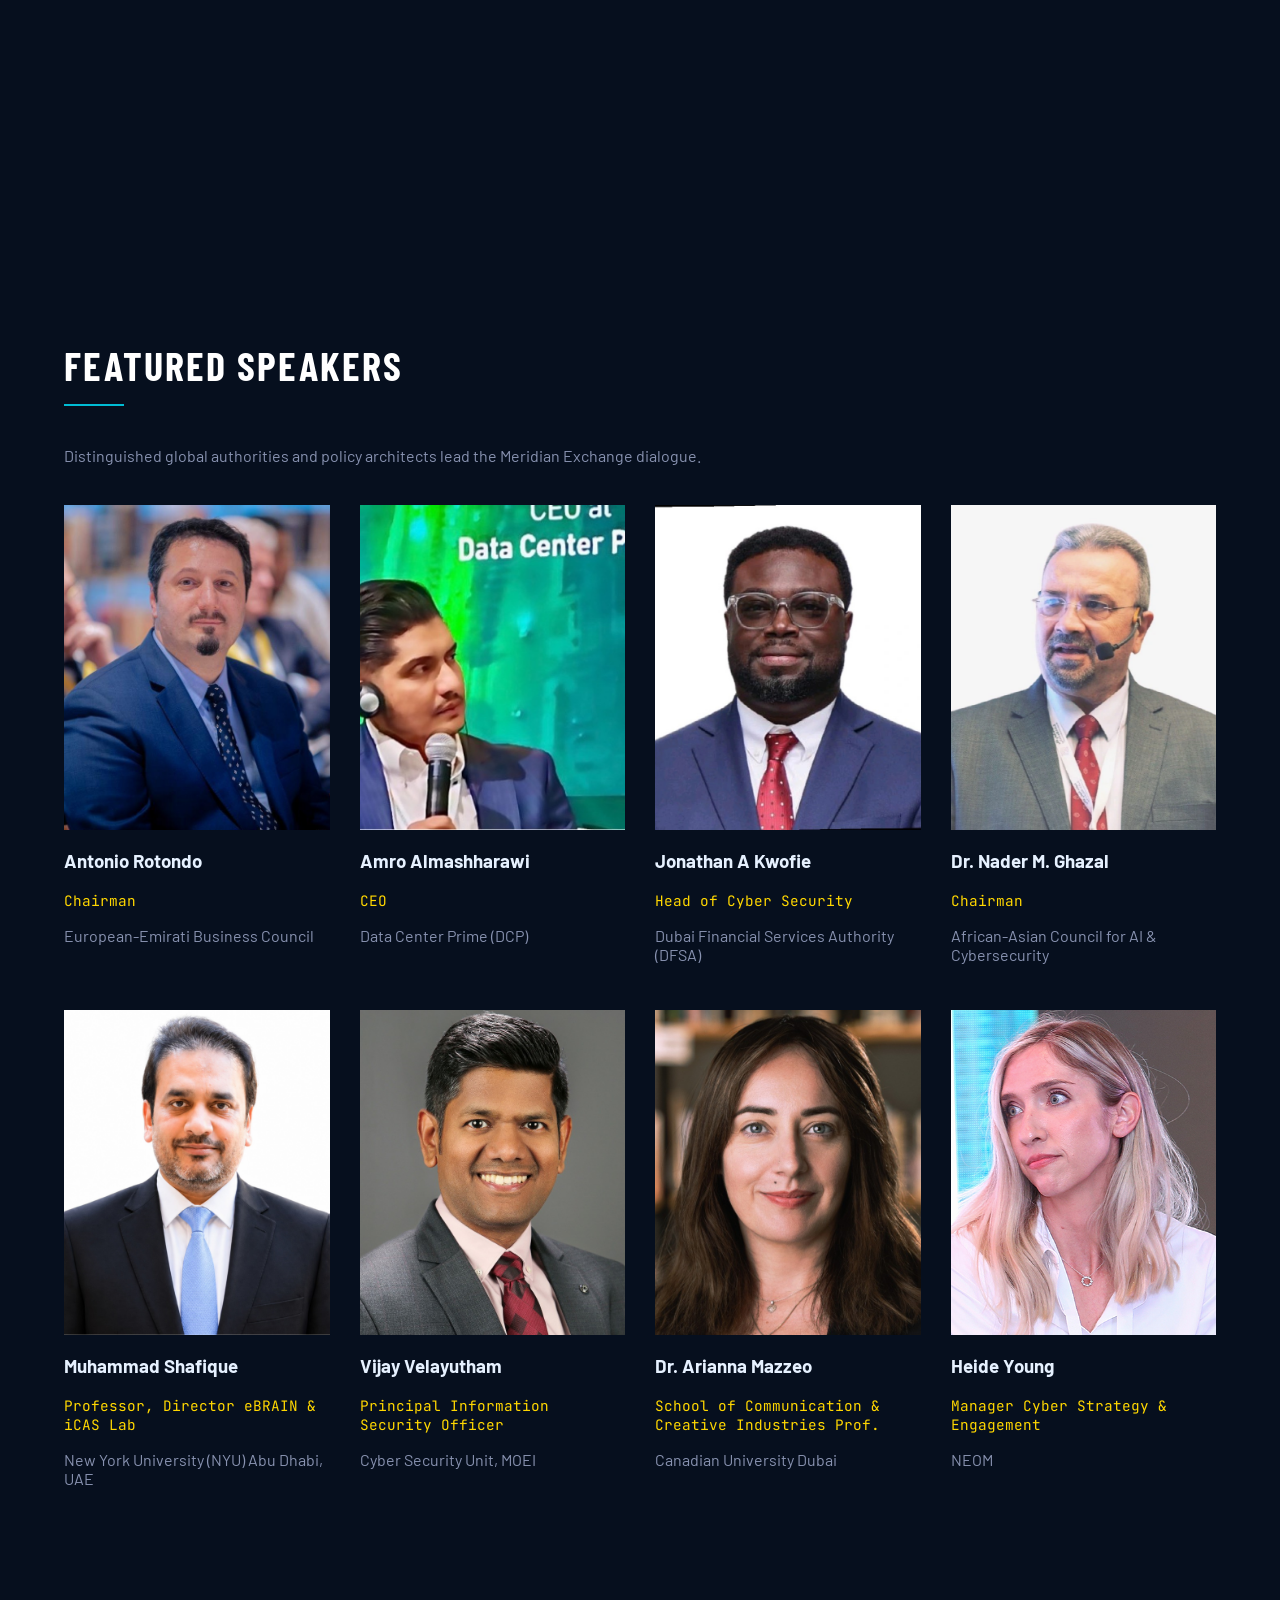
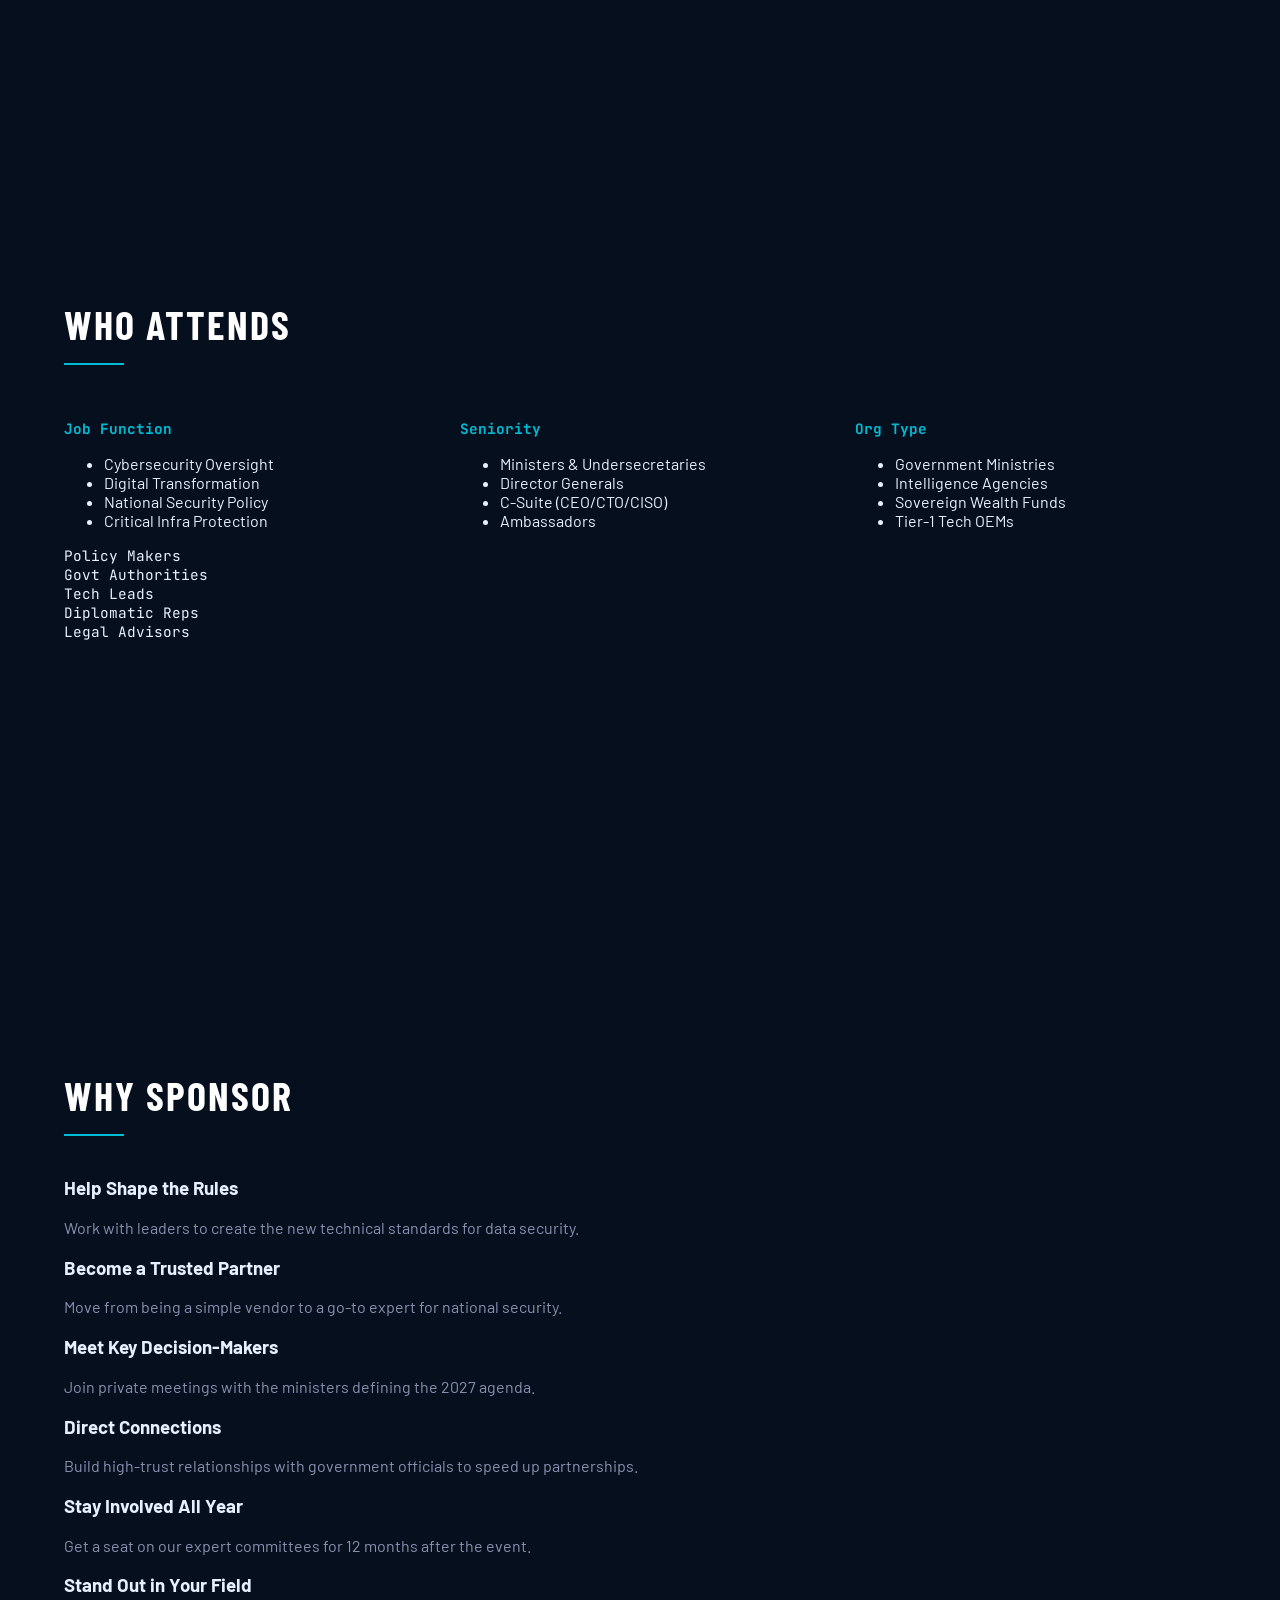
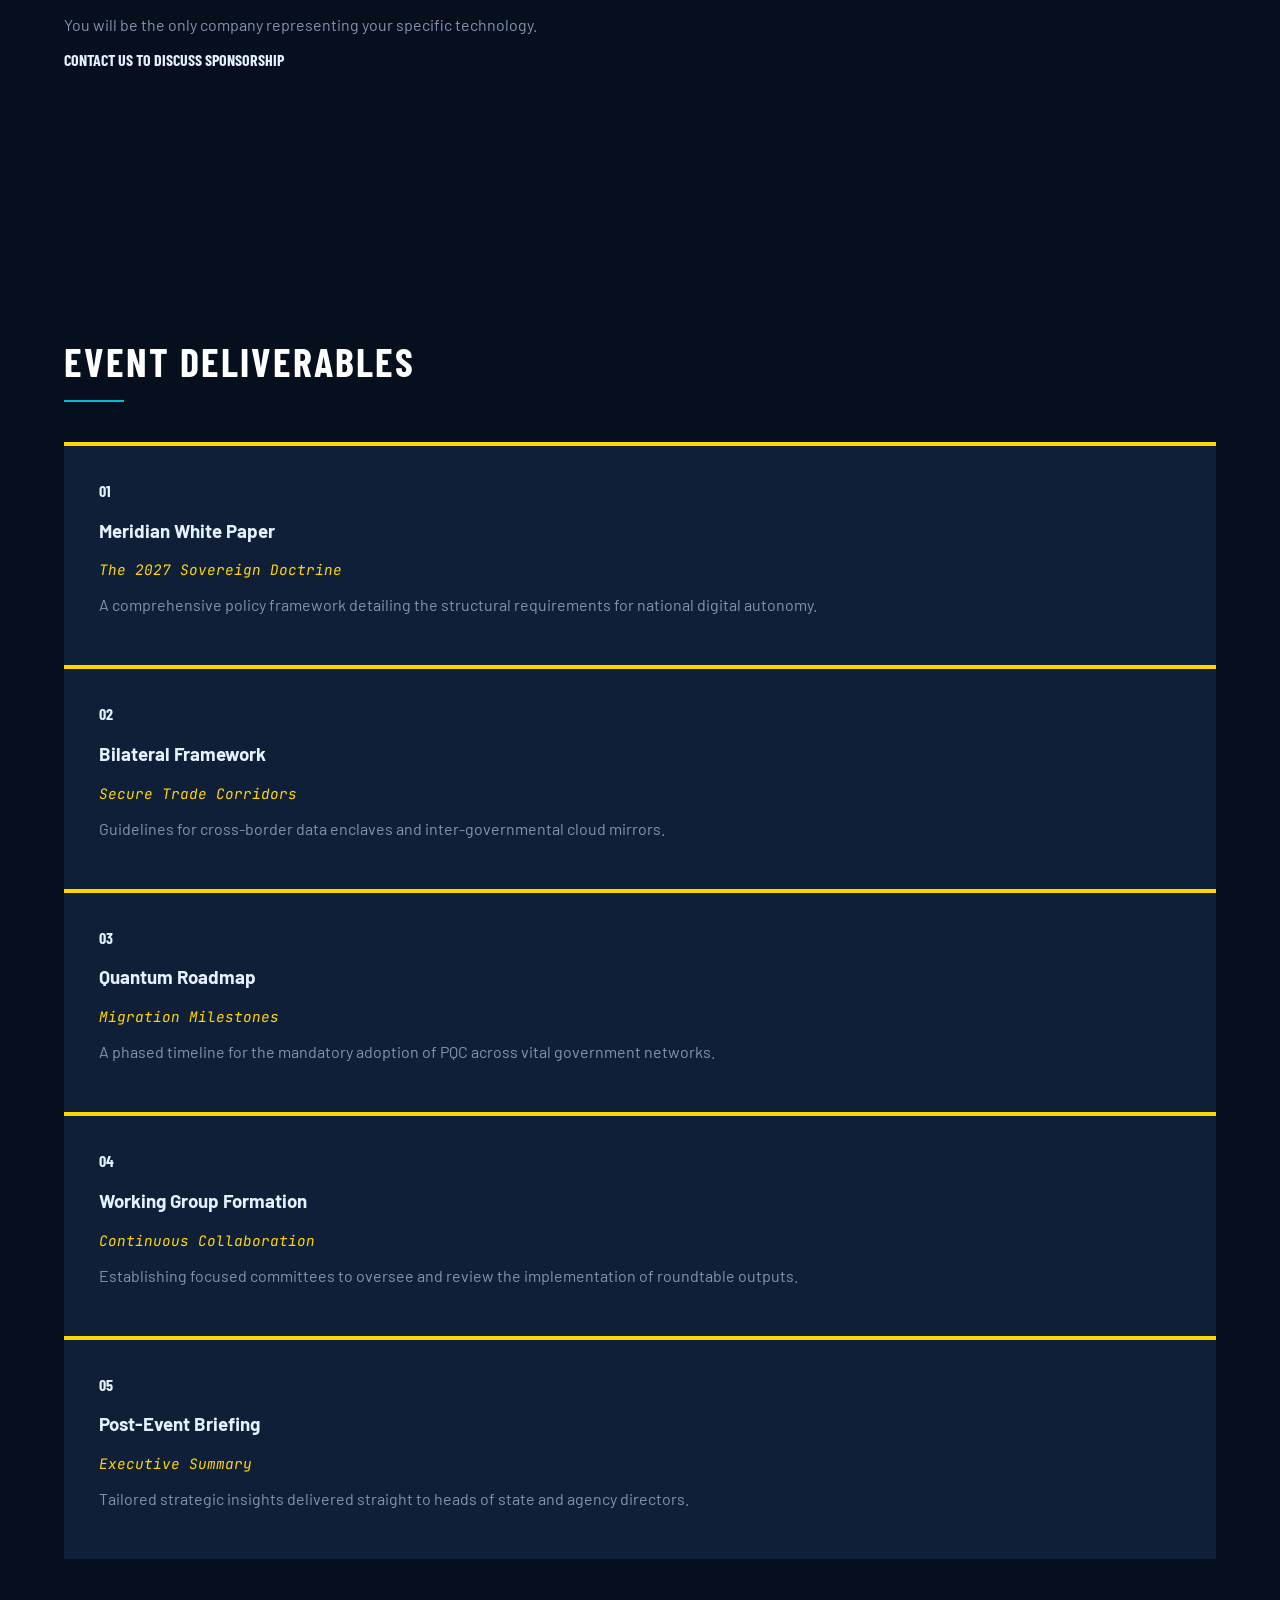
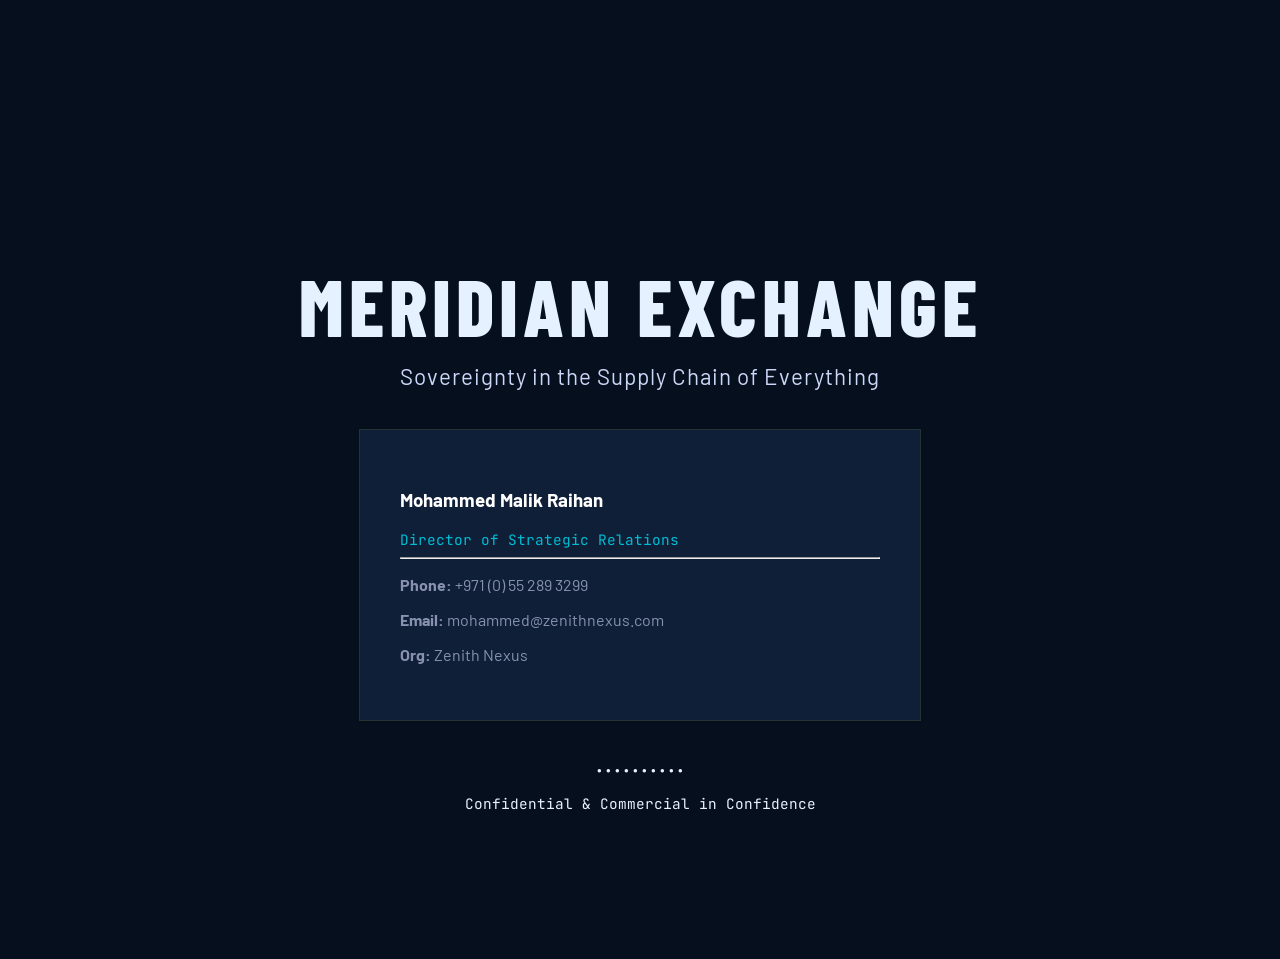
==== commit c81535b6: "Update index.html" ====
--- a/index.html
+++ b/index.html
@@ -40,7 +40,27 @@
         <div class="container relative-z reveal">
             <h1 class="fade-in">MERIDIAN EXCHANGE</h1>
             <p class="subtitle">Digital Sovereignty Resilience</p>
-            <div class="meta-info font-mono">
+            
+            <div id="countdown" class="countdown-container font-mono">
+                <div class="time-block">
+                    <span id="days" class="number">00</span>
+                    <span class="label">Days</span>
+                </div>
+                <div class="time-block">
+                    <span id="hours" class="number">00</span>
+                    <span class="label">Hrs</span>
+                </div>
+                <div class="time-block">
+                    <span id="minutes" class="number">00</span>
+                    <span class="label">Mins</span>
+                </div>
+                <div class="time-block">
+                    <span id="seconds" class="number">00</span>
+                    <span class="label">Secs</span>
+                </div>
+            </div>
+
+            <div class="meta-info font-mono" style="margin-top: 20px;">
                 <span>📍 Dubai, UAE</span>
                 <span>📅 February 2027</span>
             </div>
@@ -60,7 +80,6 @@
                 <div class="col font-muted">
                     <p>The 2026 cloud infrastructure disruption served as a global wake-up call, exposing the fragile "policy trap" where national security remains tethered to external digital dependencies. Reliance without resilience is no longer an option.</p>
                     <p>The <strong>Meridian Exchange</strong> introduces the Supply Chain Security Doctrine. We move beyond simple procurement toward a framework of digital sovereignty, ensuring that the critical components of the modern state—from chips to clouds—are verifiable, secure, and sovereign.</p>
-                    
                     <div class="icon-grid font-mono">
                         <div class="icon-box">Shape Policy</div>
                         <div class="icon-box">Meet Decision-Makers</div>
@@ -149,7 +168,6 @@
                     </tbody>
                 </table>
             </div>
-
             <div class="flow-container font-mono">
                 <div class="flow-step">
                     <div class="step-num font-condensed">1</div>
@@ -205,7 +223,6 @@
         <div class="container reveal">
             <h2>Featured Speakers</h2>
             <p class="font-muted subtitle-margin">Distinguished global authorities and policy architects lead the Meridian Exchange dialogue.</p>
-            
             <div class="speaker-grid">
                 <div class="speaker-card card-hover">
                     <a href="https://www.linkedin.com/in/antonio-rotondo-eebc-europeanemiratibusinesscouncil-ccirc-chamberofcommerce" target="_blank" rel="noopener noreferrer" class="speaker-link">
@@ -220,7 +237,6 @@
                         <p class="speaker-company font-muted">European-Emirati Business Council</p>
                     </div>
                 </div>
-
                 <div class="speaker-card card-hover">
                     <a href="https://www.linkedin.com/in/amrocoffeeman" target="_blank" rel="noopener noreferrer" class="speaker-link">
                         <div class="speaker-img-container">
@@ -234,7 +250,6 @@
                         <p class="speaker-company font-muted">Data Center Prime (DCP)</p>
                     </div>
                 </div>
-
                 <div class="speaker-card card-hover">
                     <a href="https://www.linkedin.com/in/jonathan-a-kwofie-25aa2414" target="_blank" rel="noopener noreferrer" class="speaker-link">
                         <div class="speaker-img-container">
@@ -248,7 +263,6 @@
                         <p class="speaker-company font-muted">Dubai Financial Services Authority (DFSA)</p>
                     </div>
                 </div>
-
                 <div class="speaker-card card-hover">
                     <a href="https://www.linkedin.com/in/drnaderghazal" target="_blank" rel="noopener noreferrer" class="speaker-link">
                         <div class="speaker-img-container">
@@ -262,7 +276,6 @@
                         <p class="speaker-company font-muted">African-Asian Council for AI & Cybersecurity</p>
                     </div>
                 </div>
-
                 <div class="speaker-card card-hover">
                     <a href="https://www.linkedin.com/in/muhammadshafiq" target="_blank" rel="noopener noreferrer" class="speaker-link">
                         <div class="speaker-img-container">
@@ -276,7 +289,6 @@
                         <p class="speaker-company font-muted">New York University (NYU) Abu Dhabi, UAE</p>
                     </div>
                 </div>
-
                 <div class="speaker-card card-hover">
                     <a href="https://www.linkedin.com/in/v4vijay" target="_blank" rel="noopener noreferrer" class="speaker-link">
                         <div class="speaker-img-container">
@@ -290,7 +302,6 @@
                         <p class="speaker-company font-muted">Cyber Security Unit, MOEI</p>
                     </div>
                 </div>
-
                 <div class="speaker-card card-hover">
                     <a href="https://www.linkedin.com/in/arimazzeoinnovation" target="_blank" rel="noopener noreferrer" class="speaker-link">
                         <div class="speaker-img-container">
@@ -304,7 +315,6 @@
                         <p class="speaker-company font-muted">Canadian University Dubai</p>
                     </div>
                 </div>
-
                 <div class="speaker-card card-hover">
                     <a href="https://www.linkedin.com/in/heideyoung" target="_blank" rel="noopener noreferrer" class="speaker-link">
                         <div class="speaker-img-container">
@@ -442,7 +452,6 @@
             <h1 class="fade-in">MERIDIAN EXCHANGE</h1>
             <div class="gold-divider"></div>
             <p class="subtitle">Sovereignty in the Supply Chain of Everything</p>
-
             <div class="contact-box text-left card-hover">
                 <h3>Mohammed Malik Raihan</h3>
                 <p class="teal no-margin font-mono">Director of Strategic Relations</p>
@@ -451,12 +460,38 @@
                 <p class="font-muted"><strong>Email:</strong> mohammed@zenithnexus.com</p>
                 <p class="font-muted"><strong>Org:</strong> Zenith Nexus</p>
             </div>
-
             <div class="deco-dots font-mono">••••••••••</div>
             <p class="confidential-tag font-mono">Confidential & Commercial in Confidence</p>
         </div>
     </section>
 
+    <script>
+        // Countdown Timer Logic
+        const eventDate = new Date("February 1, 2027 00:00:00").getTime();
+
+        const timer = setInterval(() => {
+            const now = new Date().getTime();
+            const distance = eventDate - now;
+
+            const days = Math.floor(distance / (1000 * 60 * 60 * 24));
+            const hours = Math.floor((distance % (1000 * 60 * 60 * 24)) / (1000 * 60 * 60));
+            const minutes = Math.floor((distance % (1000 * 60 * 60)) / (1000 * 60));
+            const seconds = Math.floor((distance % (1000 * 60)) / 1000);
+
+            if(document.getElementById("days")) {
+                document.getElementById("days").innerText = String(days).padStart(2, '0');
+                document.getElementById("hours").innerText = String(hours).padStart(2, '0');
+                document.getElementById("minutes").innerText = String(minutes).padStart(2, '0');
+                document.getElementById("seconds").innerText = String(seconds).padStart(2, '0');
+            }
+
+            if (distance < 0) {
+                clearInterval(timer);
+                const container = document.getElementById("countdown");
+                if(container) container.innerHTML = "Event in Progress";
+            }
+        }, 1000);
+    </script>
     <script src="js/app.js"></script>
 </body>
 </html>
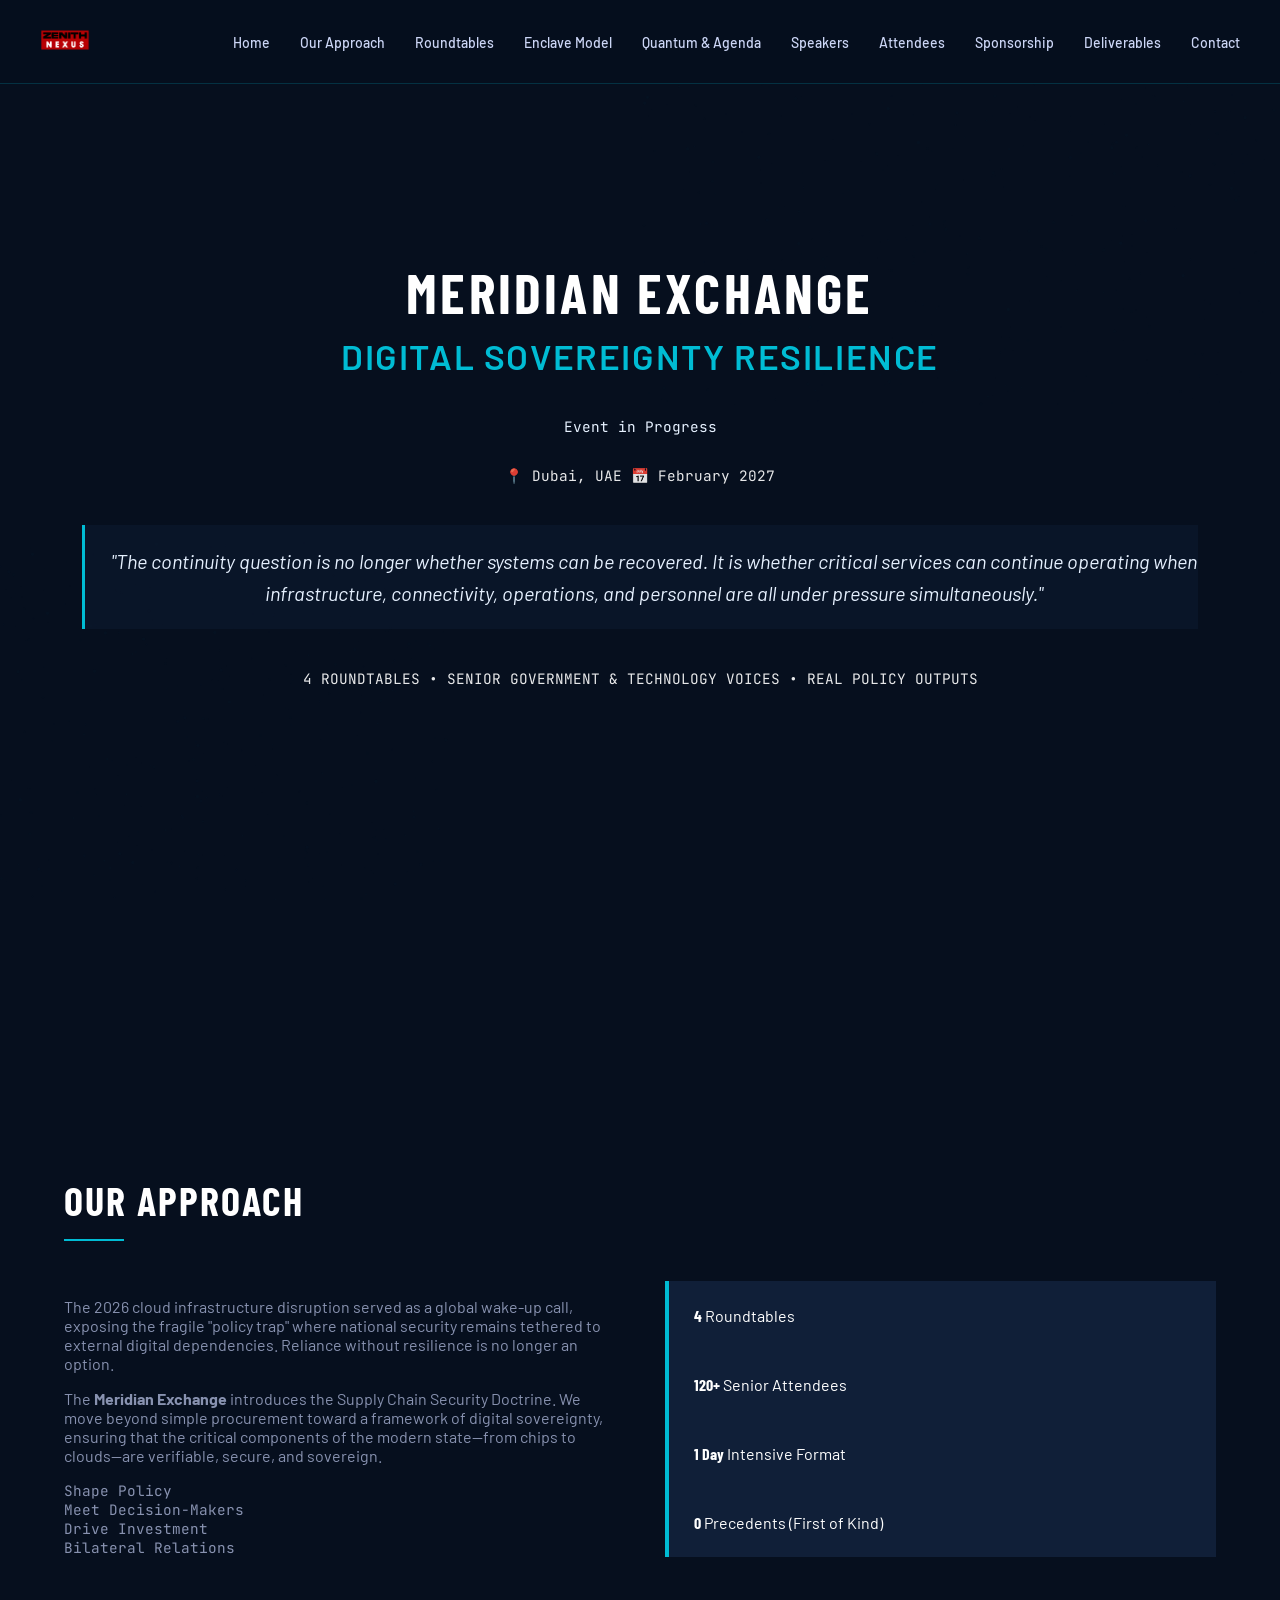
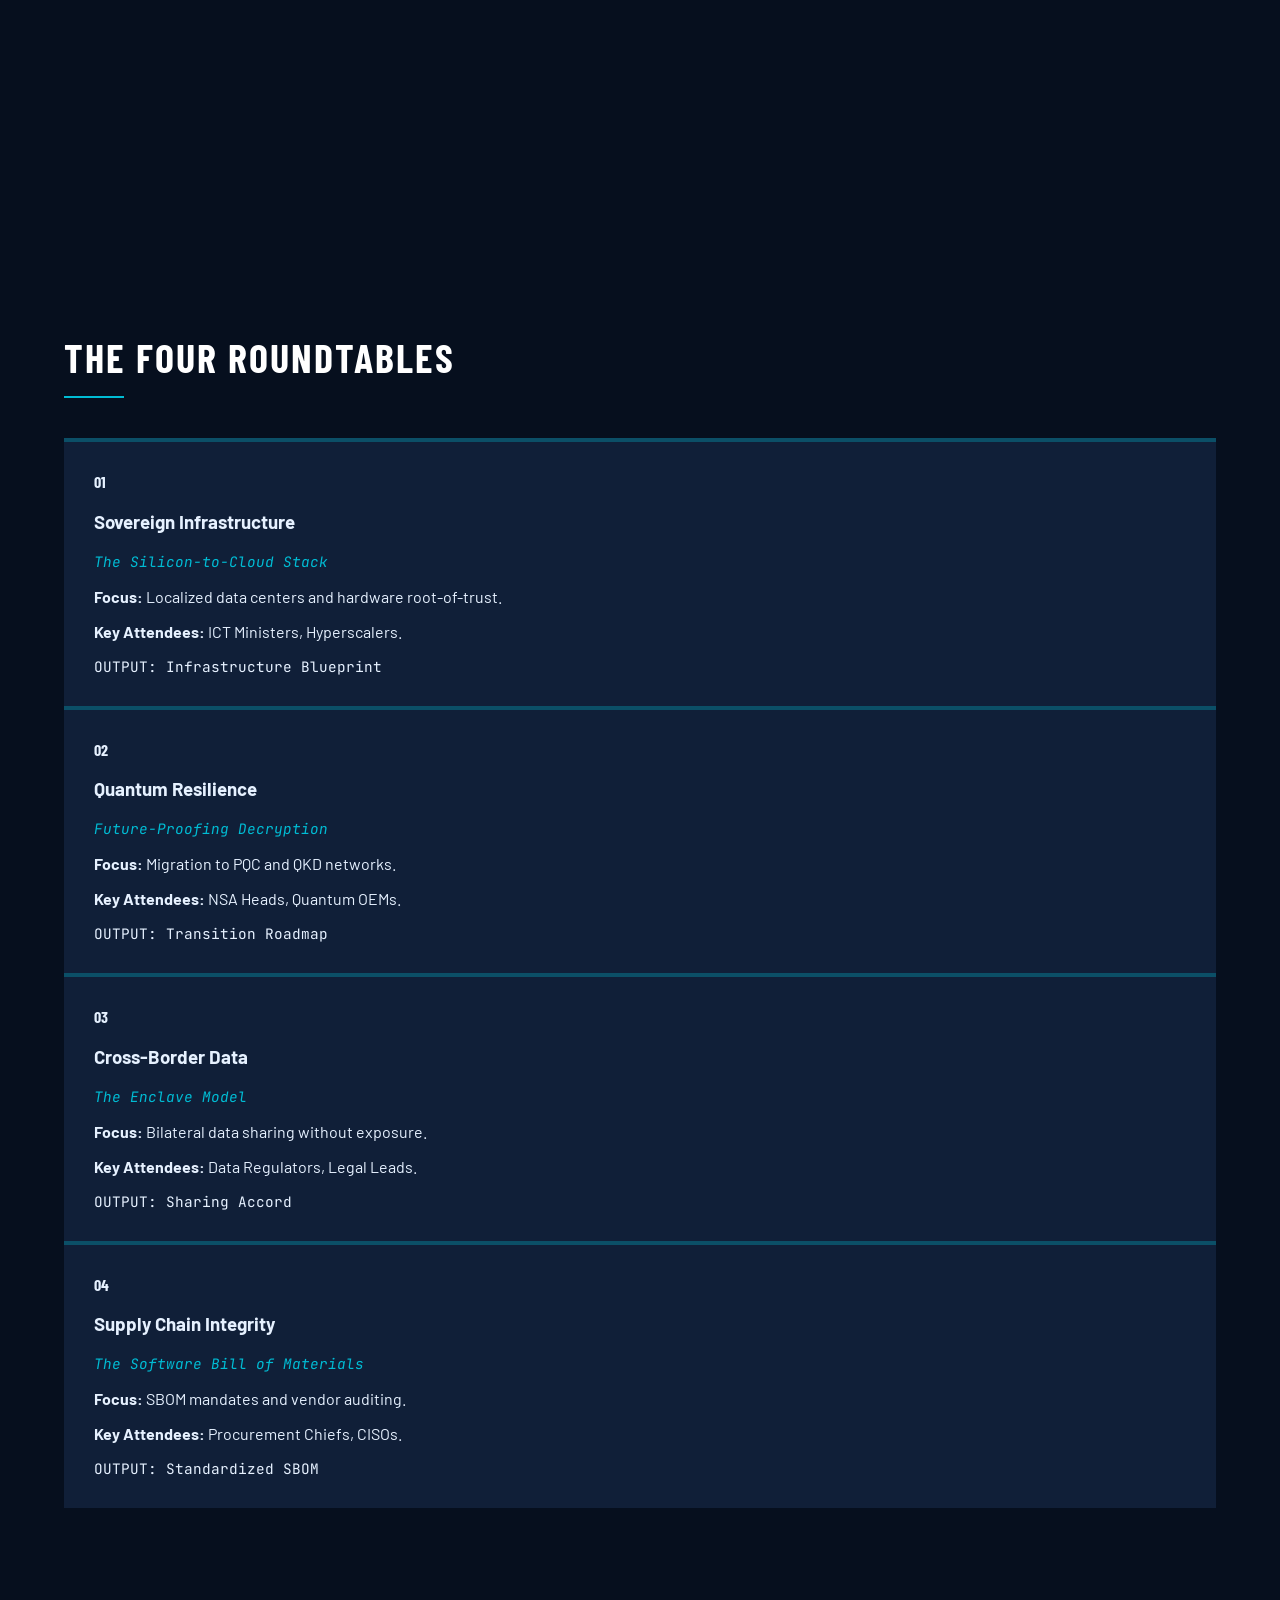
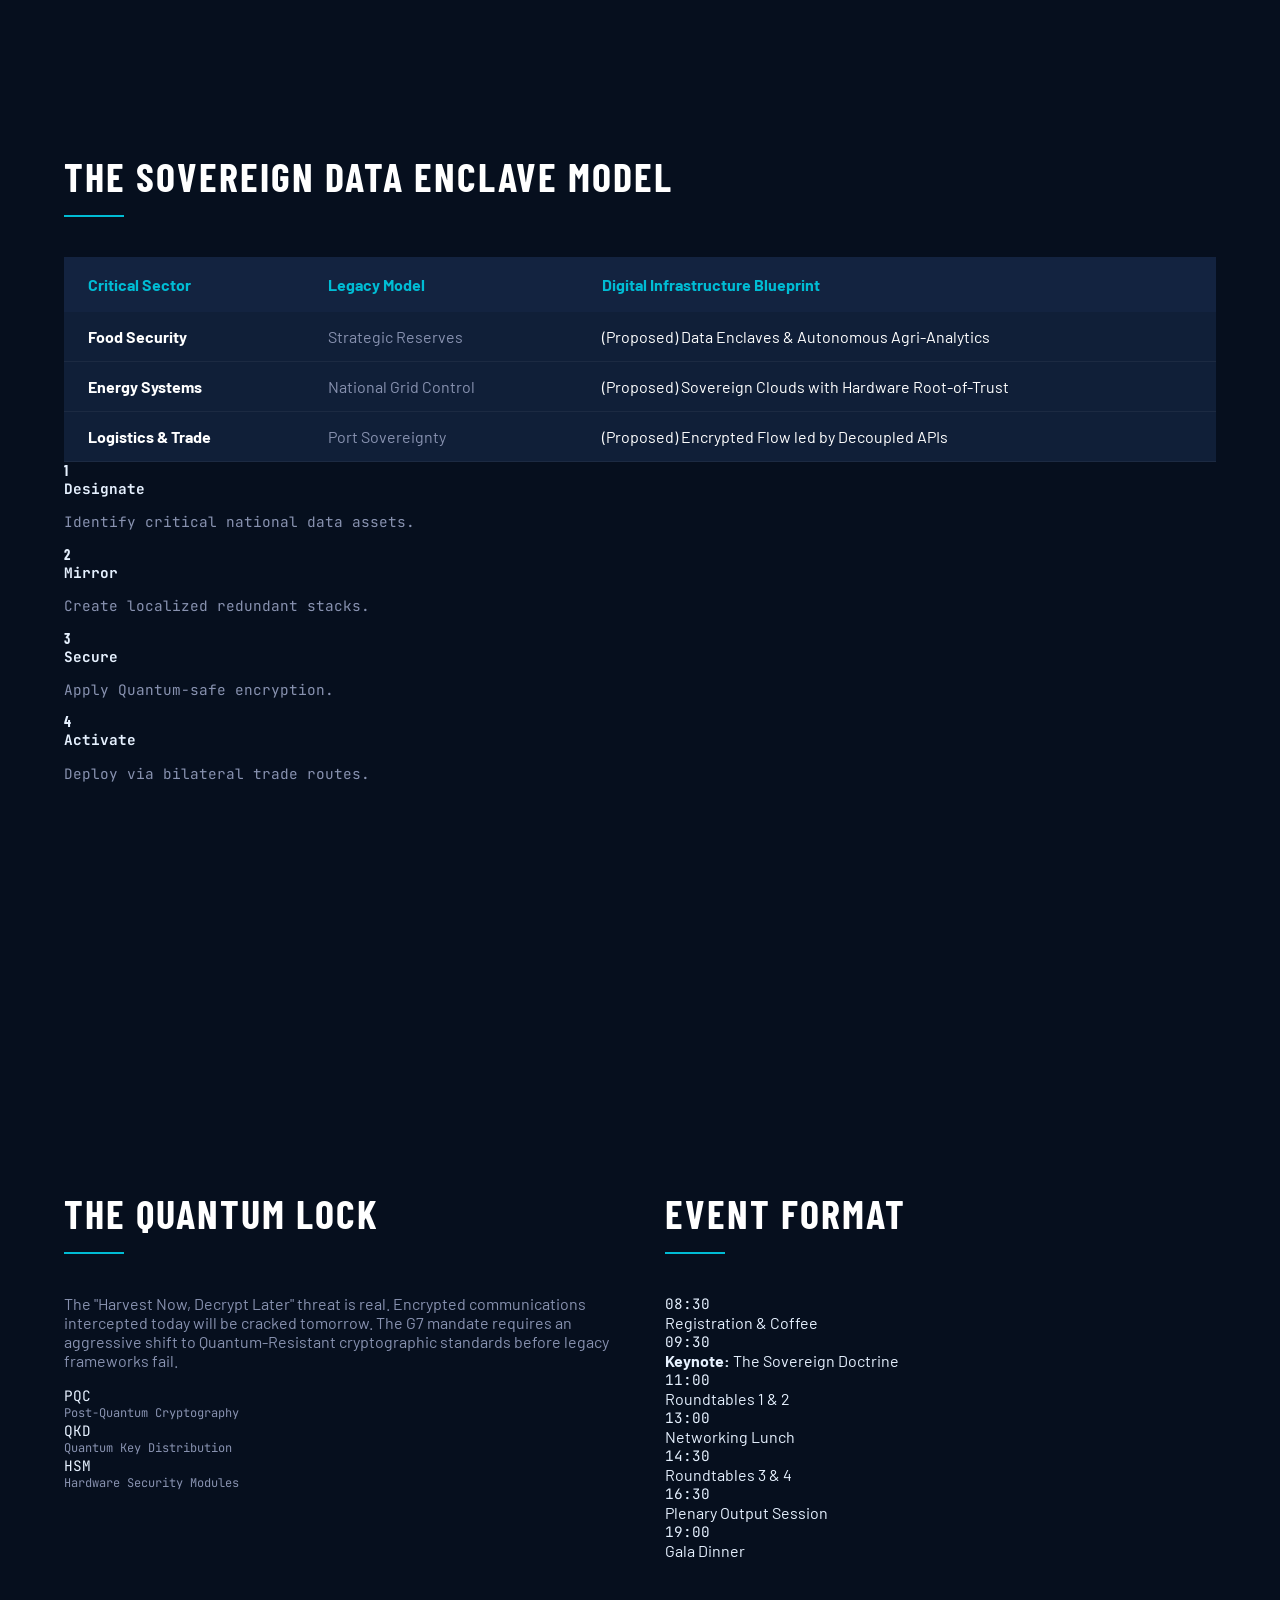
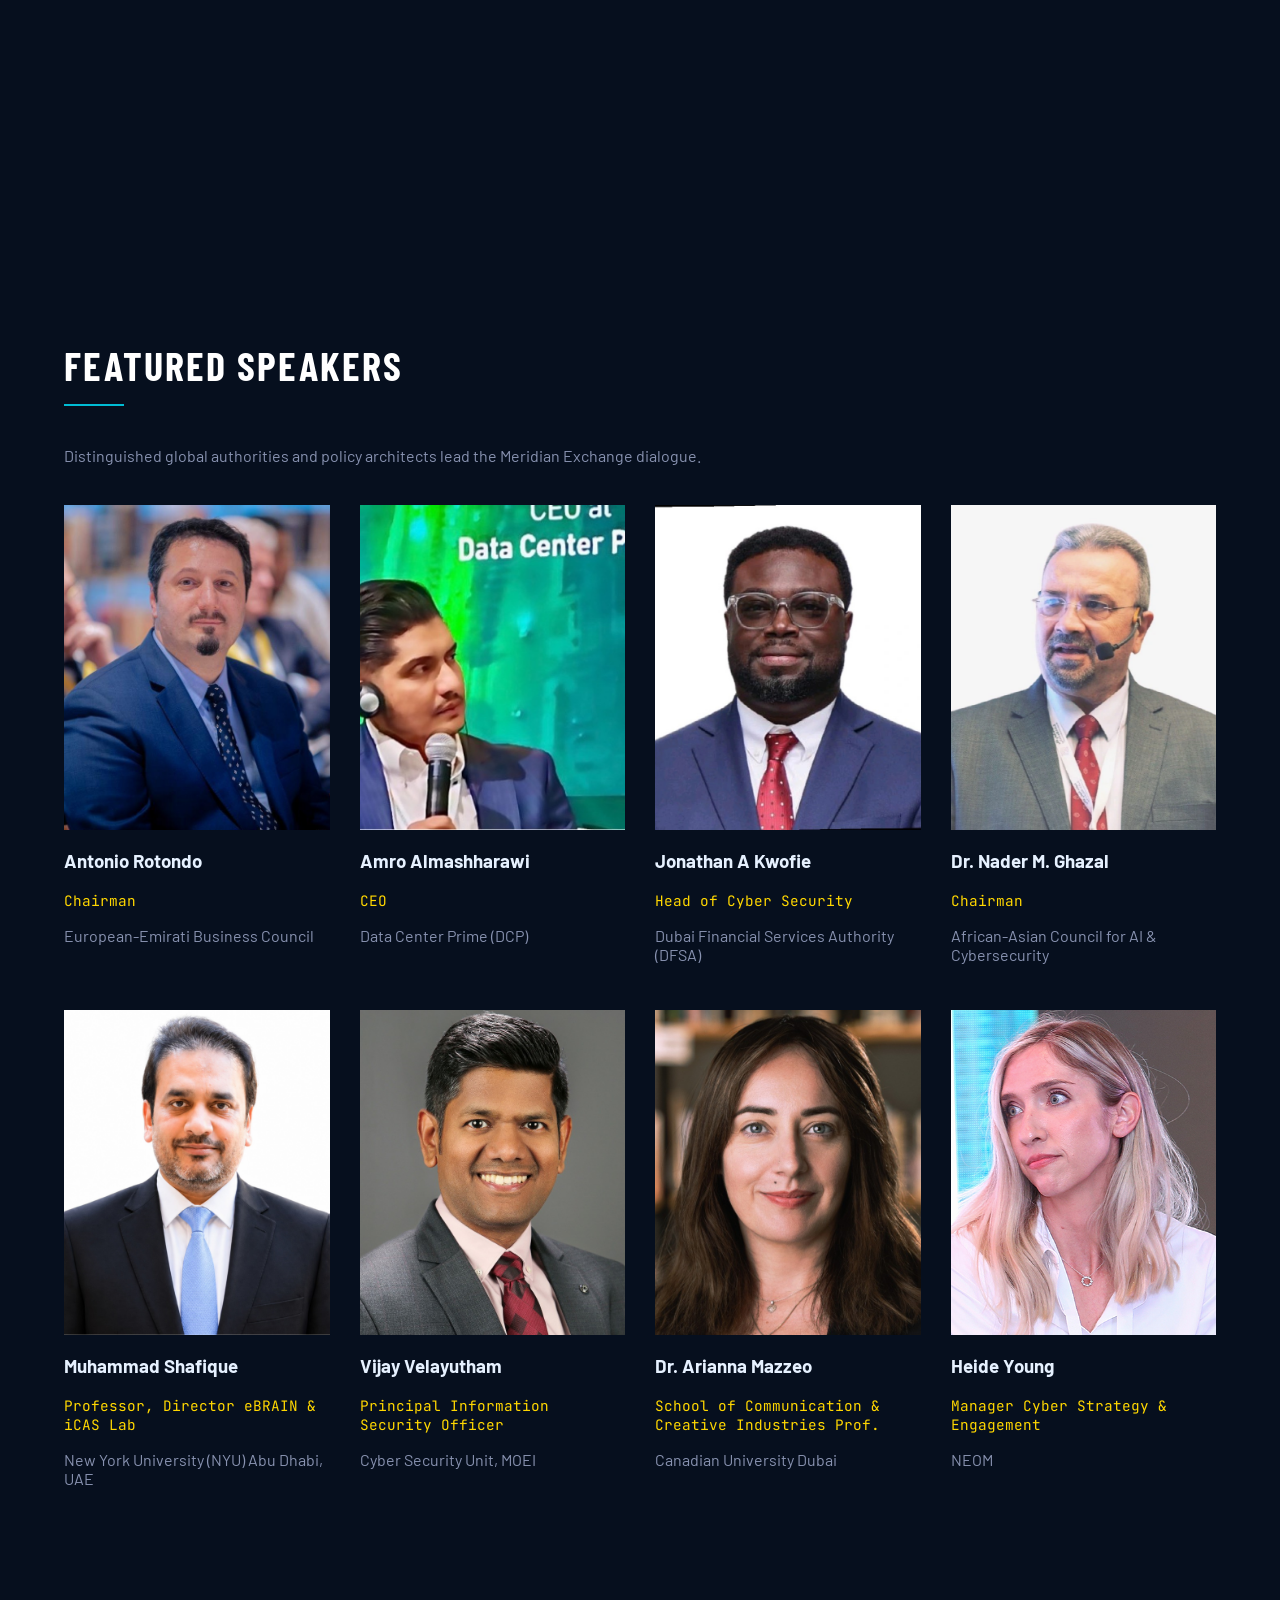
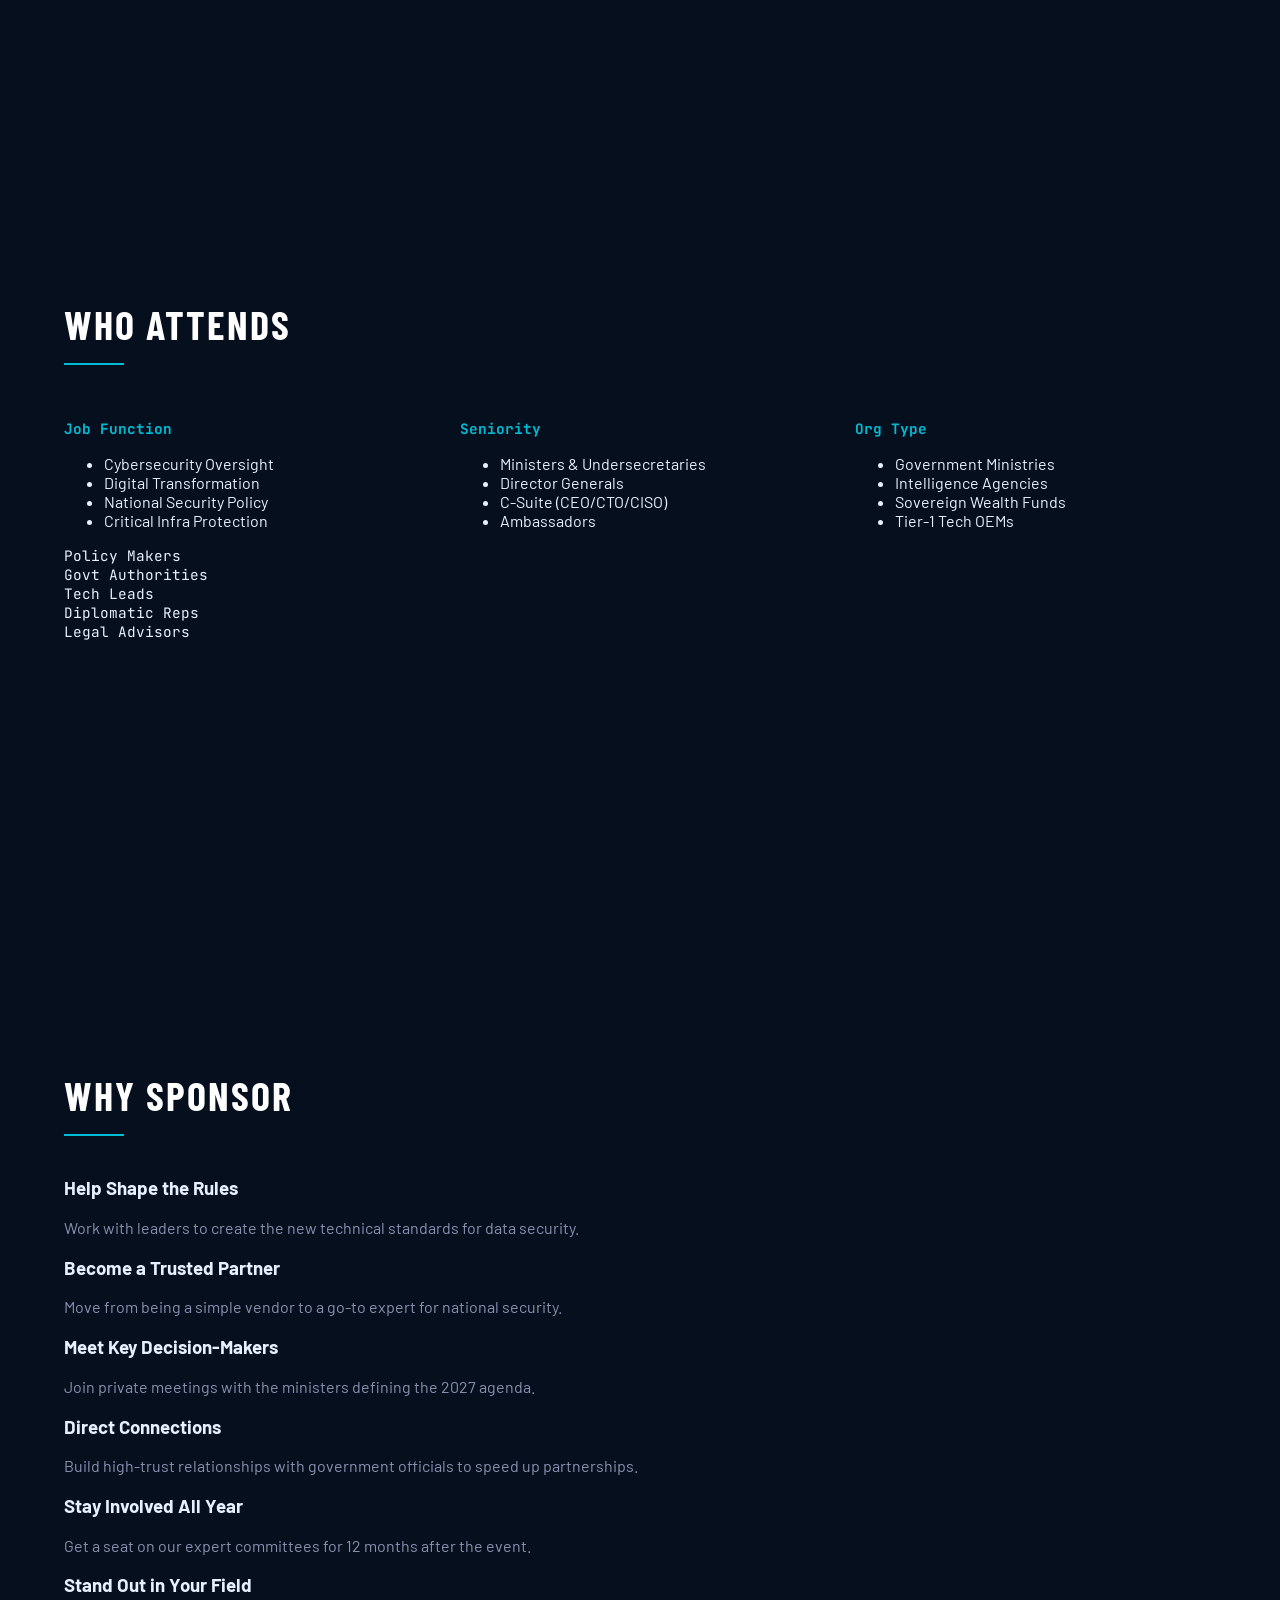
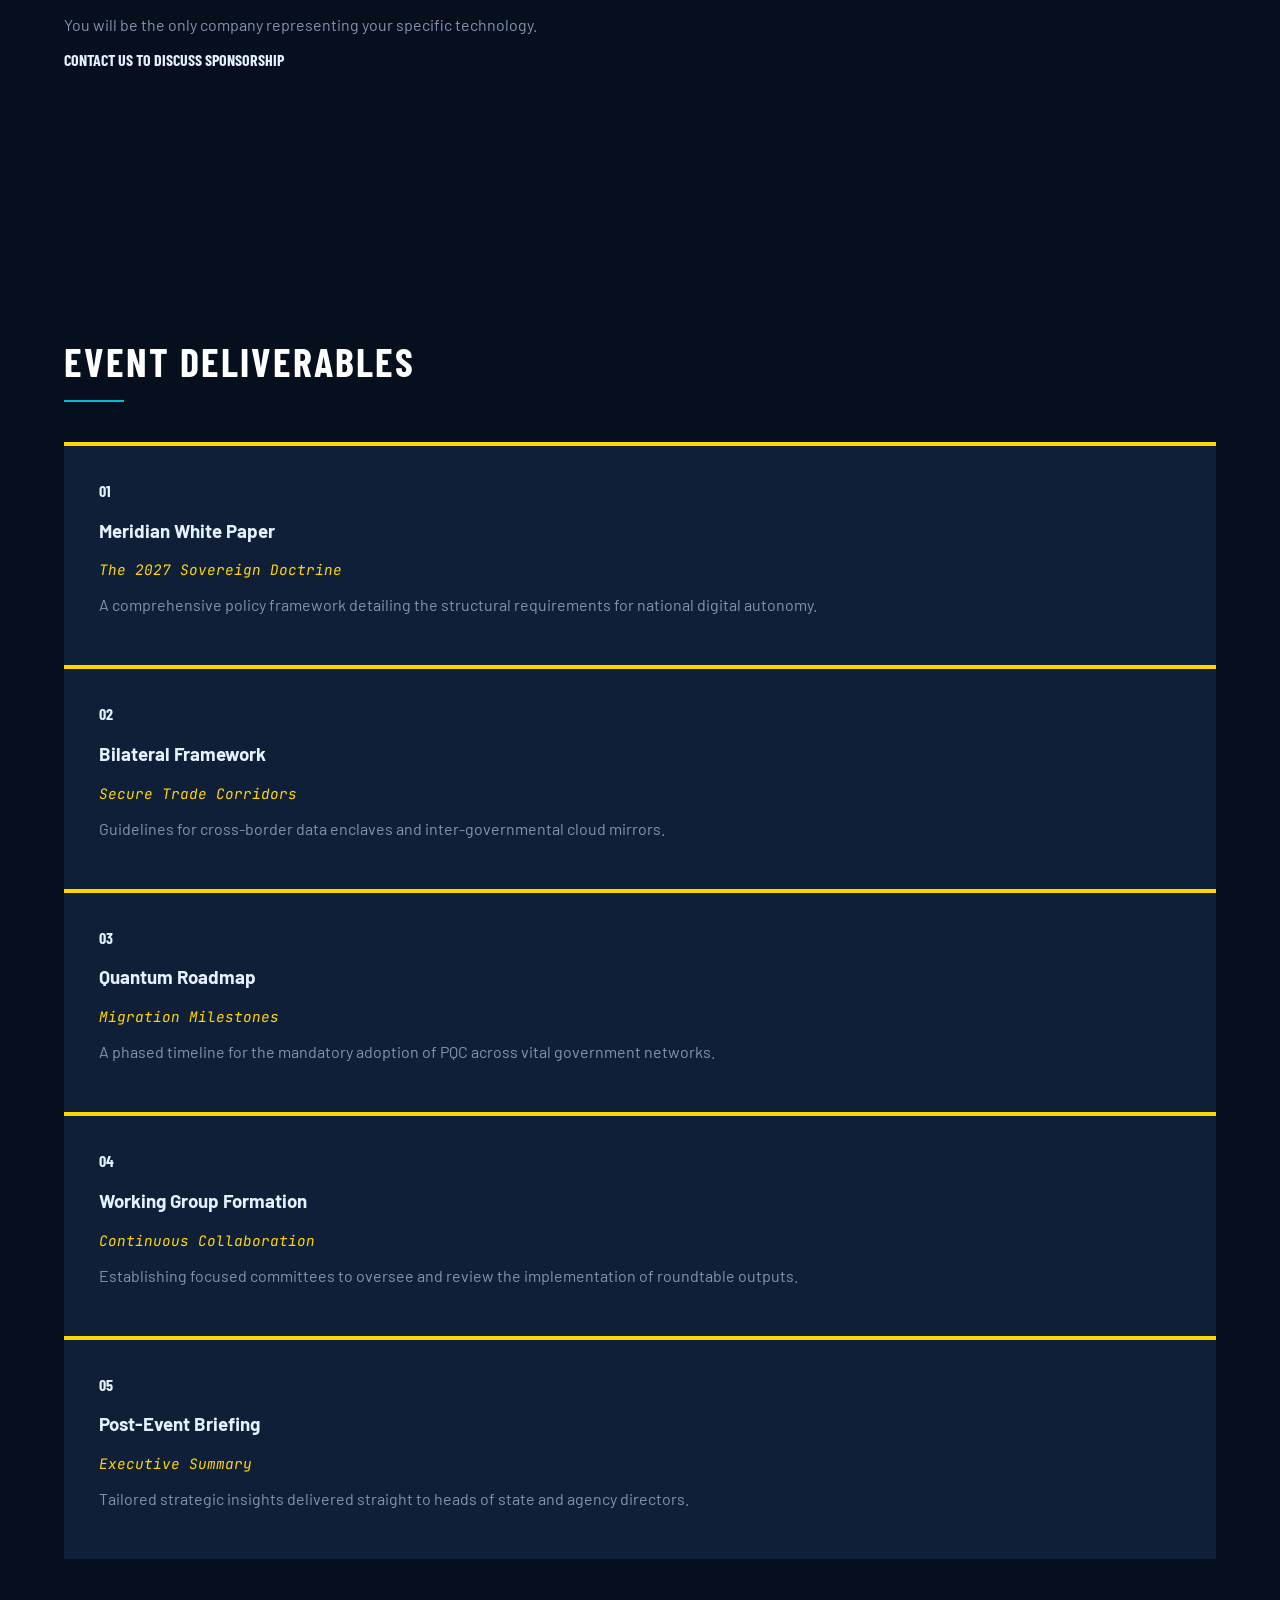
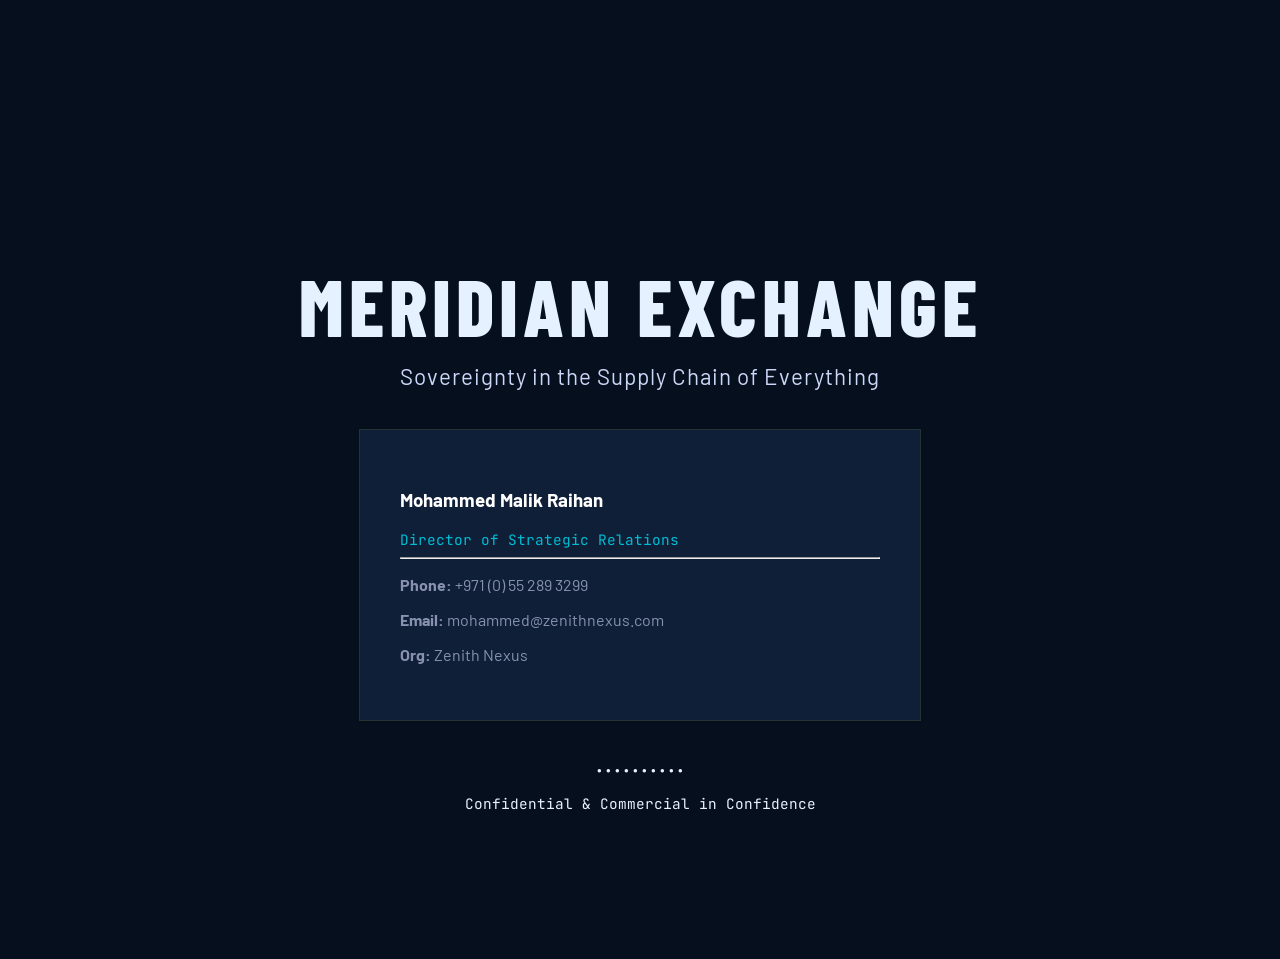
==== commit 32a617a7: "Update index.html" ====
--- a/index.html
+++ b/index.html
@@ -464,34 +464,7 @@
             <p class="confidential-tag font-mono">Confidential & Commercial in Confidence</p>
         </div>
     </section>
-
-    <script>
-        // Countdown Timer Logic
-        const eventDate = new Date("February 1, 2027 00:00:00").getTime();
-
-        const timer = setInterval(() => {
-            const now = new Date().getTime();
-            const distance = eventDate - now;
-
-            const days = Math.floor(distance / (1000 * 60 * 60 * 24));
-            const hours = Math.floor((distance % (1000 * 60 * 60 * 24)) / (1000 * 60 * 60));
-            const minutes = Math.floor((distance % (1000 * 60 * 60)) / (1000 * 60));
-            const seconds = Math.floor((distance % (1000 * 60)) / 1000);
-
-            if(document.getElementById("days")) {
-                document.getElementById("days").innerText = String(days).padStart(2, '0');
-                document.getElementById("hours").innerText = String(hours).padStart(2, '0');
-                document.getElementById("minutes").innerText = String(minutes).padStart(2, '0');
-                document.getElementById("seconds").innerText = String(seconds).padStart(2, '0');
-            }
-
-            if (distance < 0) {
-                clearInterval(timer);
-                const container = document.getElementById("countdown");
-                if(container) container.innerHTML = "Event in Progress";
-            }
-        }, 1000);
-    </script>
+    
     <script src="js/app.js"></script>
 </body>
 </html>
--- a/css/style.css
+++ b/css/style.css
@@ -59,7 +59,7 @@
     font-weight: 700 !important;
     letter-spacing: 0.2rem;
     color: #ffffff !important;
-    text-shadow: none;           
+    text-shadow: none;            
     margin-bottom: 0.5rem;
     position: relative;
     z-index: 5;
@@ -82,6 +82,36 @@
     opacity: 0.9;
     position: relative;
     z-index: 5;
+}
+
+/* --- Countdown Timer Styles --- */
+.countdown-container {
+    display: flex;
+    justify-content: center;
+    gap: 20px;
+    margin: 30px 0;
+}
+.time-block {
+    display: flex;
+    flex-direction: column;
+    align-items: center;
+    background: rgba(255, 255, 255, 0.05);
+    padding: 10px 20px;
+    border-radius: 4px;
+    min-width: 70px;
+    border-bottom: 2px solid #00bcd4;
+}
+.time-block .number {
+    font-size: 2rem;
+    font-weight: 700;
+    color: #00bcd4;
+}
+.time-block .label {
+    font-size: 0.7rem;
+    text-transform: uppercase;
+    letter-spacing: 1px;
+    color: #8892b0;
+    margin-top: 5px;
 }
 
 /* --- Animations --- */
@@ -162,13 +192,15 @@
 
 /* --- Mobile Optimization --- */
 @media (max-width: 600px) {
-    /* Shrink the large headings for mobile screens */
     #cover h1 { font-size: 2.5rem !important; }
     #cover .subtitle { font-size: 1.5rem !important; }
     h1 { font-size: 3rem !important; }
     h2 { font-size: 2rem !important; }
-    
-    /* Ensure padding is tighter on mobile to save space */
     .section-padding { padding: 50px 0 !important; }
     #cover { padding: 0 15px !important; }
-}
+    
+    /* Countdown Mobile Adjustment */
+    .countdown-container { gap: 10px; }
+    .time-block { min-width: 60px; padding: 10px 5px; }
+    .time-block .number { font-size: 1.5rem; }
+}
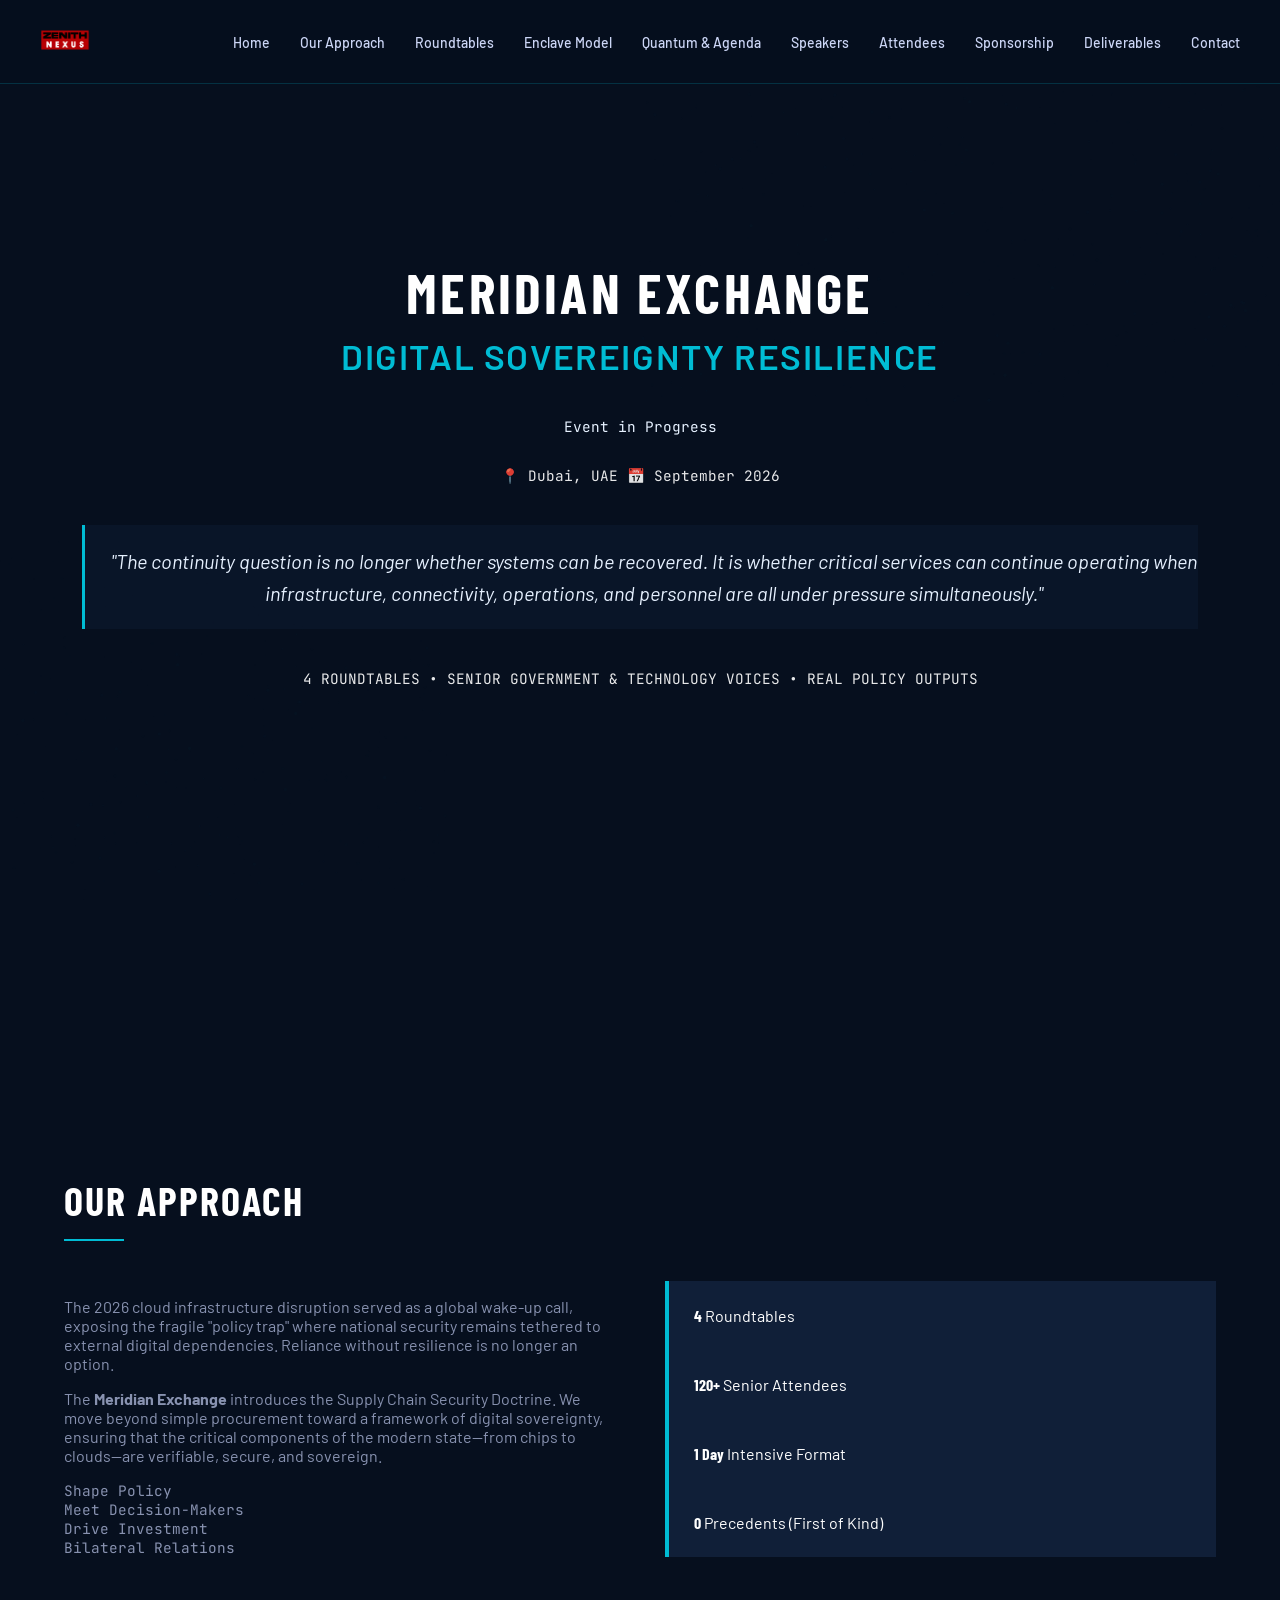
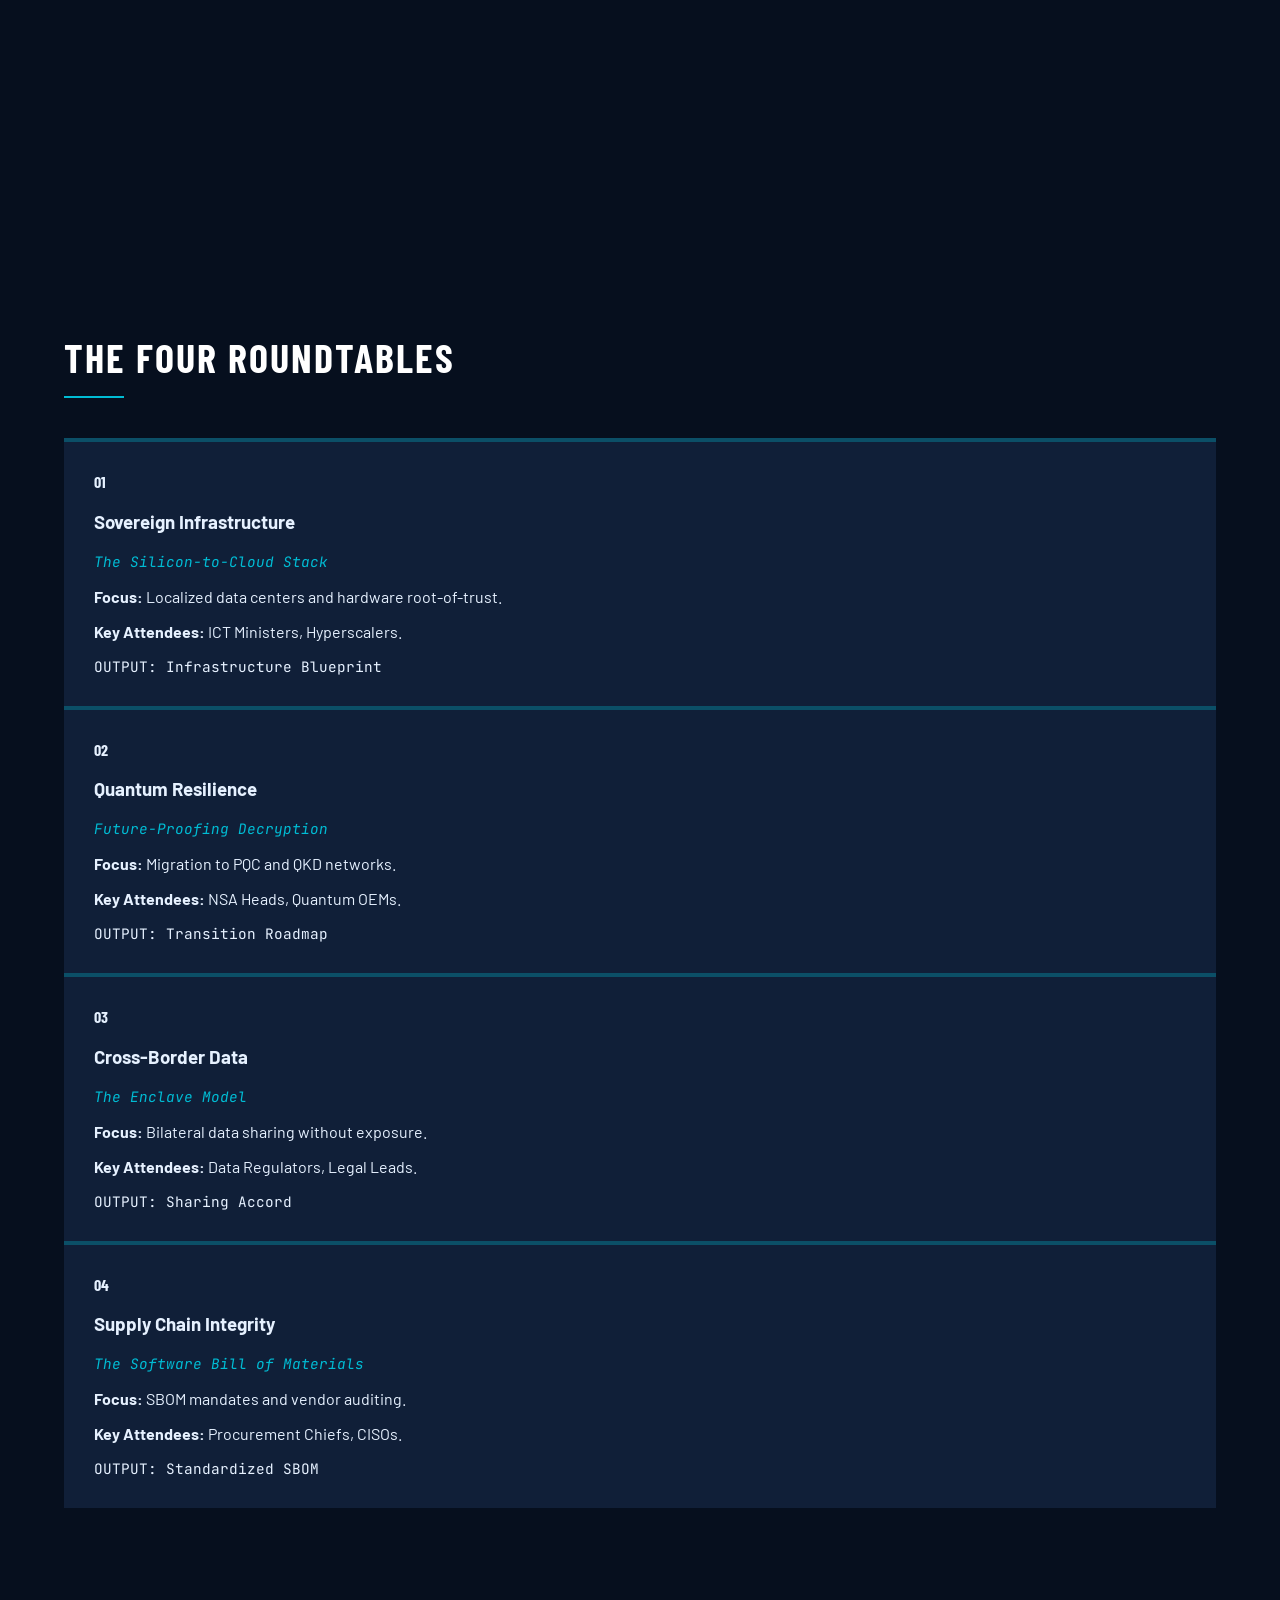
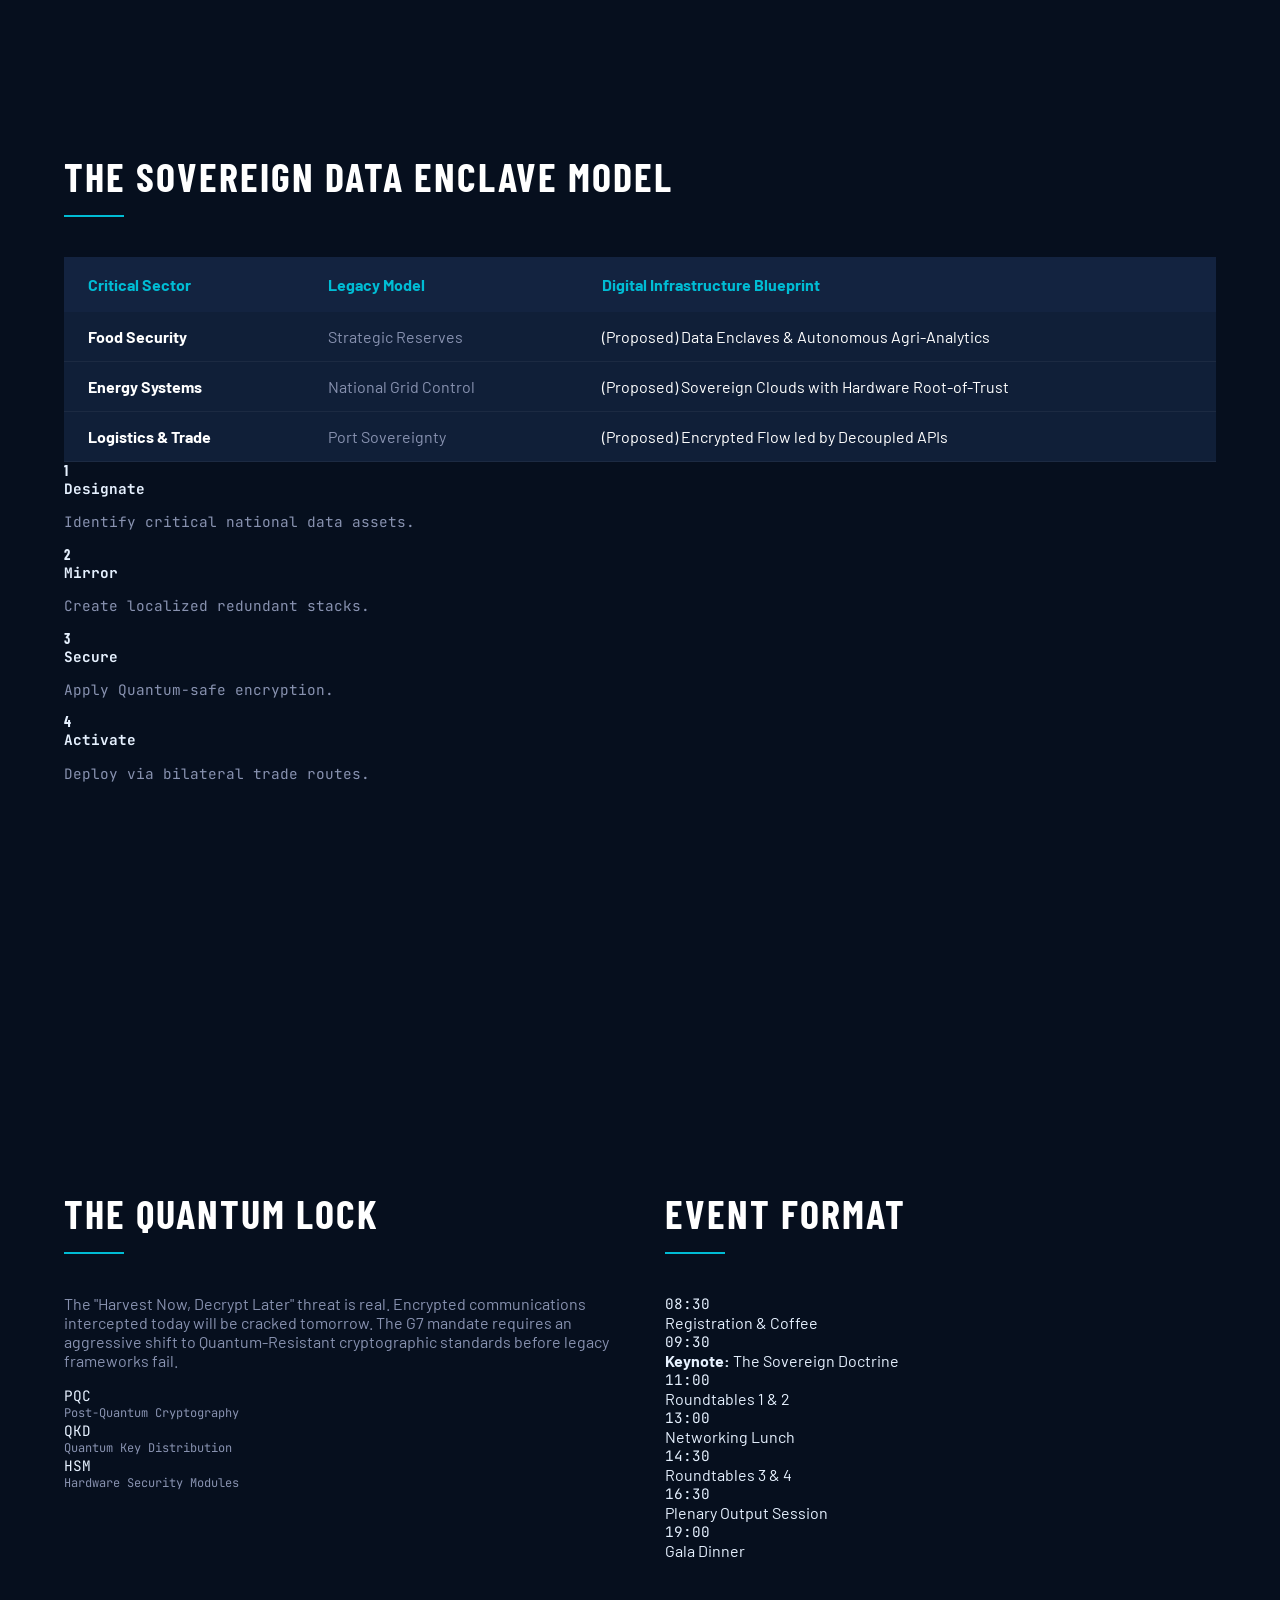
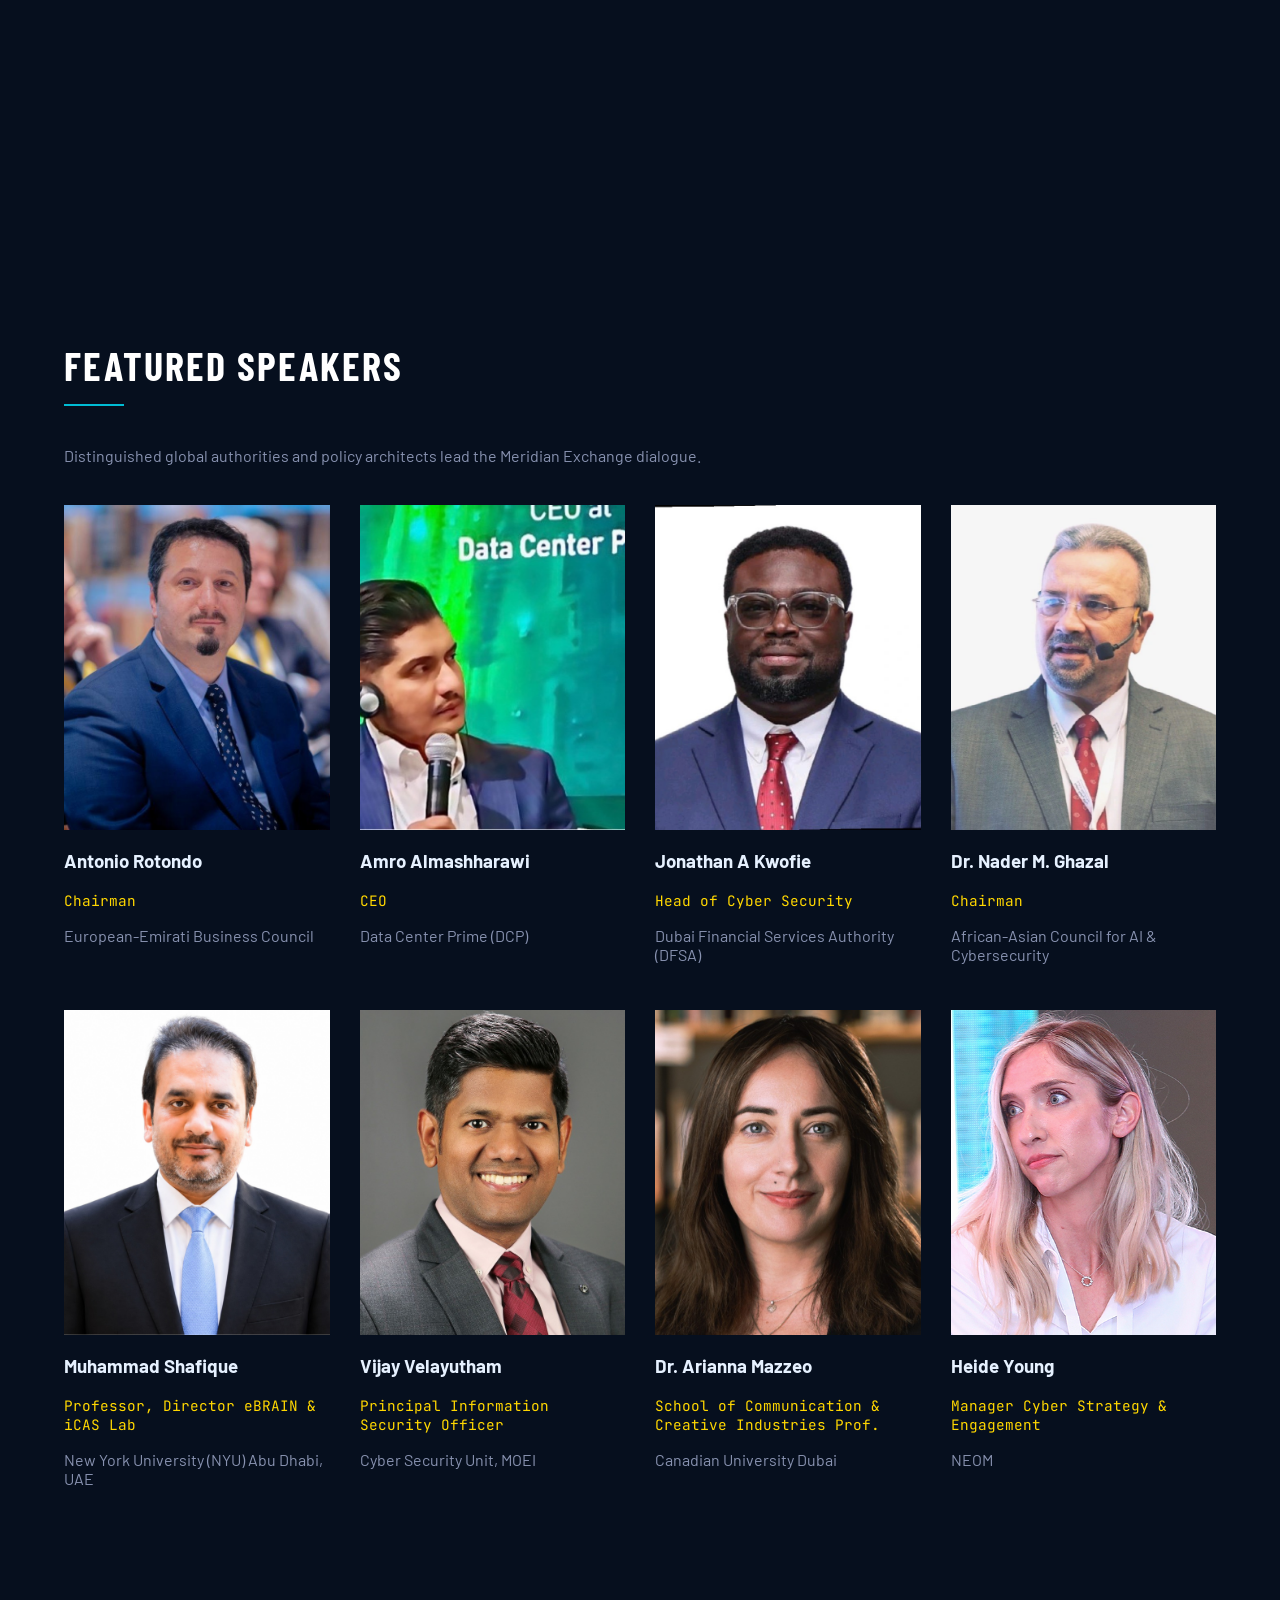
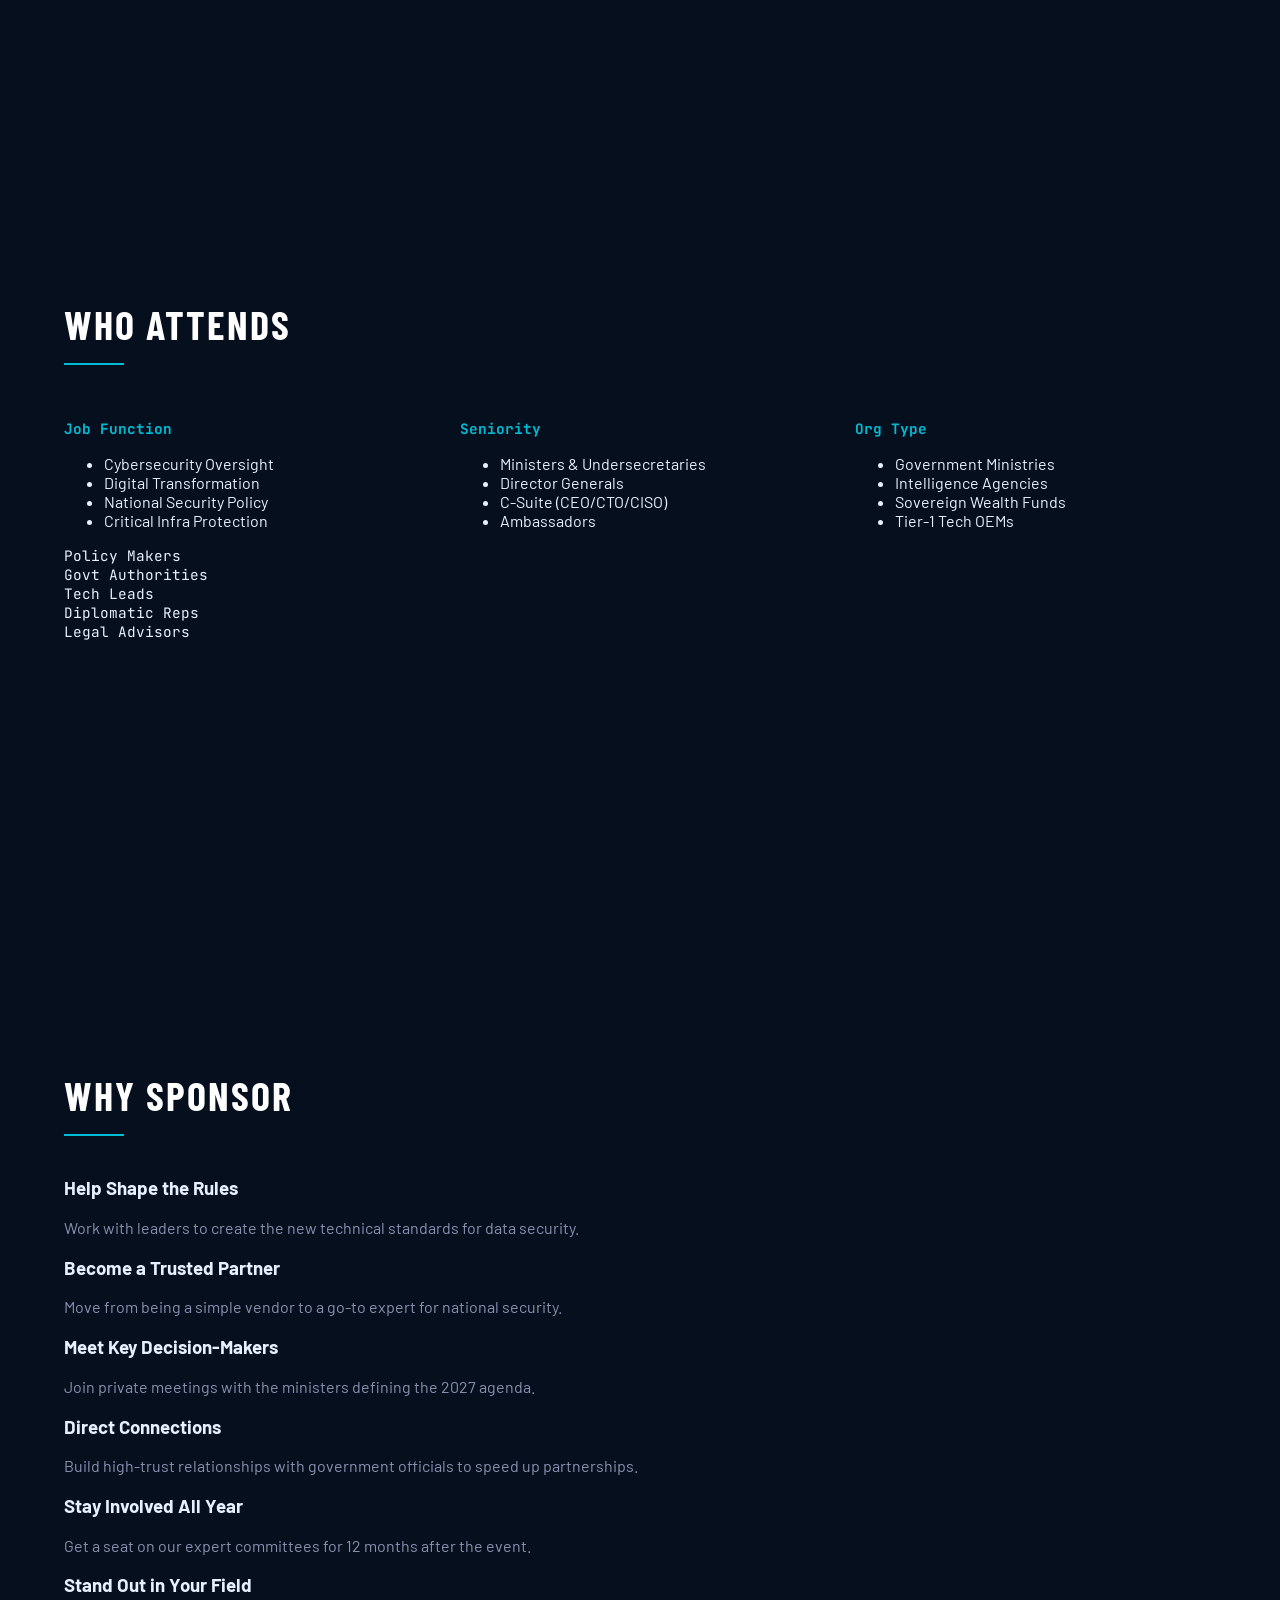
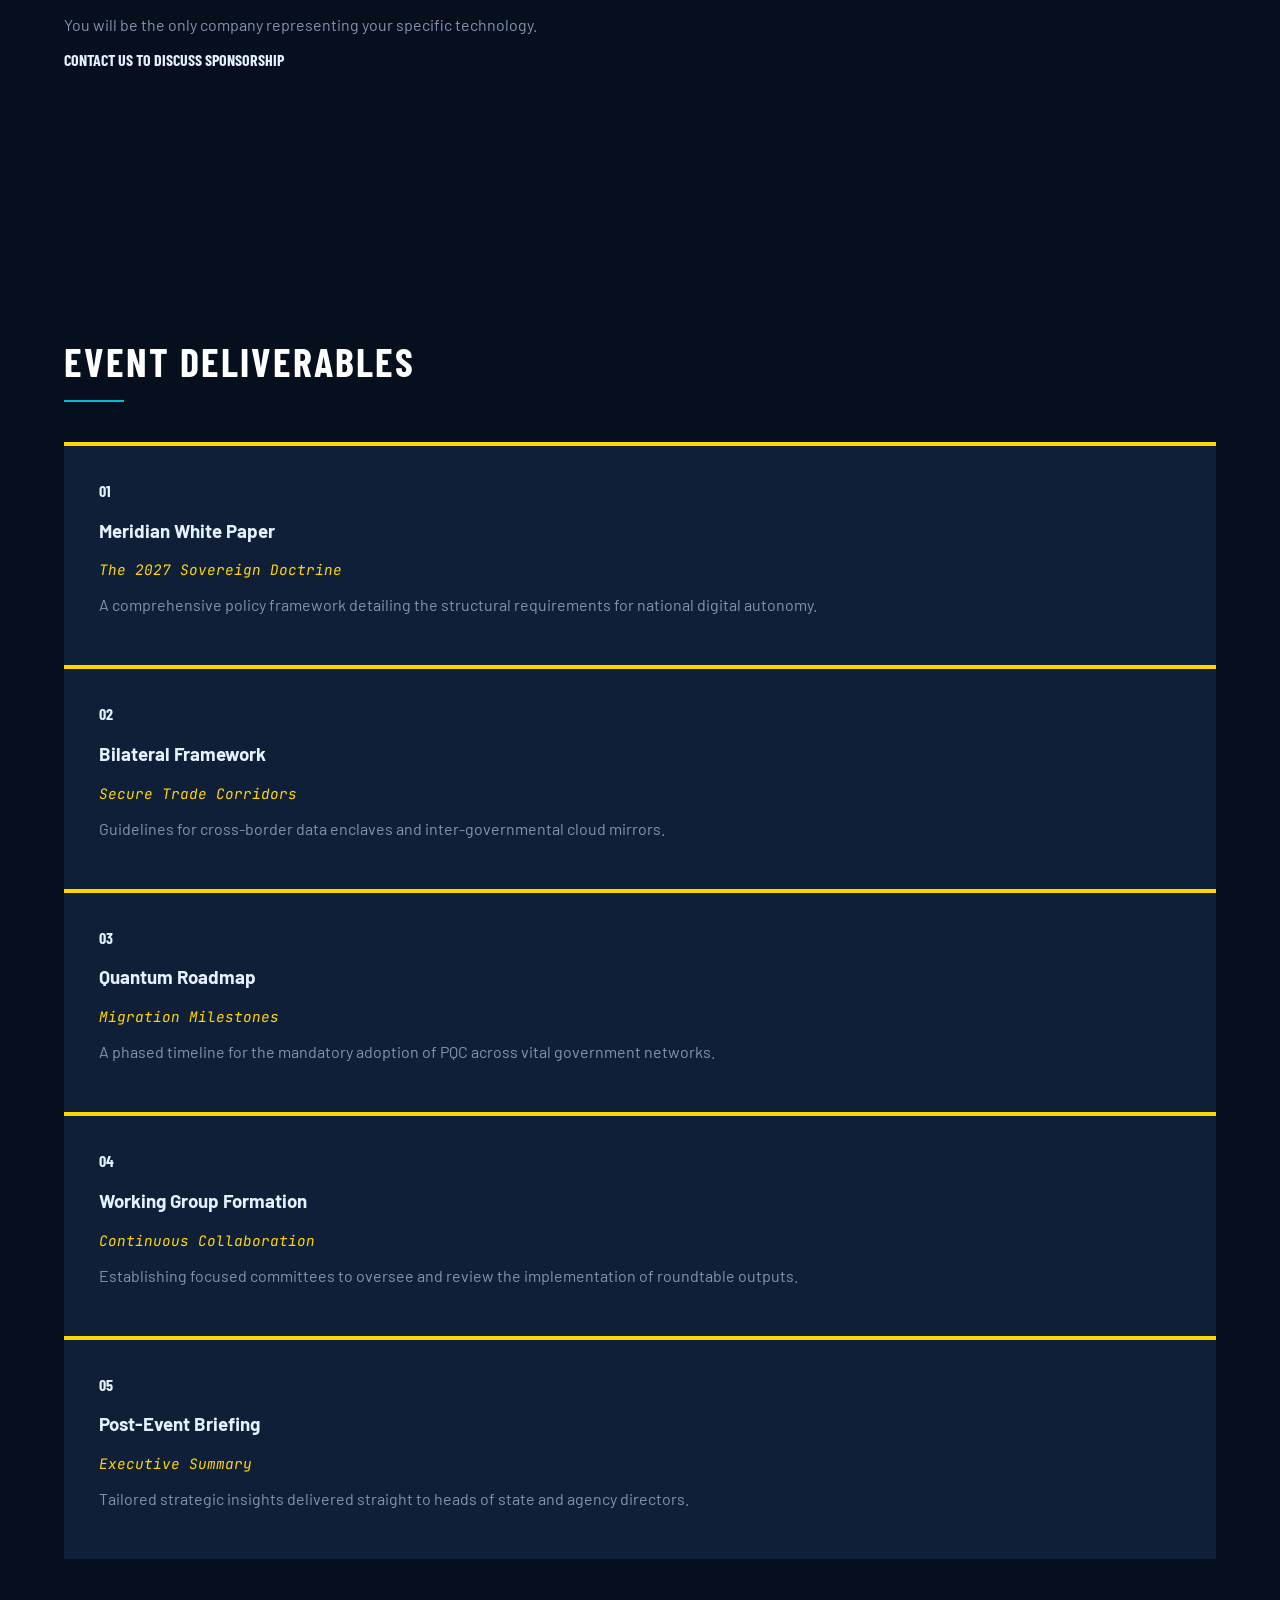
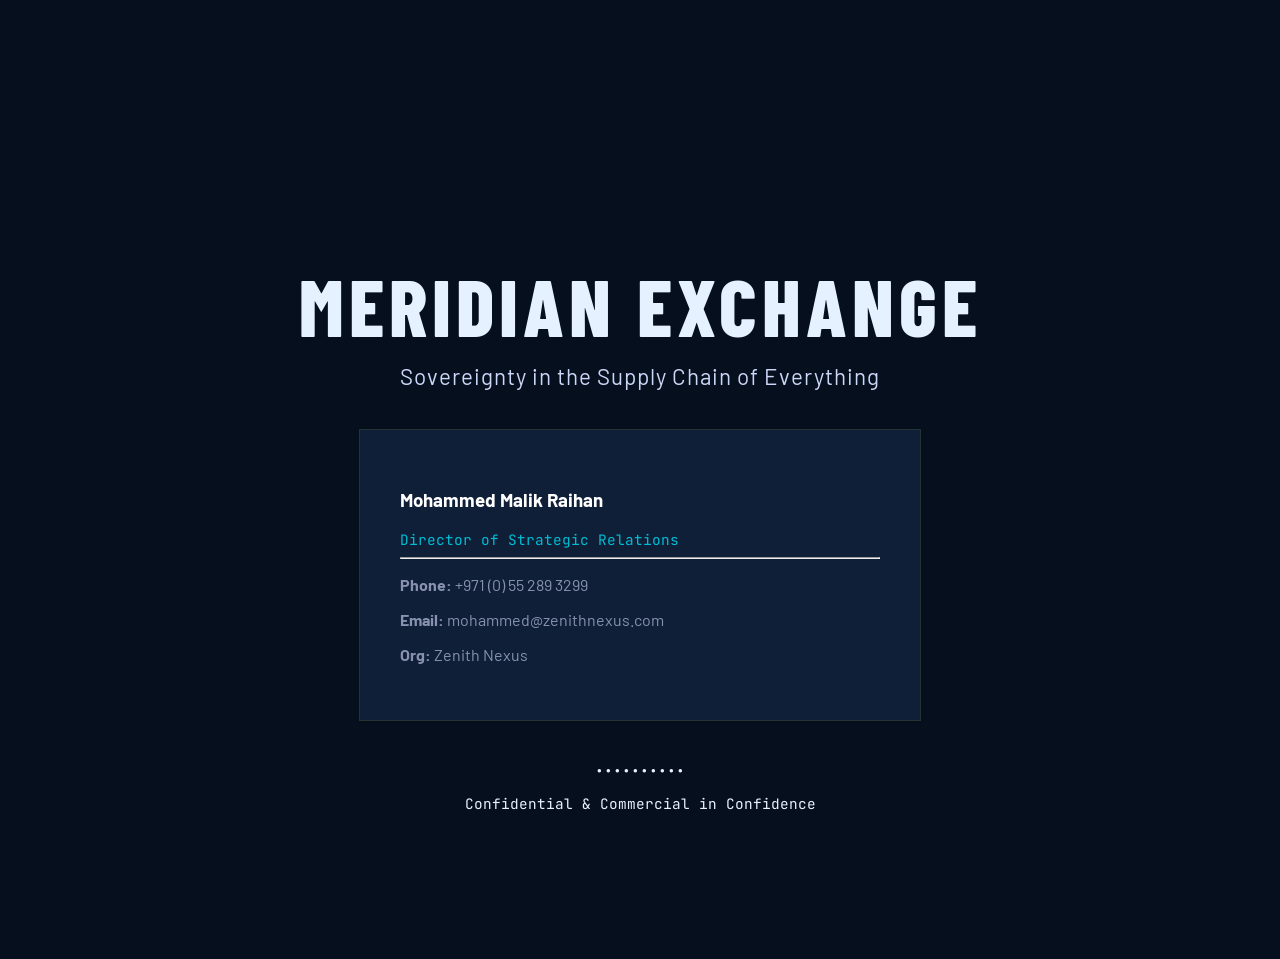
==== commit 6af934a1: "Update index.html" ====
--- a/index.html
+++ b/index.html
@@ -62,7 +62,7 @@
 
             <div class="meta-info font-mono" style="margin-top: 20px;">
                 <span>📍 Dubai, UAE</span>
-                <span>📅 February 2027</span>
+                <span>📅 September 2026</span>
             </div>
             <blockquote class="quote-style reveal">
                 "The continuity question is no longer whether systems can be recovered. It is whether critical services can continue operating when infrastructure, connectivity, operations, and personnel are all under pressure simultaneously."
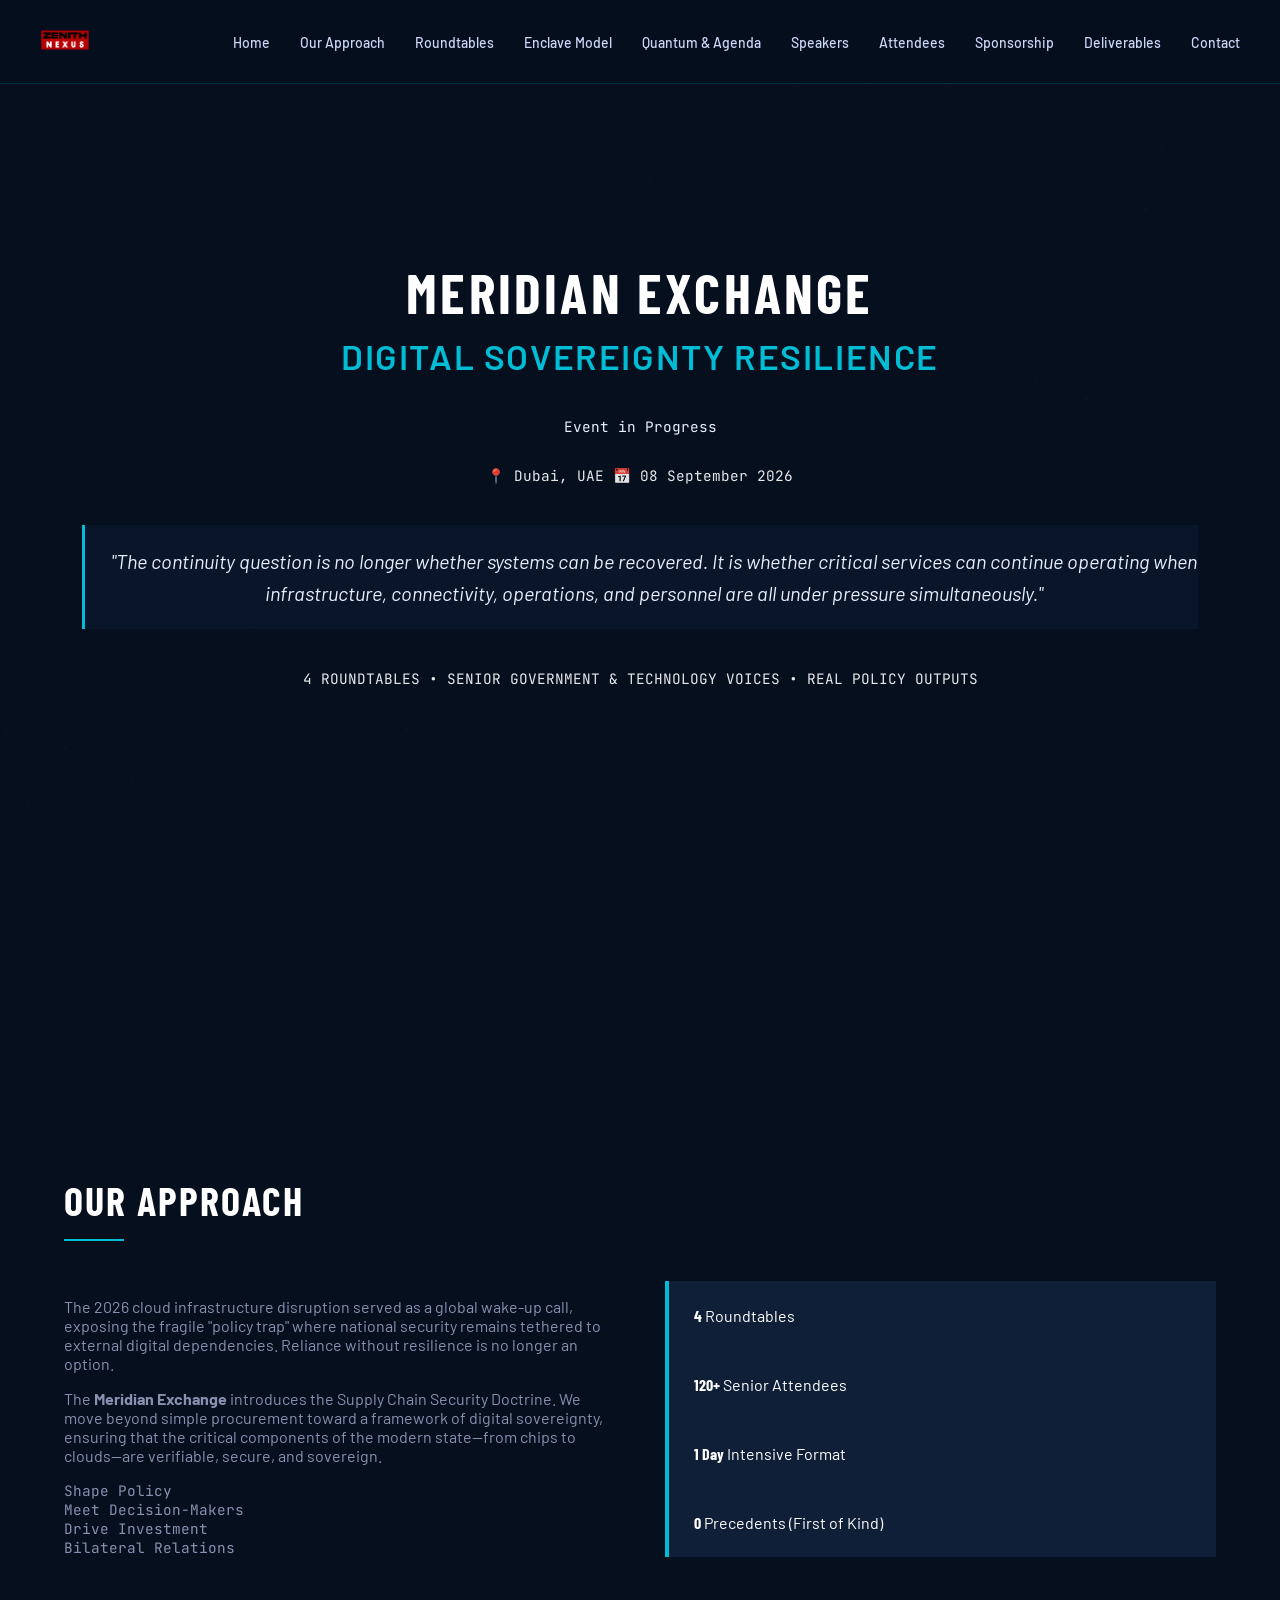
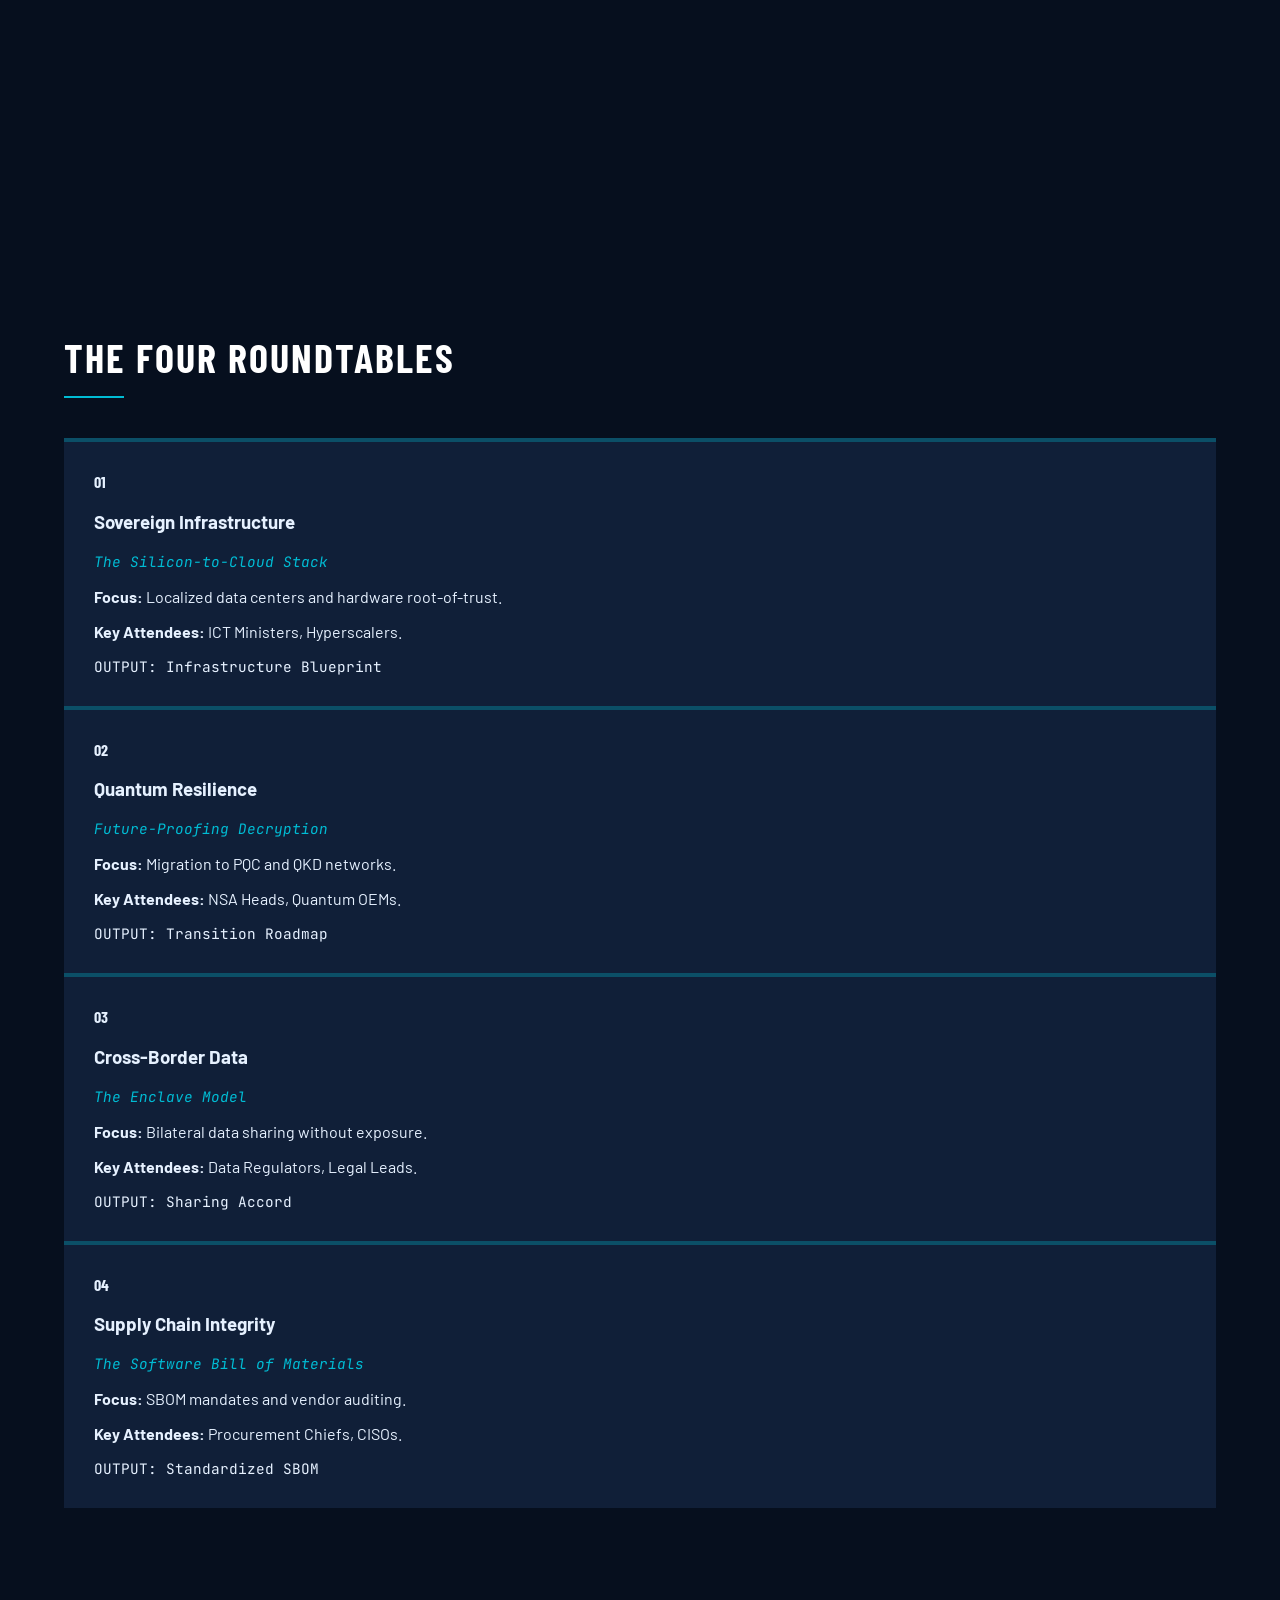
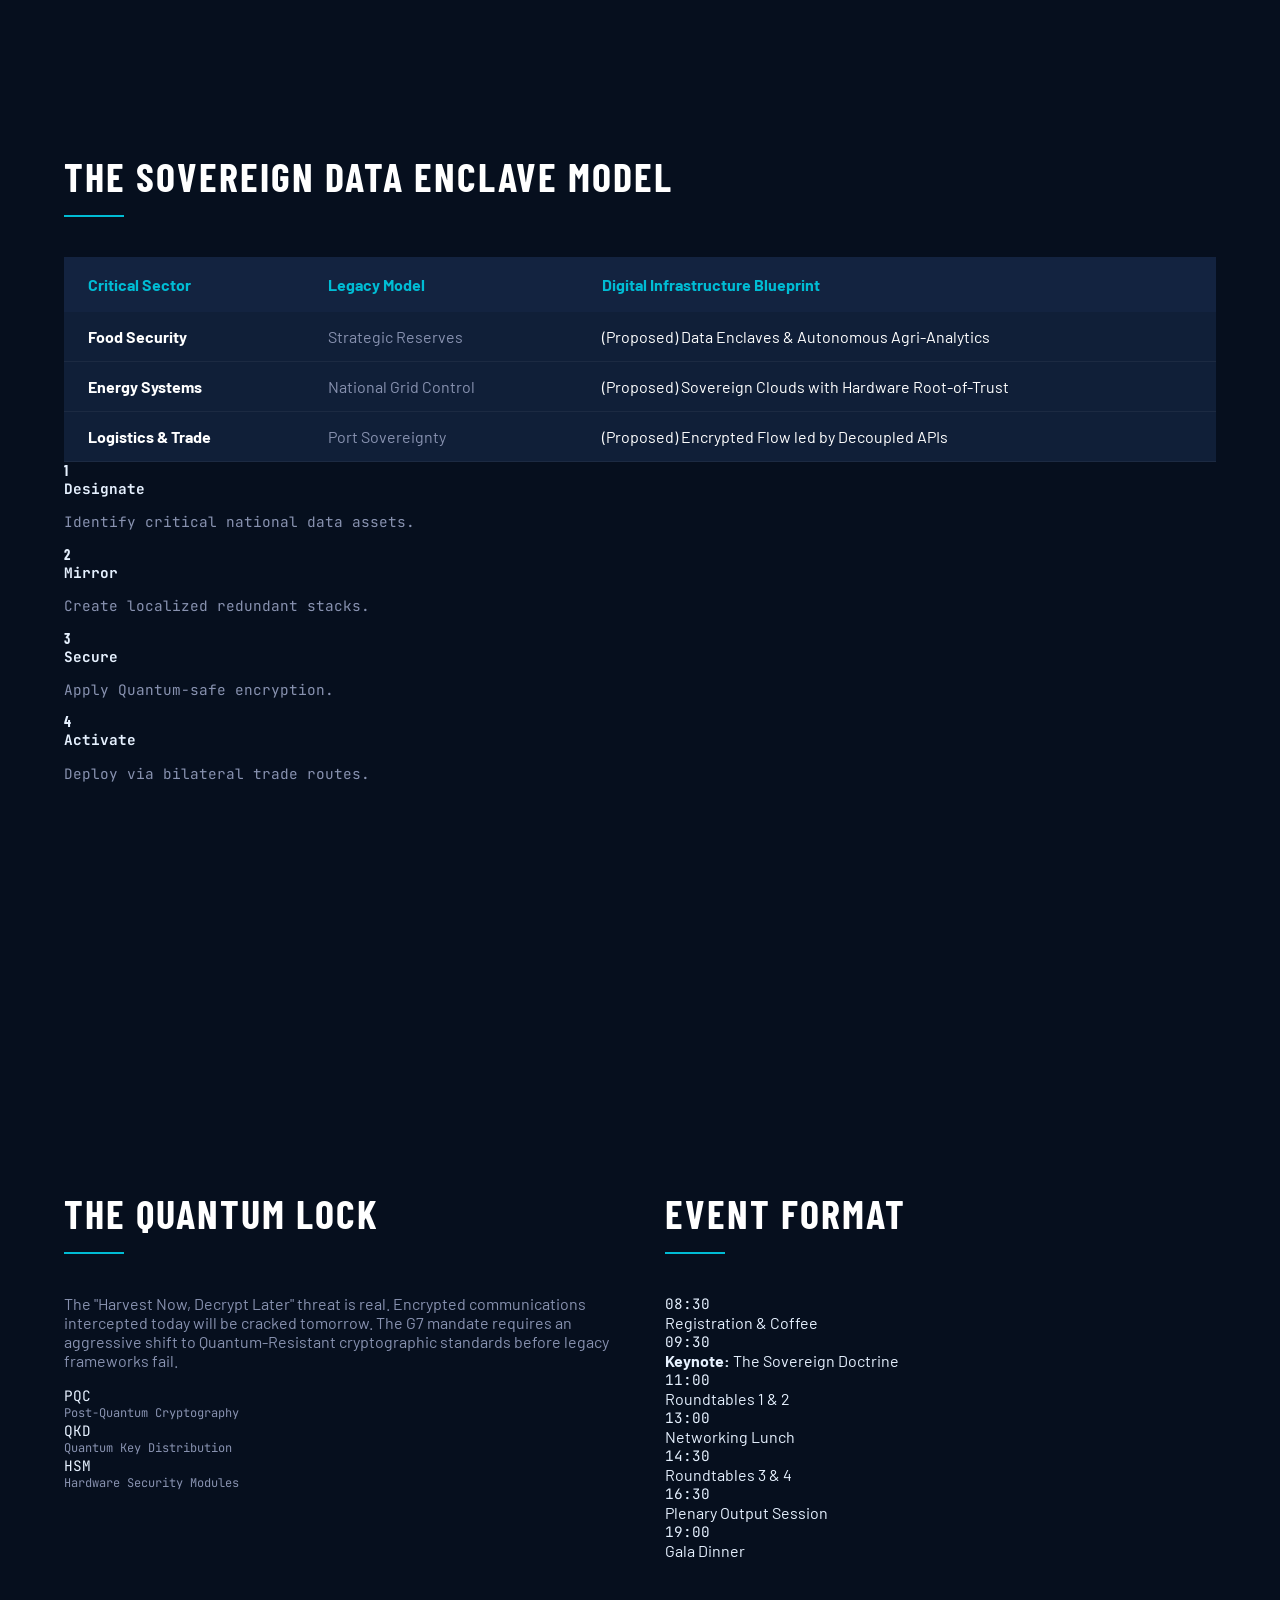
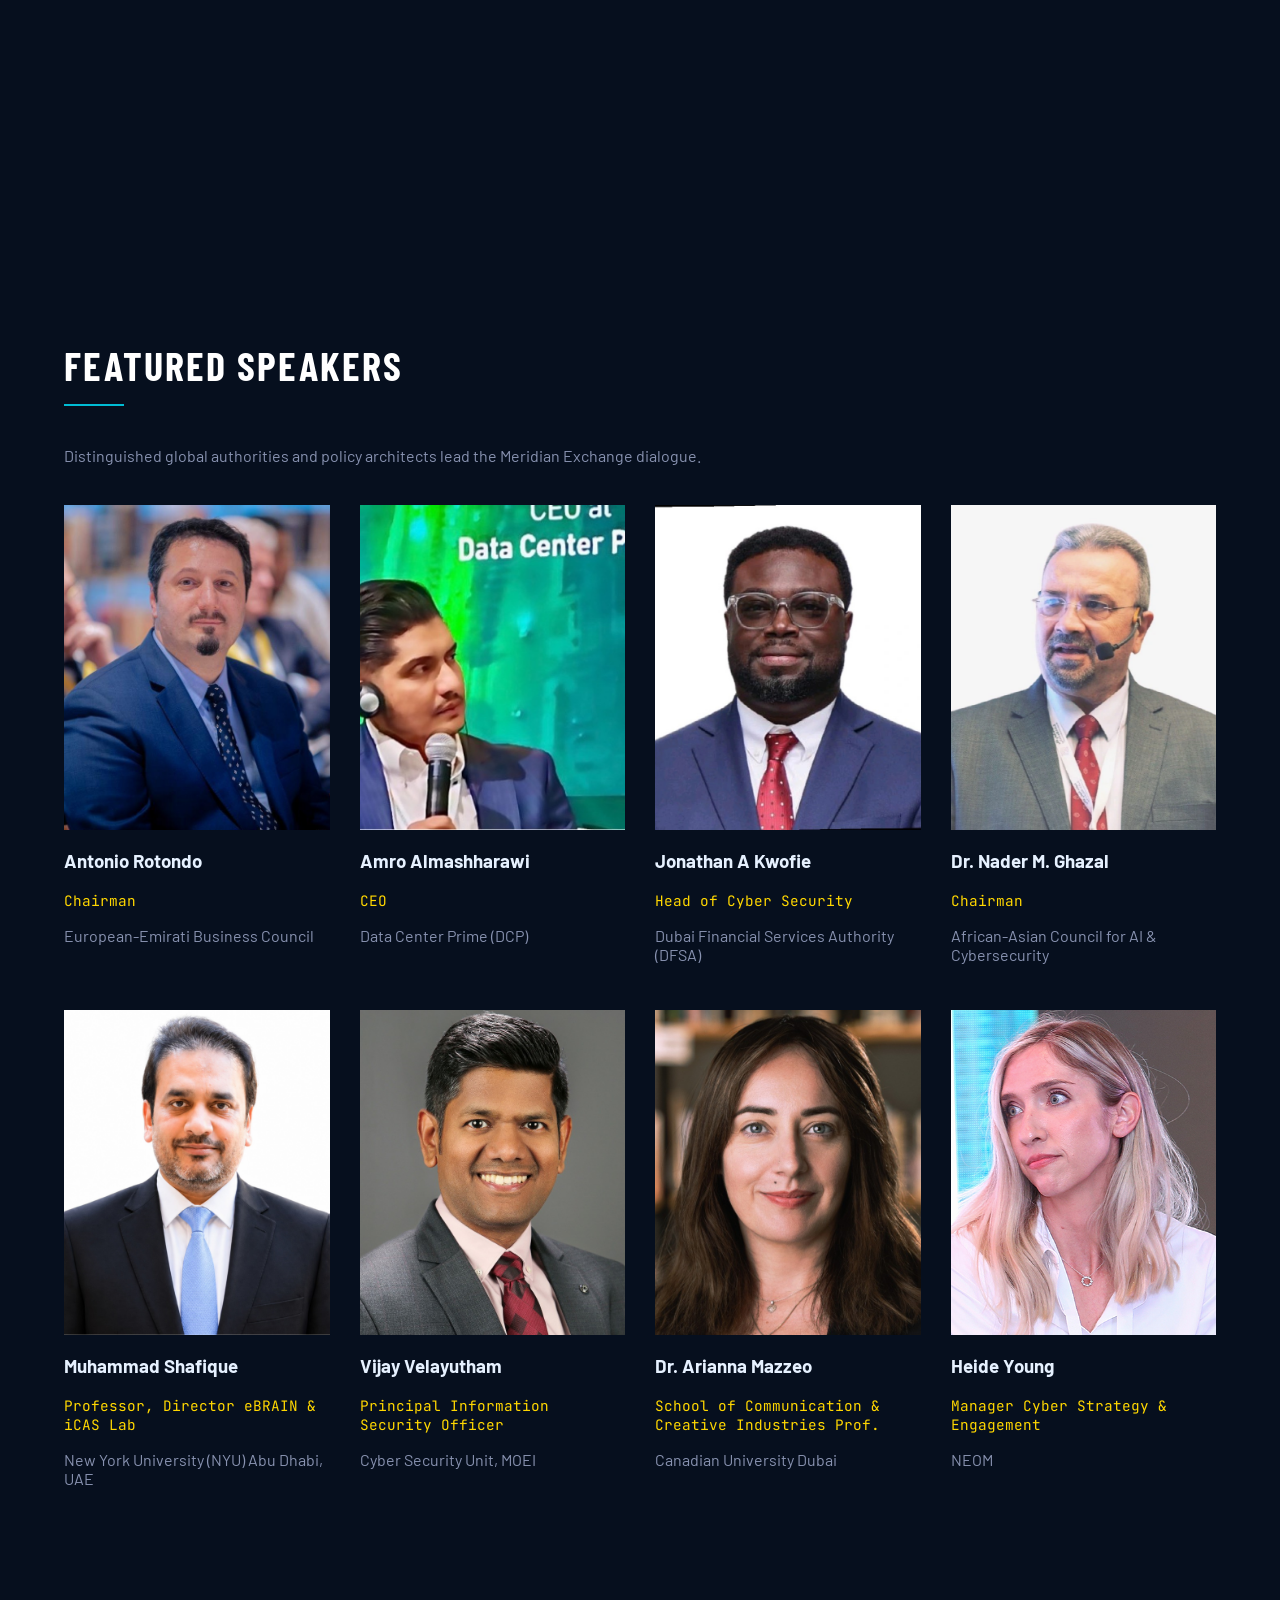
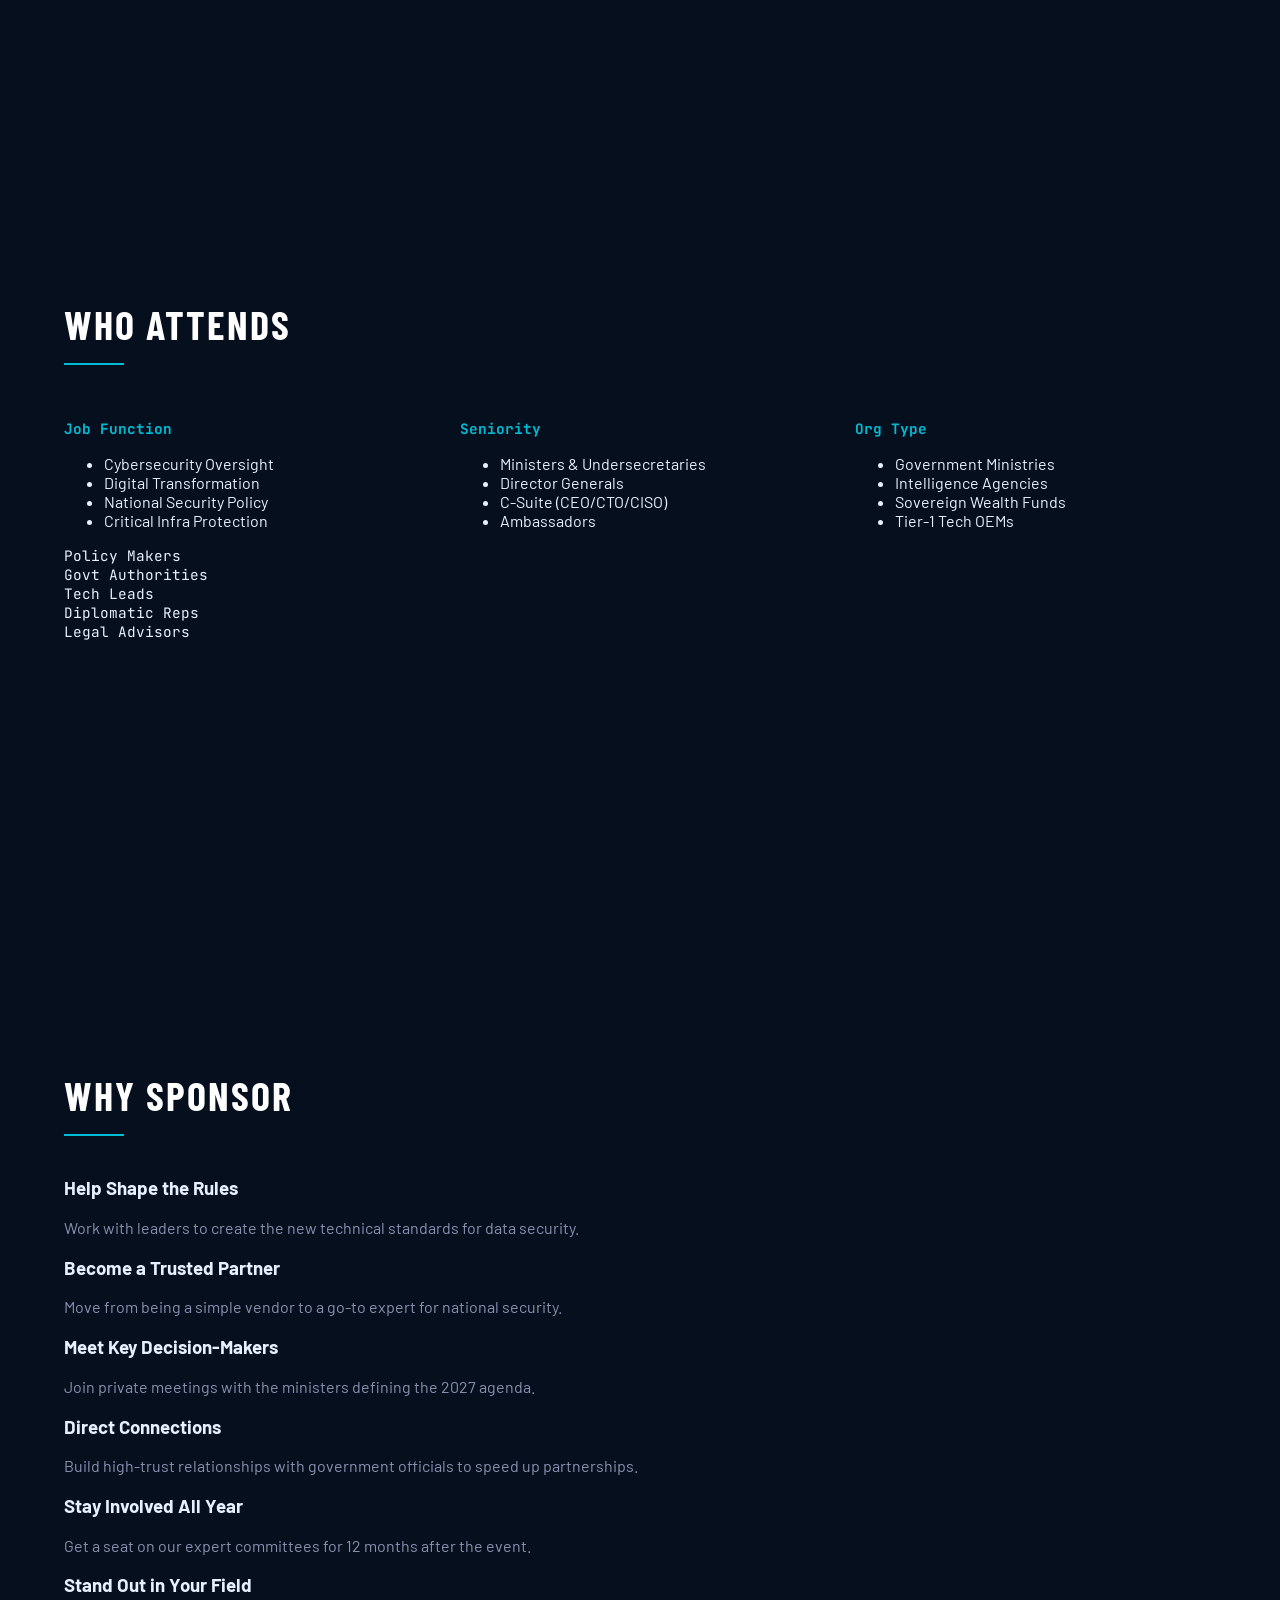
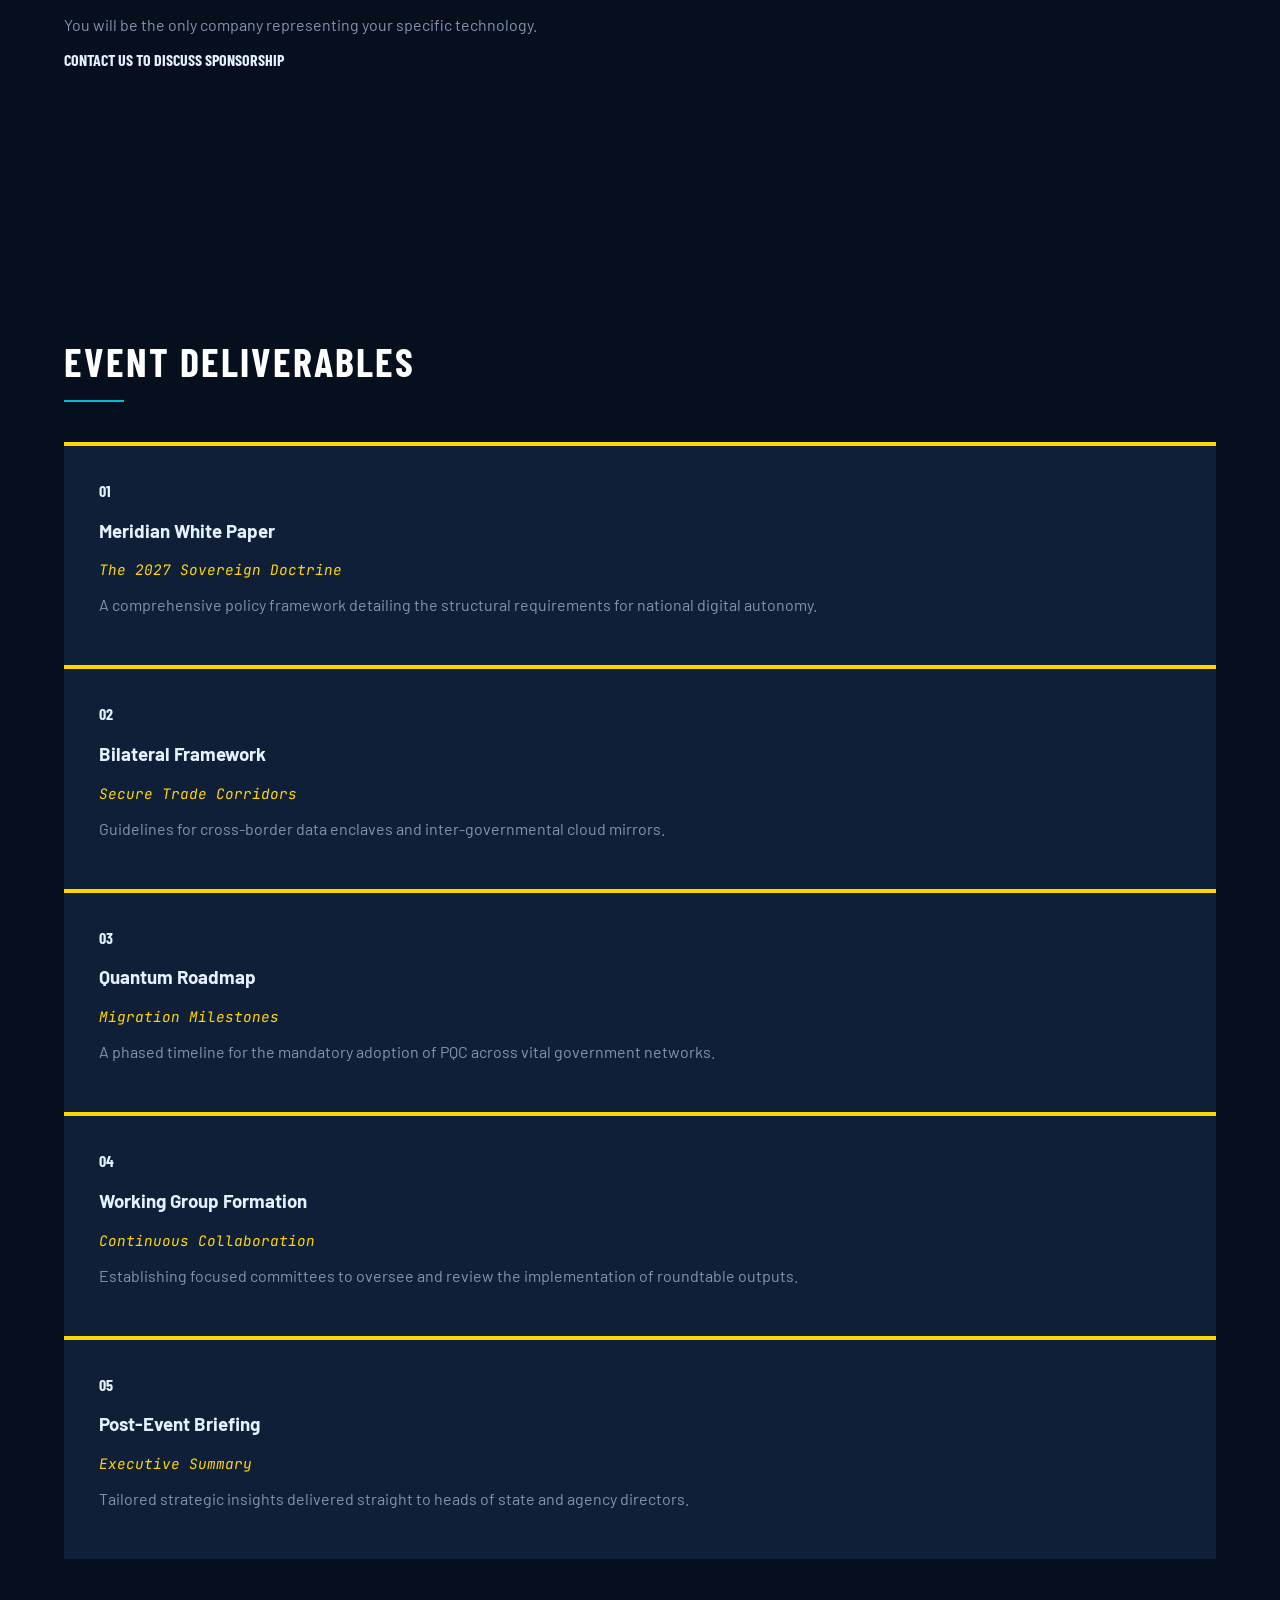
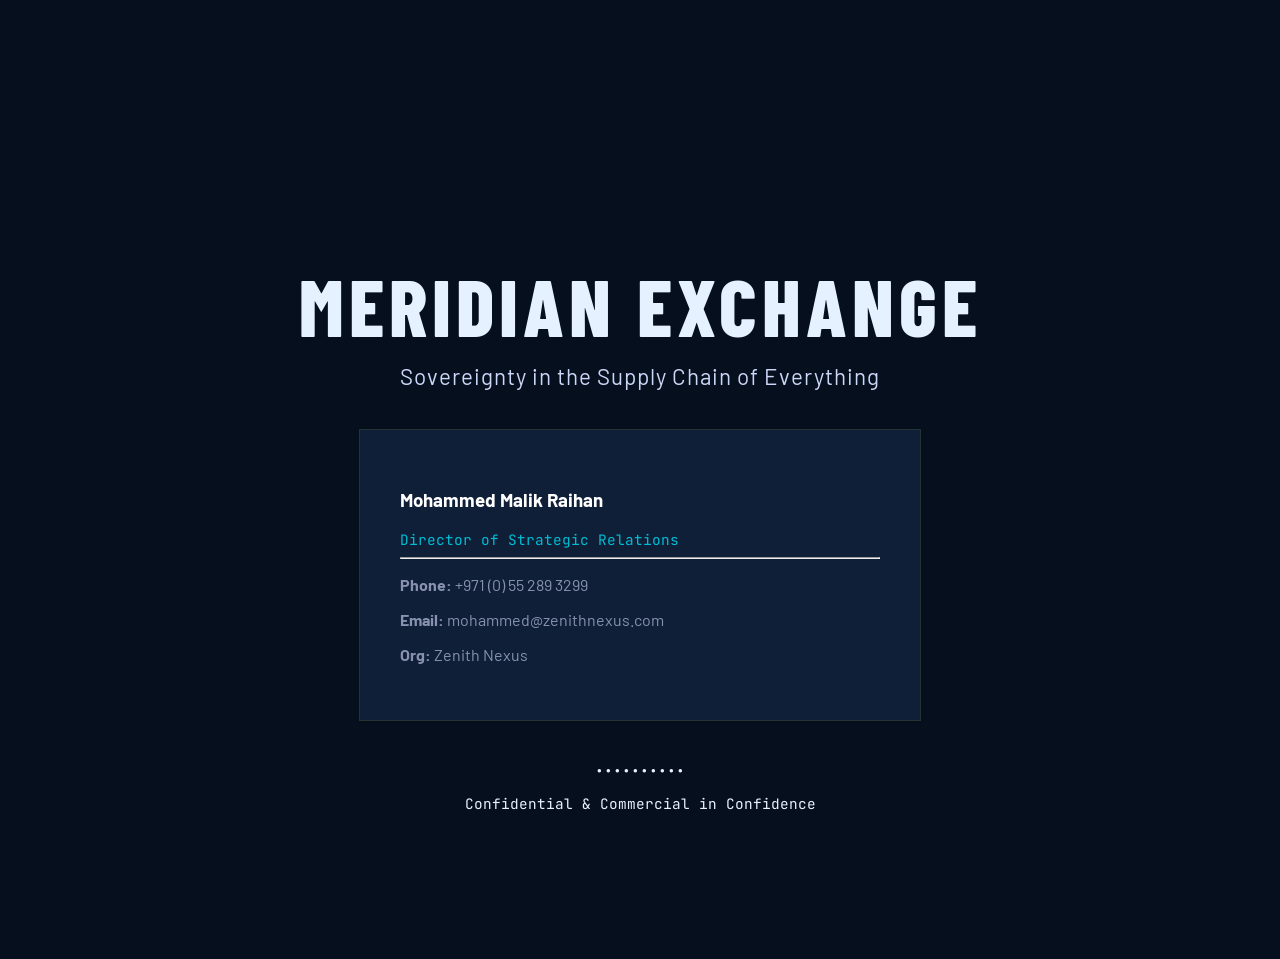
==== commit b339ea29: "Update index.html" ====
--- a/index.html
+++ b/index.html
@@ -62,7 +62,7 @@
 
             <div class="meta-info font-mono" style="margin-top: 20px;">
                 <span>📍 Dubai, UAE</span>
-                <span>📅 September 2026</span>
+                <span>📅 08 September 2026</span>
             </div>
             <blockquote class="quote-style reveal">
                 "The continuity question is no longer whether systems can be recovered. It is whether critical services can continue operating when infrastructure, connectivity, operations, and personnel are all under pressure simultaneously."
